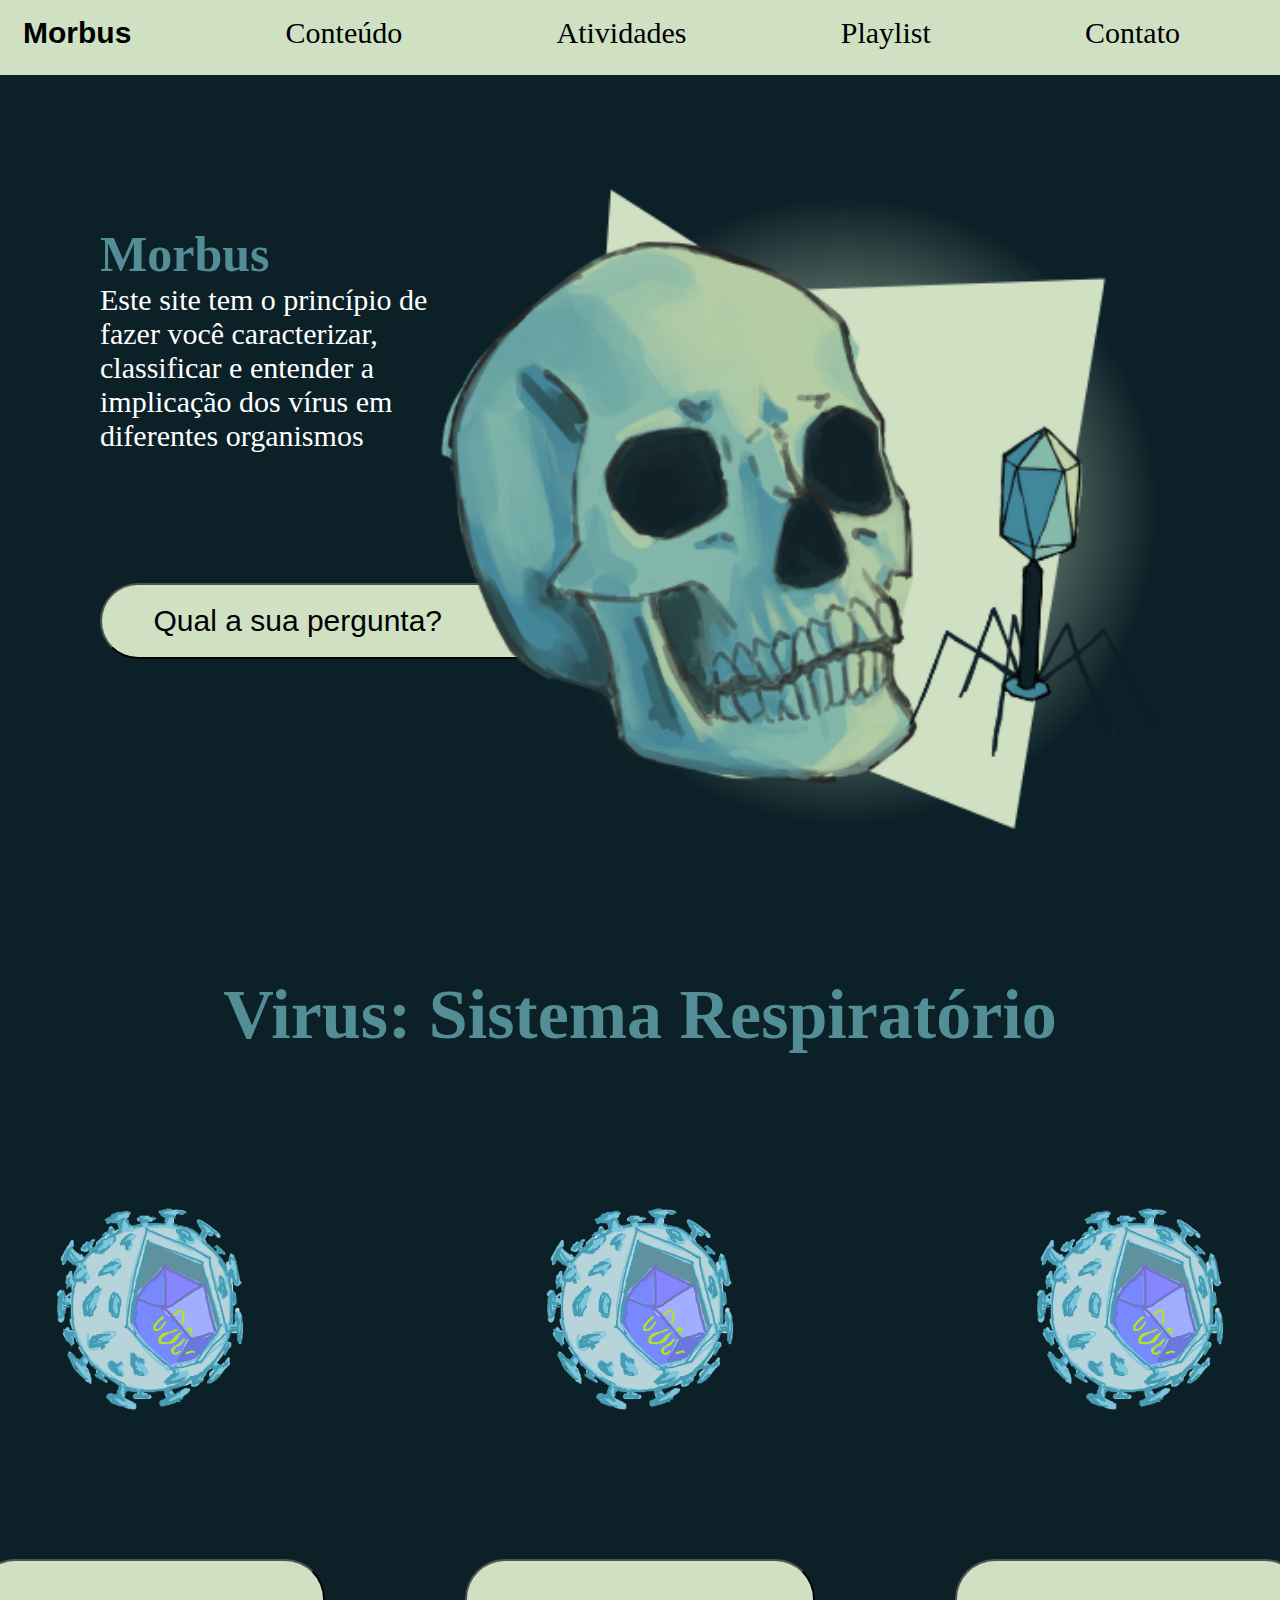
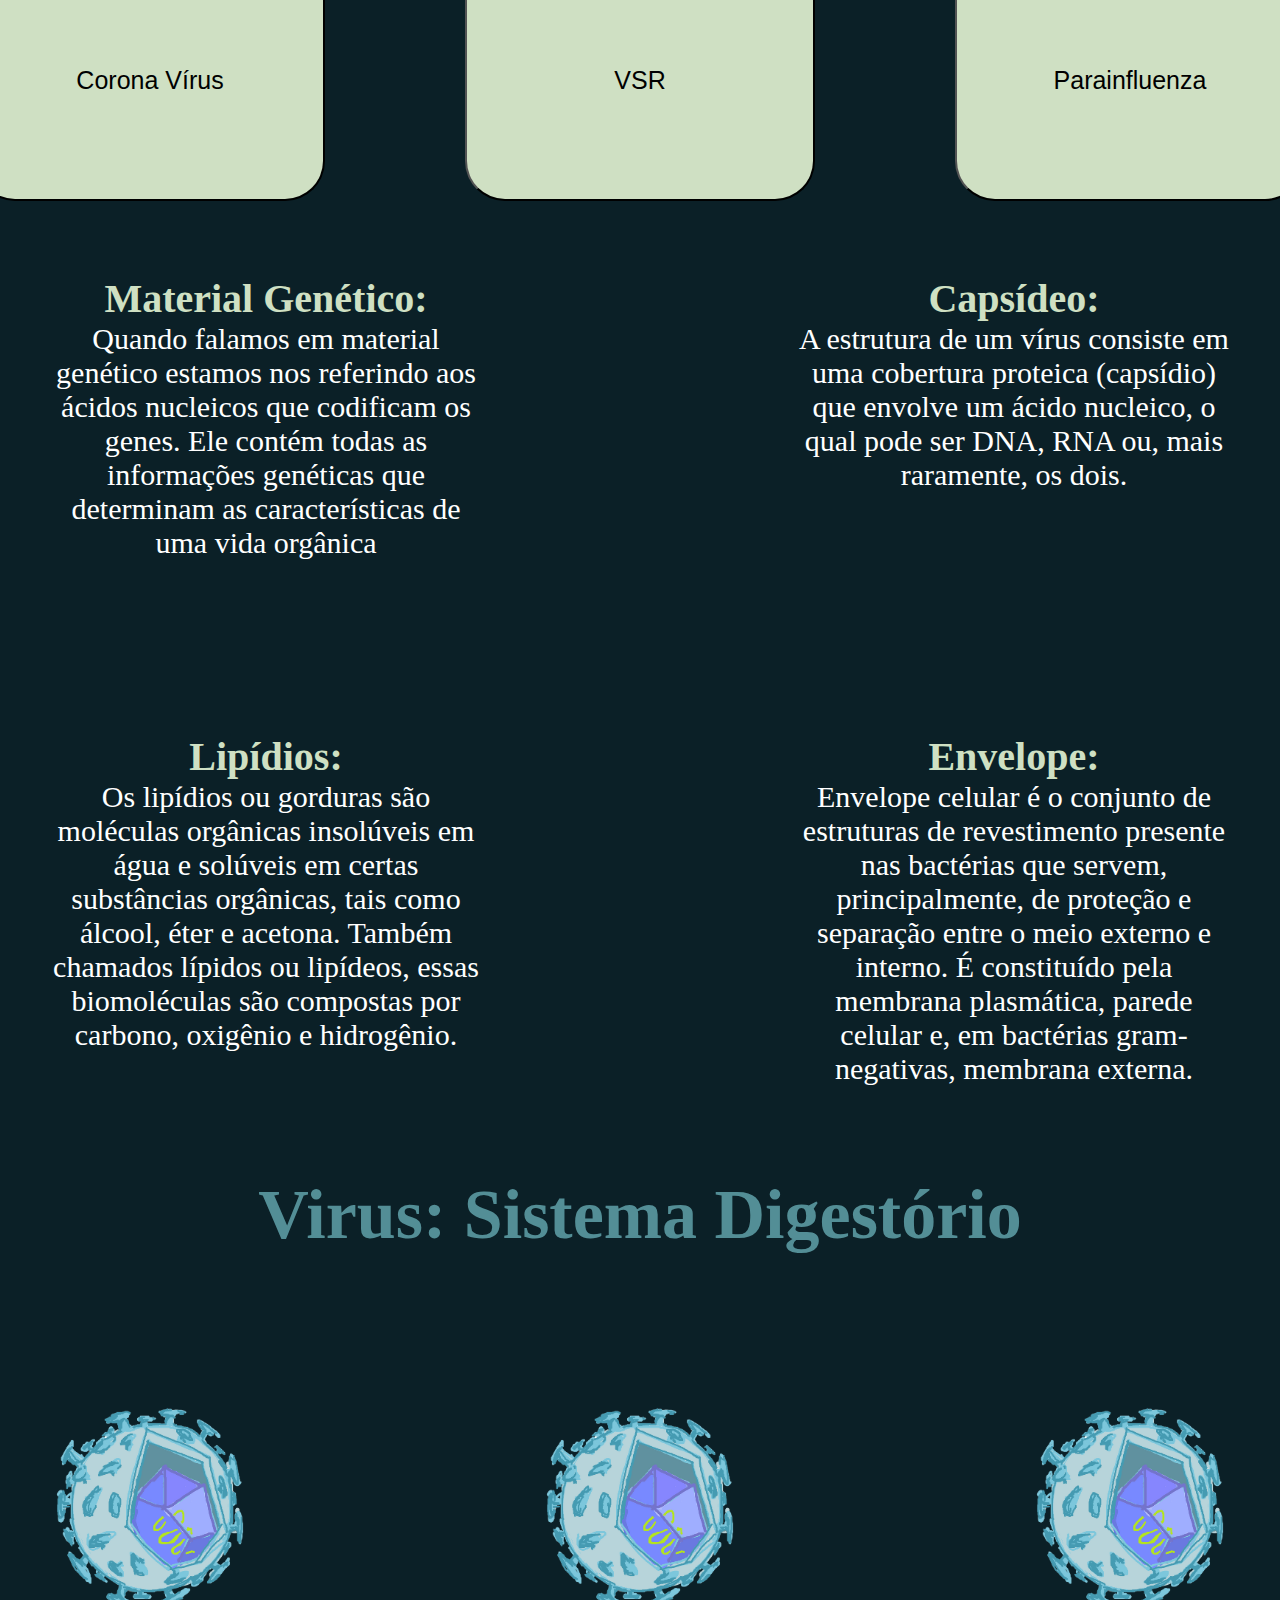
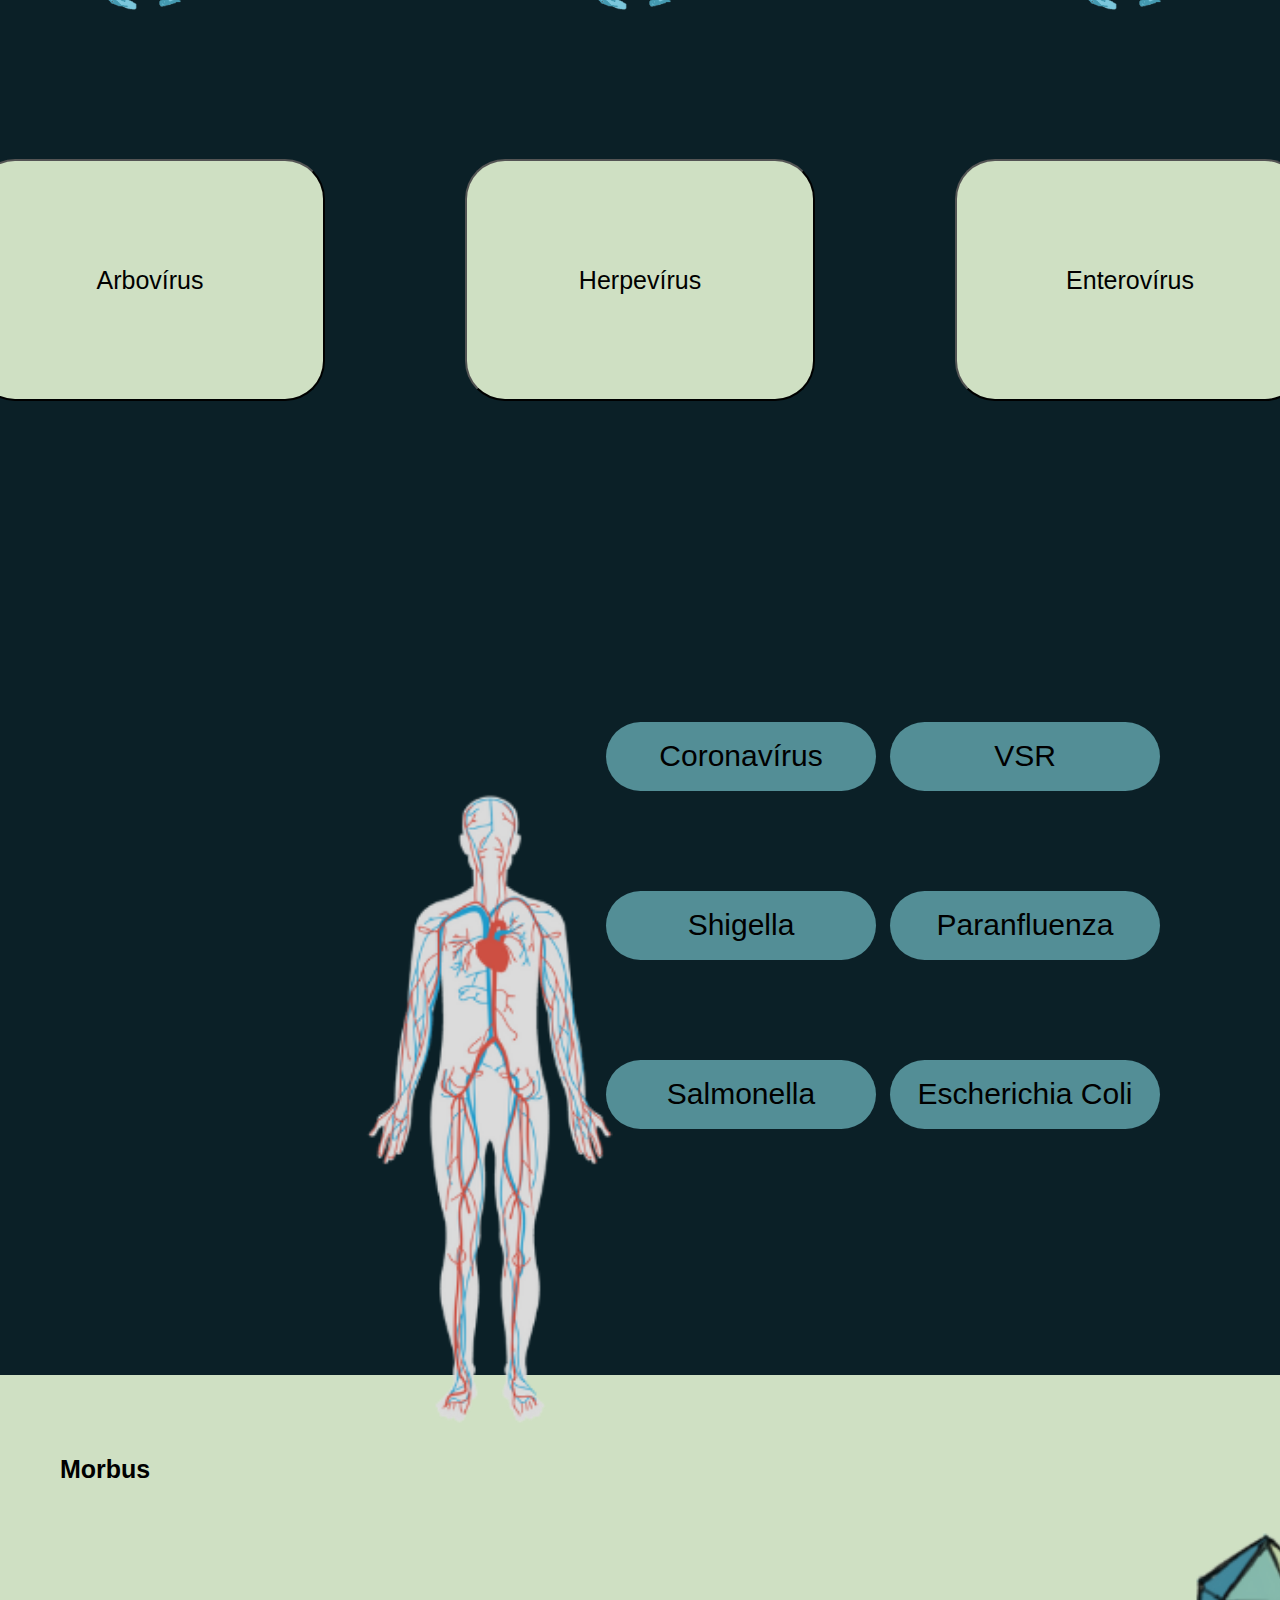
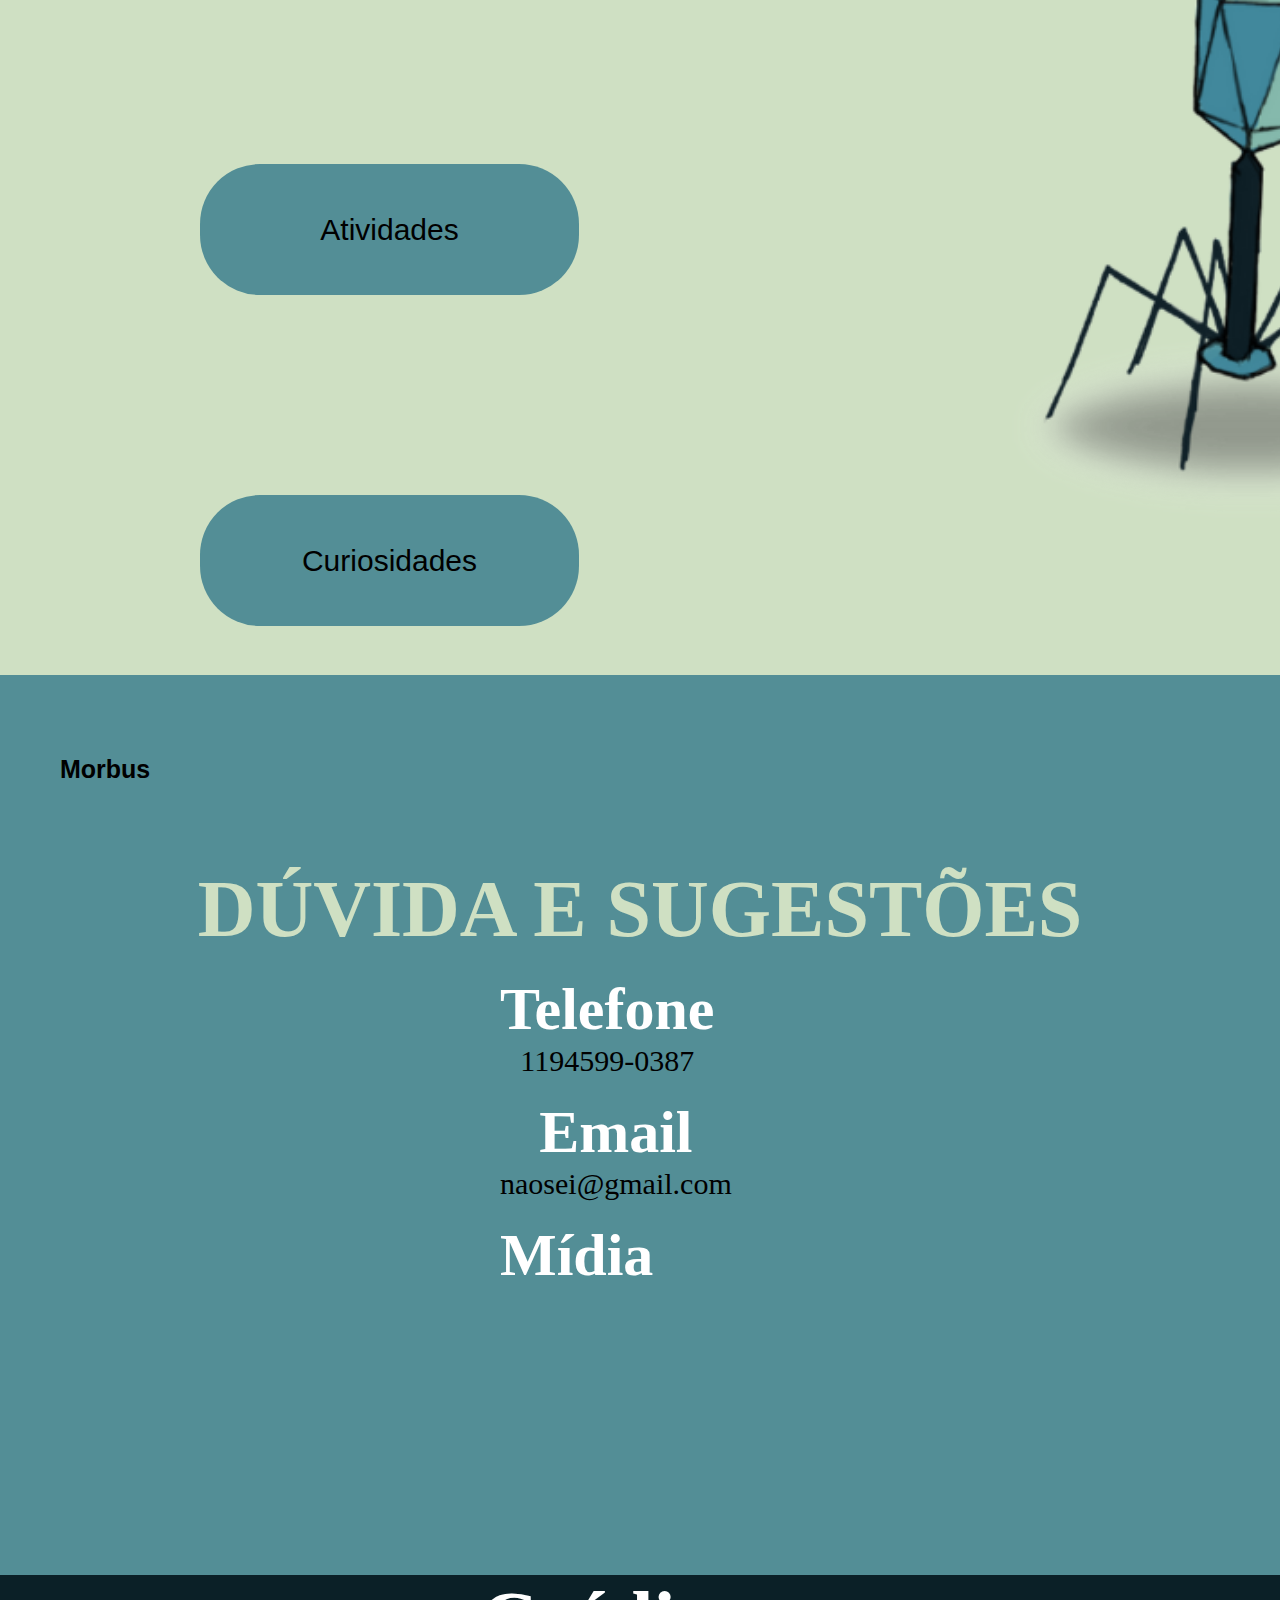
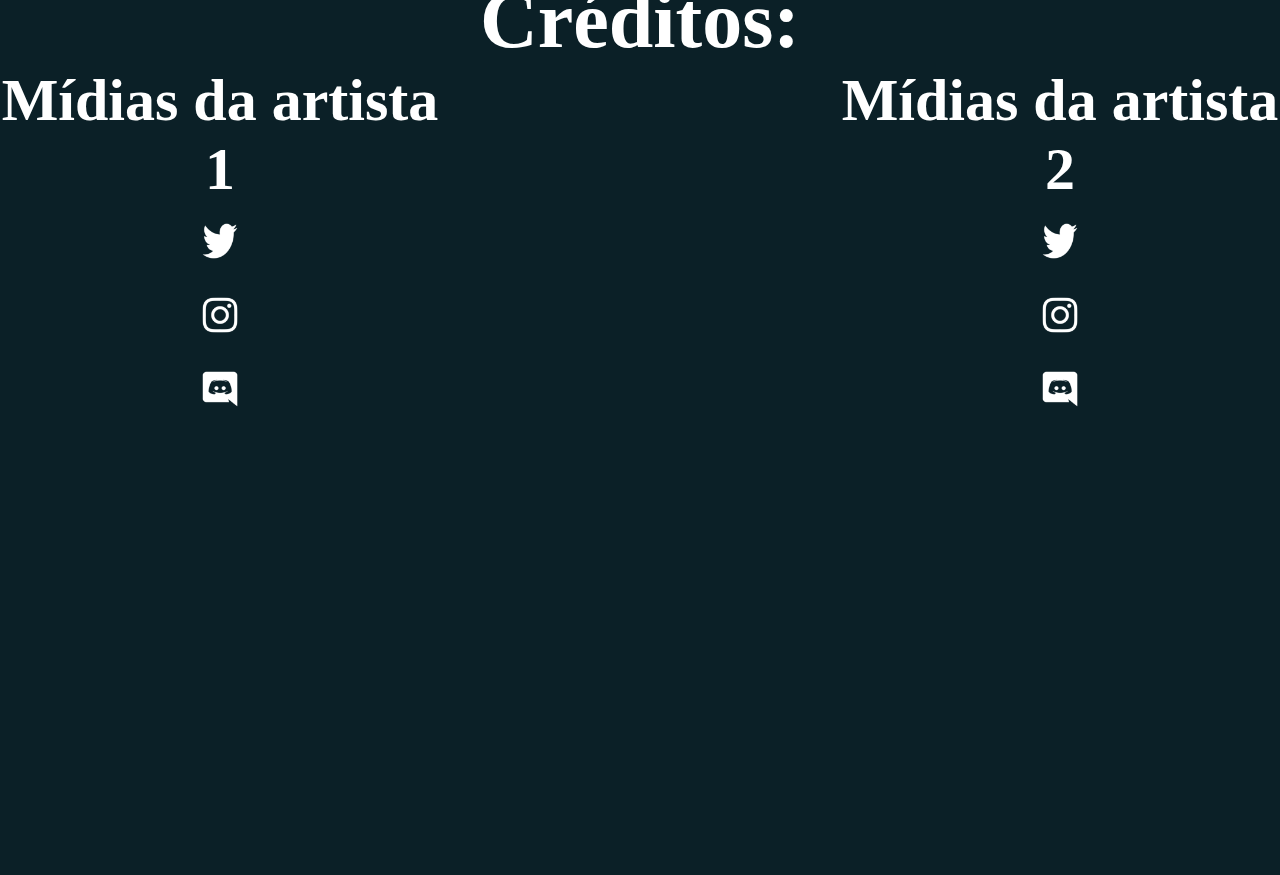
==== index.html @ 304def51 "ajustes" ====
<!DOCTYPE html>
<html lang="en">

<head>
  <meta charset="UTF-8" />
  <meta name="viewport" content="width=device-width, initial-scale=1.0" />
  <link rel="stylesheet" href="style.css" />
  <title>Morbus</title>
</head>

<body>
  <header>
    <nav class="nav-cabecalho">
      <div class="morbus"><a href="#">Morbus</a></div>
      <div class="conteudo"><a href="#">Conteúdo</a></div>
      <div class="atividades"><a href="#">Atividades</a></div>
      <div class="playlist"><a href="#">Playlist</a></div>
      <div class="contato"><a href="#">Contato</a></div>
    </nav>
  </header>
  <main>
    <section class="p1">
      <div class="geral">
        <div class="titulo-texto">
          <h1 class="titulo-morbus">Morbus</h1>
          <p>
            Este site tem o princípio de fazer você caracterizar, classificar
            e entender a implicação dos vírus em diferentes organismos
          </p>
        </div>
        <button class="botao-pergunta">
          <form action="pergunta usuario">
            <input type="text" placeholder="Qual a sua pergunta?" id="pergunta-usuario" />
          </form>
        </button>
        <img src="./imagens/caveirinha-certa.png" alt="caveira" />
      </div>

    </section>
    <section class="p2">
      <h1 class="respiratorio">Virus: Sistema Respiratório</h1>
      <div class="geral-2">
        <div class="corona">
          <img src="./imagens/virinho.png" alt="" />
          <button class="botao-corona">
            <a href="#">Corona Vírus</a>
          </button>
        </div>
        <div class="vsr">
          <img src="./imagens/virinho.png" alt="" />
          <button class="botao-vsr">
            <a href="#">VSR</a>
          </button>
        </div>
        <div class="influenza">
          <img src="./imagens/virinho.png" alt="" />
          <button class="botao-influenza">
            <a href="#">Parainfluenza</a>
          </button>
        </div>
      </div>
    </section>
    <section class="p3">
      <div class="geral-3">
        <div class="textos-cima">
          <div class="material">
            <h2>Material Genético:</h2>
            <p>
              Quando falamos em material genético estamos nos referindo aos
              ácidos nucleicos que codificam os genes. Ele contém todas as
              informações genéticas que determinam as características de uma
              vida orgânica
            </p>
          </div>
          <div class="capsideo">
            <h2>Capsídeo:</h2>
            <p>
              A estrutura de um vírus consiste em uma cobertura proteica
              (capsídio) que envolve um ácido nucleico, o qual pode ser DNA,
              RNA ou, mais raramente, os dois.
            </p>
          </div>
        </div>
        <img src="" alt="" />
        <div class="textos-baixo">
          <div class="lipidio">
            <h2>Lipídios:</h2>
            <p>
              Os lipídios ou gorduras são moléculas orgânicas insolúveis em
              água e solúveis em certas substâncias orgânicas, tais como
              álcool, éter e acetona. Também chamados lípidos ou lipídeos,
              essas biomoléculas são compostas por carbono, oxigênio e
              hidrogênio.
            </p>
          </div>
          <div class="envelope">
            <h2>Envelope:</h2>
            <p>
              Envelope celular é o conjunto de estruturas de revestimento
              presente nas bactérias que servem, principalmente, de proteção e
              separação entre o meio externo e interno. É constituído pela
              membrana plasmática, parede celular e, em bactérias
              gram-negativas, membrana externa.
            </p>
          </div>
        </div>
      </div>
    </section>
    <section class="p4">
      <h1 class="digestorio">Virus: Sistema Digestório</h1>
      <div class="geral-4">
        <div class="arbovirus">
          <img src="./imagens/virinho.png" alt="" />
          <button class="botao-arbovirus">
            <a href="#">Arbovírus</a>
          </button>
        </div>
        <div class="herpevirus">
          <img src="./imagens/virinho.png" alt="" />
          <button class="botao-herpevirus">
            <a href="#">Herpevírus</a>
          </button>
        </div>
        <div class="enterovirus">
          <img src="./imagens/virinho.png" alt="" />
          <button class="botao-enterovirus">
            <a href="#">Enterovírus</a>
          </button>
        </div>
      </div>
    </section>
    <section class="p5">
      <div class="geral-5">
        <img src="./imagens/corpo.png" alt="" />
        <div class="cv">
          <button>Coronavírus</button>
          <button>VSR</button>
        </div>
        <div class="sp">
          <button>Shigella</button>
          <button>Paranfluenza</button>
        </div>
        <div class="se">
          <button>Salmonella</button>
          <button>Escherichia Coli</button>
        </div>

      </div>
    </section>
    <section class="p6">
      <div class="geral-6">
        <div class="morbus-p6"><a href="#">Morbus</a></div>
        <div class="botao-atividade">
          <button>Atividades</button>
        </div>
        <div class="botao-curiosidade">
          <button>Curiosidades</button>
        </div>
      </div>
      <div class="perninha"><img src="./imagens/perninha.png" alt="" /></div>
    </section>
    <section class="p7">
      <div class="geral-7">
        <div class="morbus-p7"> <a href="#">Morbus</a> </div>
        <h2>Dúvida e sugestões</h2>
        <div class="centro">
          <div class="telefone">
            <h3>Telefone</h3>
            <p>1194599-0387</p>
          </div>
          <div>
          <h3 class="email"> Email</h3>
          <p>naosei@gmail.com</p>
        </div>
          <h3 class="midias">
            Mídia
          </h3>
          <img src="midia.png" alt="">
        </div>
      </div>
    </section>
    <section class="p8">
      <h1>Créditos:</h1>
      <div class="geral-8">
        <div class="artista-1">
          <h2>Mídias da artista 1</h2>
          <a href=""><img src="./imagens/tt.png" alt=""></a>
          <a href=""><img src="./imagens/insta.png" alt=""></a>
          <a href=""><img src="./imagens/disc.png" alt=""></a>
        </div>
        <div class="artista-2">
          <h2>Mídias da artista 2</h2>
          <a href=""><img src="./imagens/tt.png" alt=""></a>
          <a href=""><img src="./imagens/insta.png" alt=""></a>
          <a href=""><img src="imagens/disc.png" alt=""></a>
        </div>
      </div>
    </section>
  </main>
</body>

</html>
---- style.css ----
*{
    padding: 0;
    margin: 0;
    box-sizing: border-box;
}

header{
    background-color:#CFE0C3;    
    height: 75px;
}

main{
    background-color: #0B2027;
}

a{
    text-decoration: none;
    color: black;
    font-size: 25px;
}

.nav-cabecalho{
    display: flex;
    justify-content: space-between;
    width: 100%;
    gap: 30px 100px;
    padding: 16px 100px 16px 23px;
}

.nav-cabecalho a{
    font-size: 30px;
}

.morbus{
    font-family: 'Gill Sans', 'Gill Sans MT', Calibri, 'Trebuchet MS', sans-serif;
    font-weight: 800;
}

.titulo-texto{
    padding: 150px 0px 40px 100px;
}


.p1{
    display: flex;
    height: 100svh;
    
}

.geral img{
    display: flex;
    width: 900px;
    height: 900px;
    position: absolute;
    right: 90px;
    top: 150px;
}

.titulo-morbus{
    font-size: 50px;
    color: #538E96;
}

.p1 p{
    color: #fff;
    width: 360px;
    height: 210px;
    font-size: 30px;
}


.botao-pergunta{
    background-color: #CFE0C3;
    border-radius: 40px;
    width: 507px;
    height: 76px;
    margin-left: 100px;
    margin-top: 50px;
}

.botao-pergunta input{
    background-color: #CFE0C3;
    width: 400px;
    height:60px ;
    font-size:30px ;
    border: none;
}

#pergunta-usuario::placeholder{
    font-size: 30px;
    color: black;
}


.p2,
.p3,
.p4{
    height: 100svh;
}

.respiratorio,
.digestorio{
    color: #538E96;
    text-align: center;
    font-size: 70px;
}

.geral-2{
    display: flex;
    justify-content: center;
    align-items: center;
    text-align: center;
}

.geral-2 img,
.geral-4 img{
    margin-left: -10px;
}

.geral-2 button{
    background-color: #CFE0C3;
    width: 350px;
    height: 242px;
    border-radius: 40px;
}

.geral-3 h2{
    color: #CFE0C3;
    font-size: 40px;
    text-align: center;
}

.geral-3 p{
    color: #fff;
    font-size: 30px;
    text-align: center;
}

.textos-cima,
.textos-baixo{
    display: flex;
    justify-content: space-between;
    margin: 0px 50px;
}

.material,
.capsideo,
.lipidio,
.envelope{
    width: 432px;
    height: 440px;
}

.geral-4{
    display: flex;
    justify-content: center;
    align-items: center;
    text-align: center;
}

.geral-4 button{
    background-color: #CFE0C3;
    width: 350px;
    height: 242px;
    border-radius: 40px;
}


.p5 {
    display: flex;
    justify-content: flex-end;
    padding-right: 70px;
    align-items: center;
    height: 100svh;
}

.p5 img{
    display: flex;
    position: absolute;
    left: 10px;
    top: 3830px;
    height: 950px;

}

.p5 button{
    background-color: #538E96;
    color: black;
    border: none;
    border-radius: 60px;
    width: 270px;
    height: 69px;
    font-size: 30px;

}

.cv,
.sp,
.se{
    padding: 50px 40px;
}

.cv button,
.sp button,
.se button {
    margin-right: 10px;
}

.p6{
    background-color: #CFE0C3;
    height: 100svh;
    display: flex;
}

.p6 button{
    background-color: #538E96;
    color: black;
    border: none;
    border-radius: 60px;
    width: 379px;
    height: 131px;
    font-size: 30px;   
}

.botao-atividade,
.botao-curiosidade{
    flex-direction: column;
    margin: 200px;
    justify-content: center;
    align-items: center;
}

.perninha{
    display: flex;
}

.morbus-p6{
    padding:  80px 60px;
    font-family: 'Gill Sans', 'Gill Sans MT', Calibri, 'Trebuchet MS', sans-serif;
    font-weight: 800;
}

.p7{
    background-color: #538E96;
    height: 100svh;
}

.morbus-p7{
    padding:  80px 60px;
    font-family: 'Gill Sans', 'Gill Sans MT', Calibri, 'Trebuchet MS', sans-serif;
    font-weight: 800;
}

.geral-7 h2{
    color: #CFE0C3;
    font-size: 80px;
    display: flex;
    justify-content: center;
}

.geral-7 h3{
    display: flex;
    justify-content: center;
    color: #fff;
    font-size: 70px;
}

.geral-7 p{
    display: flex;
    justify-content: center;
    text-align: right;
    font-size: 50px;
}

.geral-7 img{
    display: flex;
    justify-content: center;
}

.p8{
    color: #fff;
    height: 100svh;
}

.p8 h1{
    display: flex;
    justify-content: center;
    font-size: 80px;
}

.geral-8{
    display: flex;
    justify-content: center;
    text-align: center;
    font-size: 40px;
    gap: 400px;
}

.artista-1 a,
.artista-2 a{
    display: flex;
    justify-content: center;
    align-items: center;
}

.geral-8 img{
    height: 74px;
    width: 74px;
}

.telefone {
    margin-top: 20px;
}


.geral-7 h2 {
    text-transform: uppercase;
}

.geral-7 .centro {
    margin-left: 500px;
}

.centro {
    display: flex;
    flex-direction: column;
    justify-content:left;
    align-items:flex-start;
    width: fit-content;
    gap: 20px;
}

.centro h3 {
    font-size: 60px;
}

.centro p{
    font-size: 30px;
}
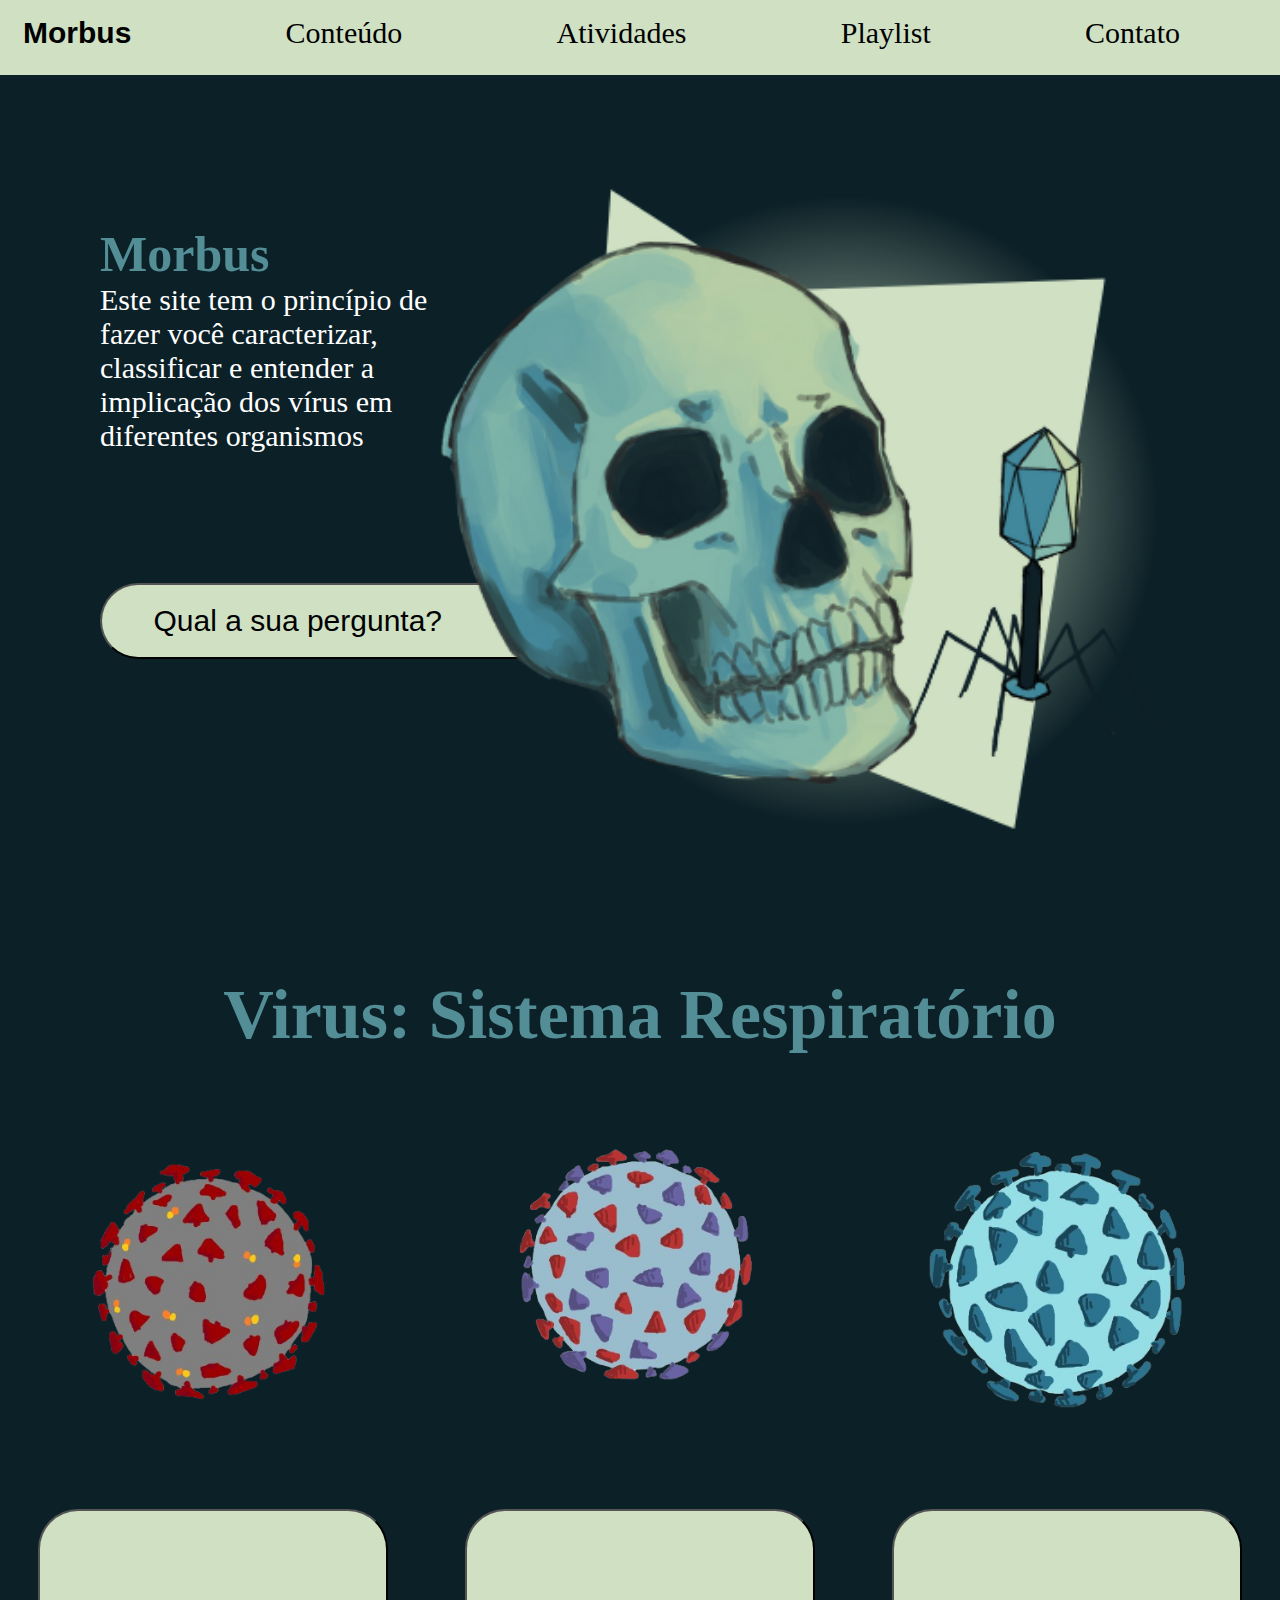
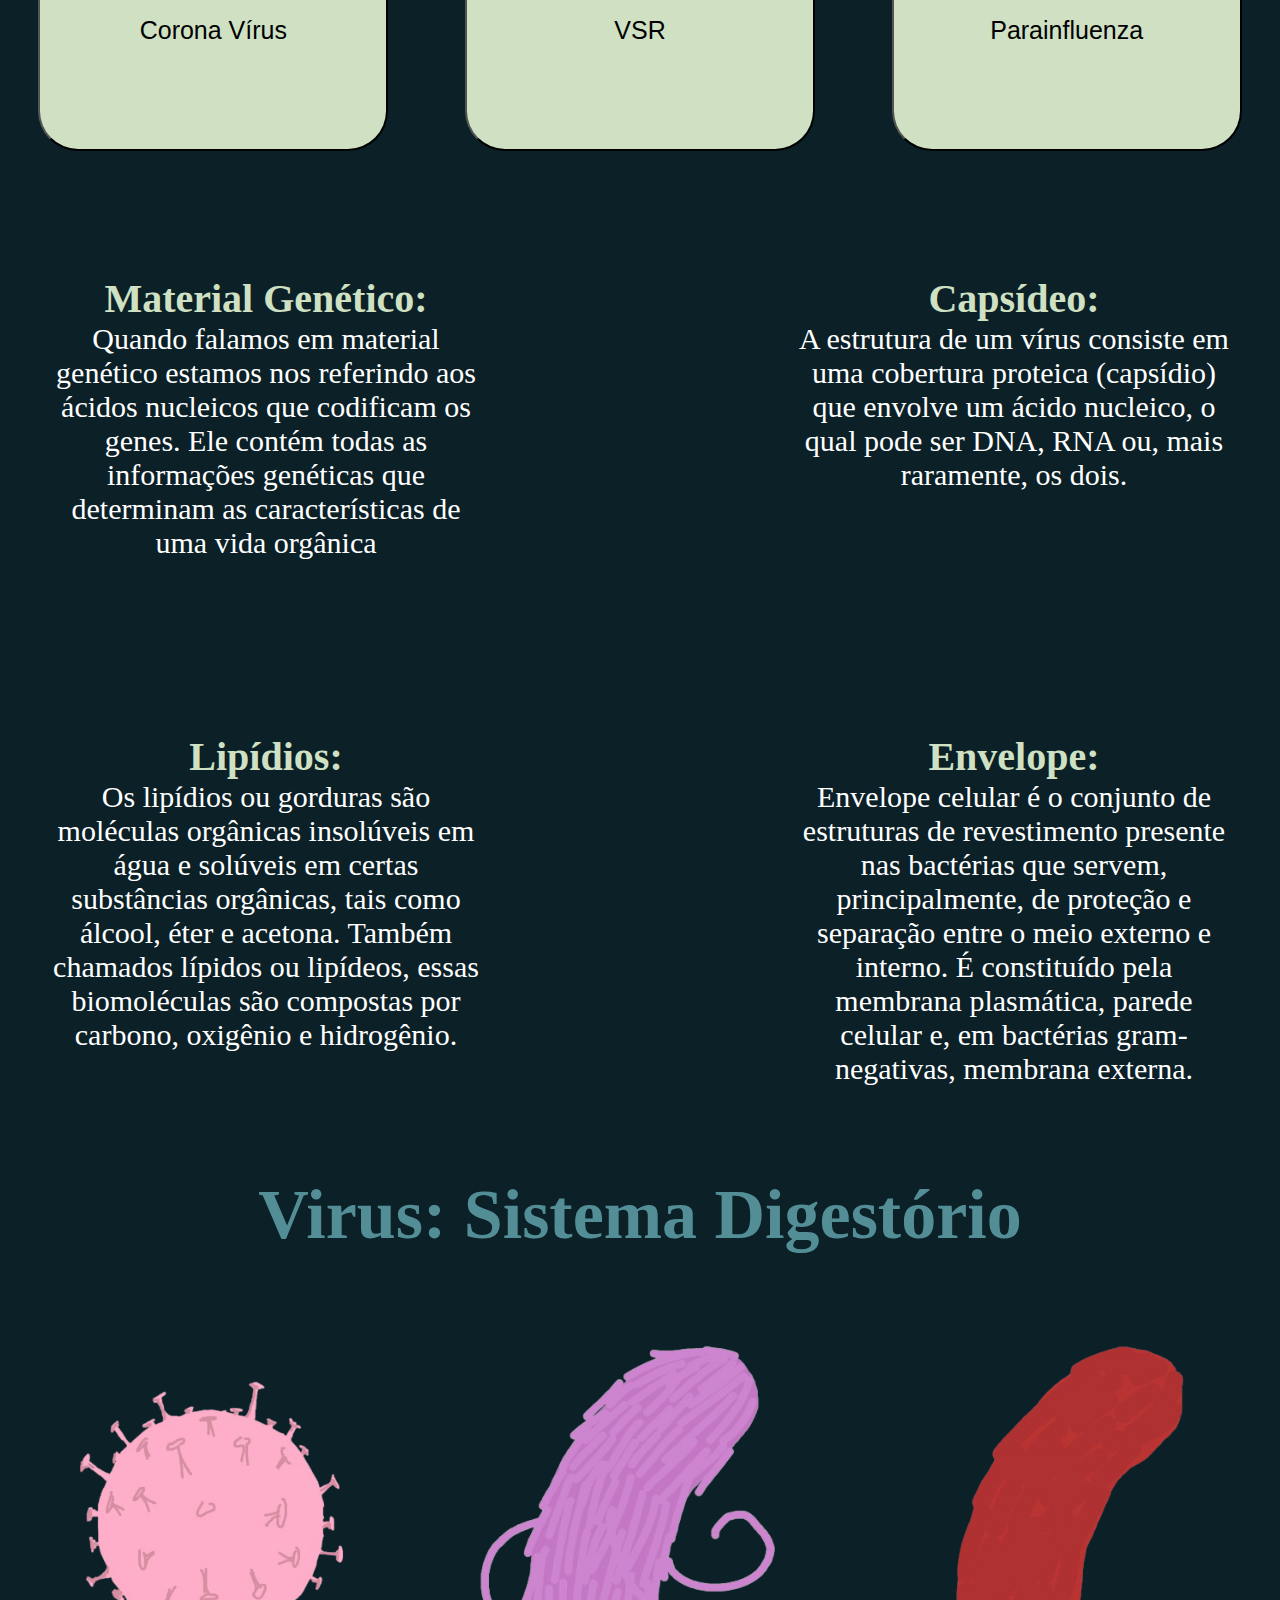
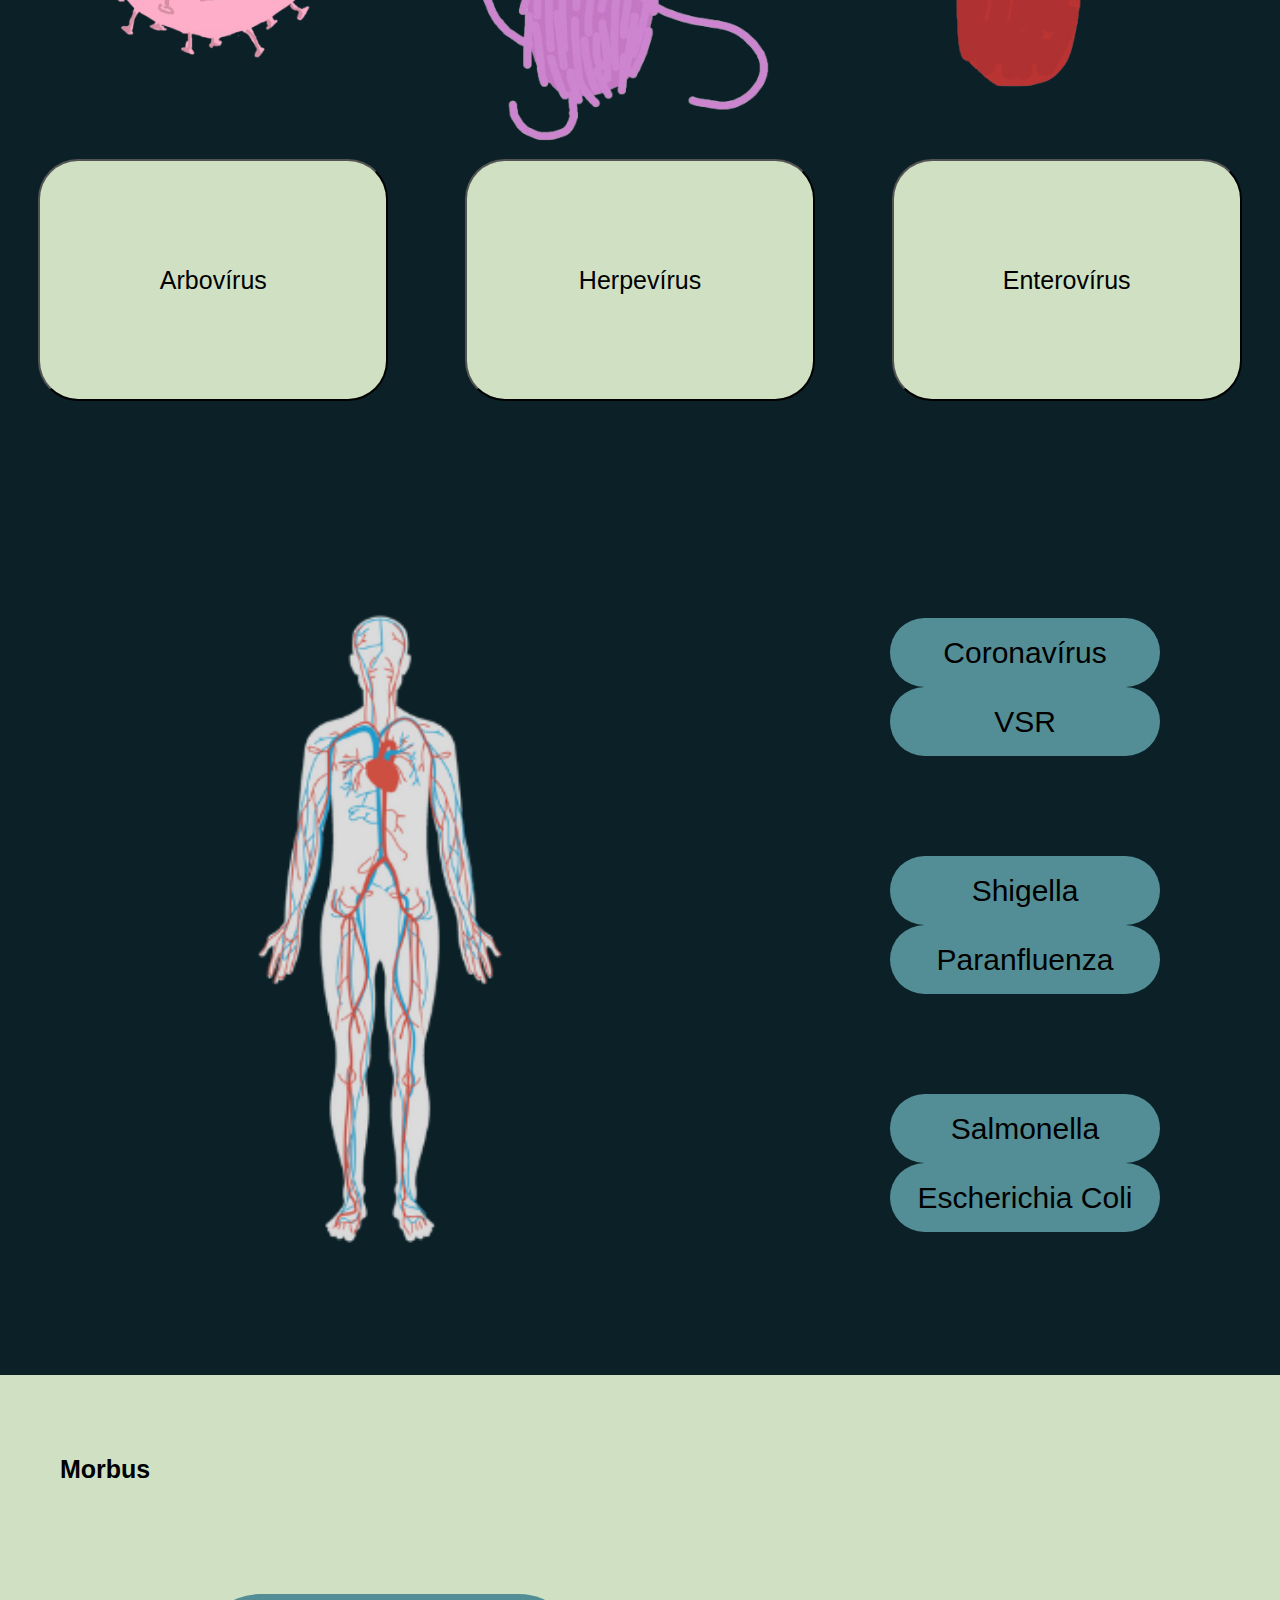
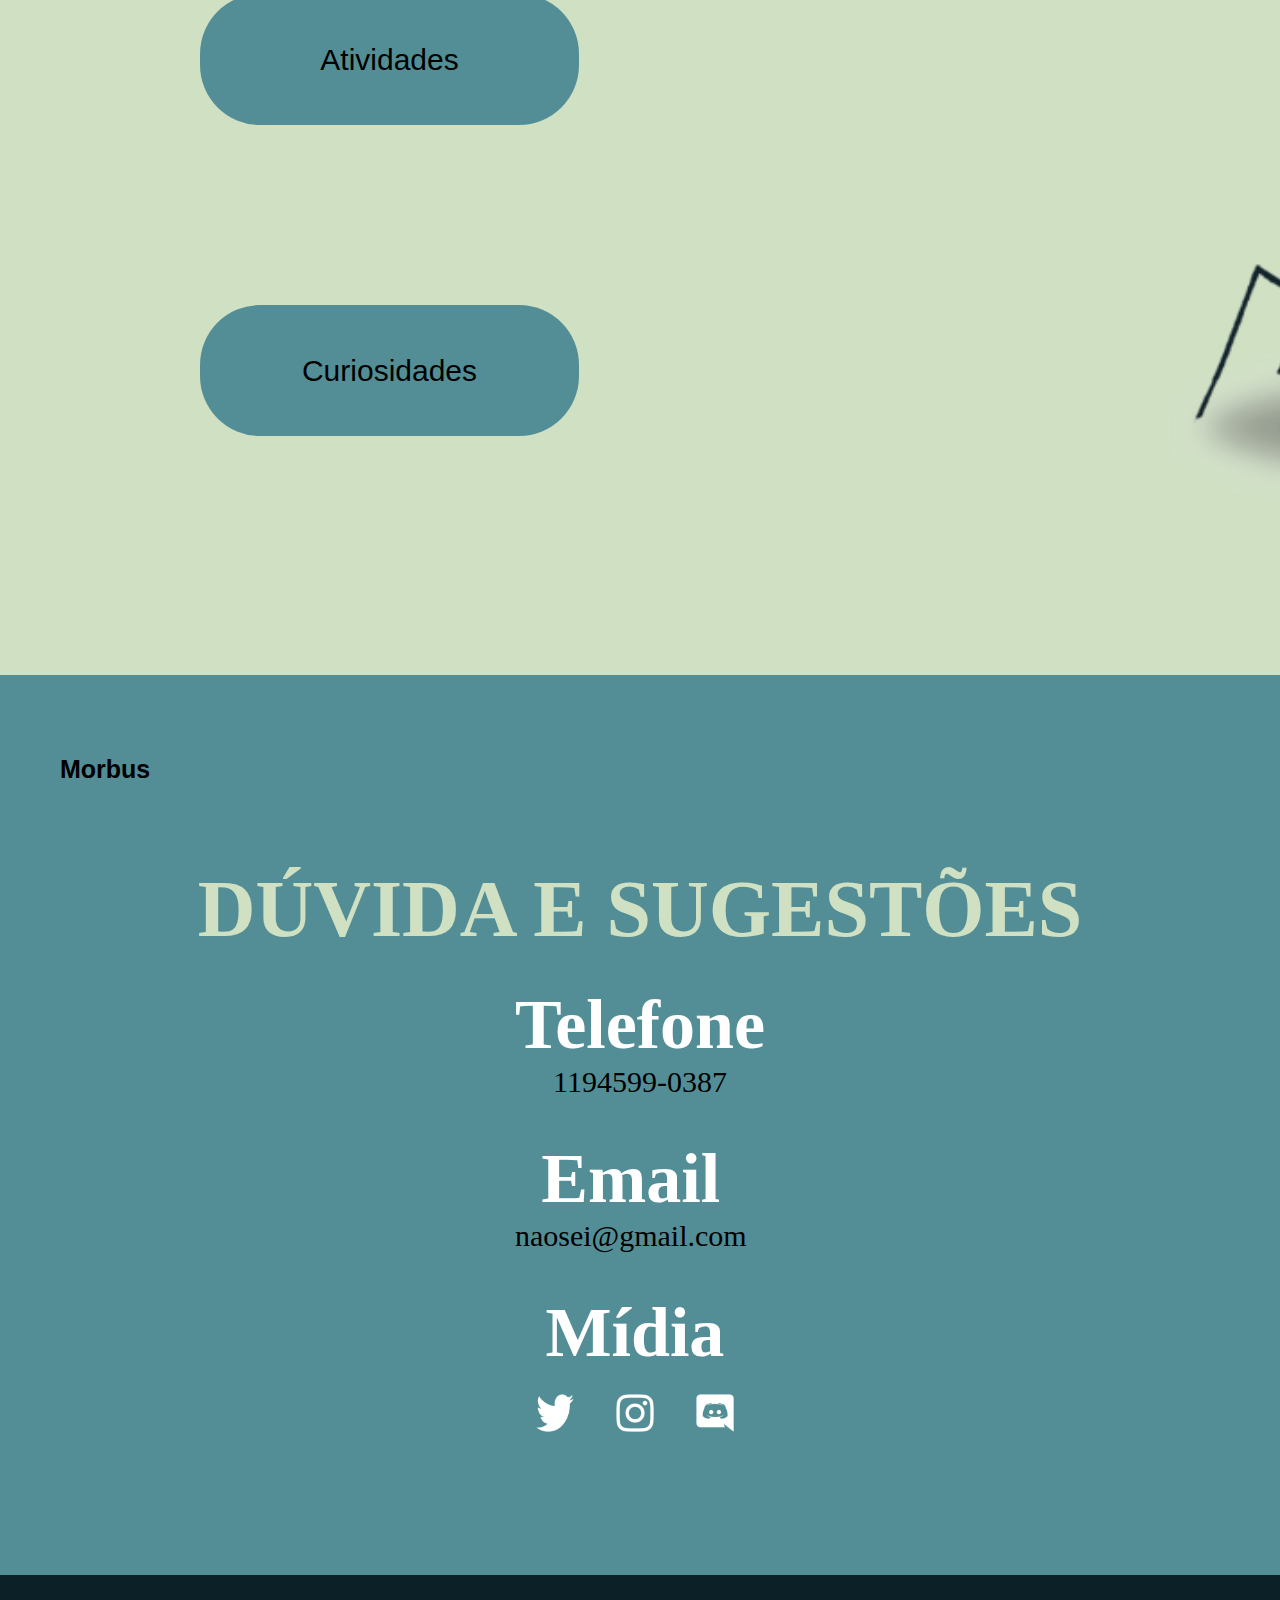
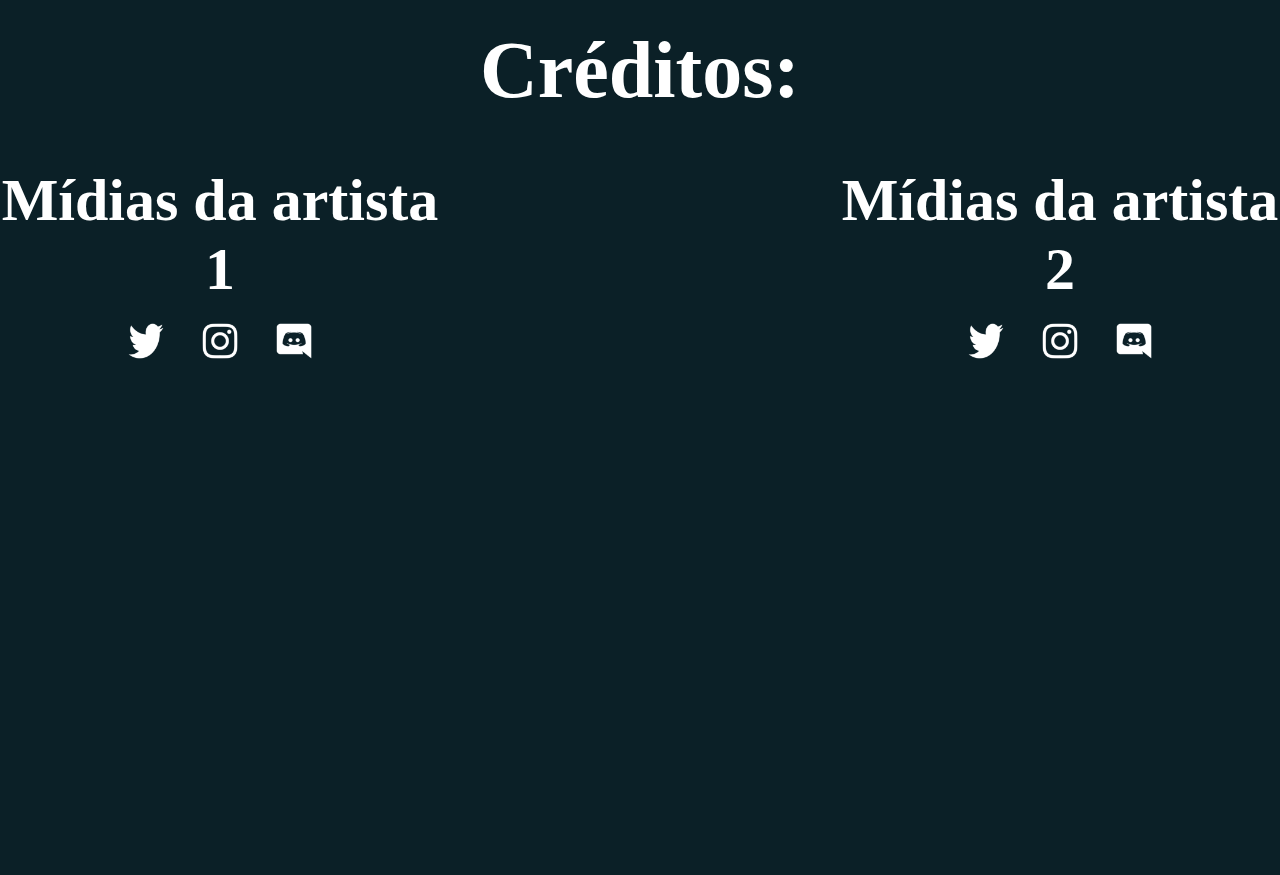
==== commit 5ea14f56: "so falta a imagem do corpo" ====
--- a/index.html
+++ b/index.html
@@ -41,19 +41,19 @@
       <h1 class="respiratorio">Virus: Sistema Respiratório</h1>
       <div class="geral-2">
         <div class="corona">
-          <img src="./imagens/virinho.png" alt="" />
+          <img src="./imagens/covid.png" alt="" />
           <button class="botao-corona">
             <a href="#">Corona Vírus</a>
           </button>
         </div>
         <div class="vsr">
-          <img src="./imagens/virinho.png" alt="" />
+          <img src="./imagens/vsr.png" alt="" />
           <button class="botao-vsr">
             <a href="#">VSR</a>
           </button>
         </div>
         <div class="influenza">
-          <img src="./imagens/virinho.png" alt="" />
+          <img src="./imagens/parainfluenza.png" alt="" />
           <button class="botao-influenza">
             <a href="#">Parainfluenza</a>
           </button>
@@ -110,19 +110,19 @@
       <h1 class="digestorio">Virus: Sistema Digestório</h1>
       <div class="geral-4">
         <div class="arbovirus">
-          <img src="./imagens/virinho.png" alt="" />
+          <img src="./imagens/herpe.png" alt="" />
           <button class="botao-arbovirus">
             <a href="#">Arbovírus</a>
           </button>
         </div>
         <div class="herpevirus">
-          <img src="./imagens/virinho.png" alt="" />
+          <img src="./imagens/arbo.png" alt="" />
           <button class="botao-herpevirus">
             <a href="#">Herpevírus</a>
           </button>
         </div>
         <div class="enterovirus">
-          <img src="./imagens/virinho.png" alt="" />
+          <img src="./imagens/entero.png" alt="" />
           <button class="botao-enterovirus">
             <a href="#">Enterovírus</a>
           </button>
@@ -130,8 +130,9 @@
       </div>
     </section>
     <section class="p5">
+      <img src="./imagens/corpo.png" alt="" />
       <div class="geral-5">
-        <img src="./imagens/corpo.png" alt="" />
+        
         <div class="cv">
           <button>Coronavírus</button>
           <button>VSR</button>
@@ -169,13 +170,19 @@
             <p>1194599-0387</p>
           </div>
           <div>
-          <h3 class="email"> Email</h3>
-          <p>naosei@gmail.com</p>
-        </div>
-          <h3 class="midias">
-            Mídia
-          </h3>
-          <img src="midia.png" alt="">
+            <h3 class="email"> Email</h3>
+            <p>naosei@gmail.com</p>
+          </div>
+          <div class="midias">
+            <h3 class="">
+              Mídia
+            </h3>
+            <div class="imgs">
+              <a href=""><img src="./imagens/tt.png" alt=""></a>
+              <a href=""><img src="./imagens/insta.png" alt=""></a>
+              <a href=""><img src="./imagens/disc.png" alt=""></a>
+            </div>
+          </div>
         </div>
       </div>
     </section>
@@ -184,15 +191,19 @@
       <div class="geral-8">
         <div class="artista-1">
           <h2>Mídias da artista 1</h2>
-          <a href=""><img src="./imagens/tt.png" alt=""></a>
-          <a href=""><img src="./imagens/insta.png" alt=""></a>
-          <a href=""><img src="./imagens/disc.png" alt=""></a>
+          <div class="midiascredito">
+            <a href=""><img src="./imagens/tt.png" alt=""></a>
+            <a href=""><img src="./imagens/insta.png" alt=""></a>
+            <a href=""><img src="./imagens/disc.png" alt=""></a>
+          </div>
         </div>
         <div class="artista-2">
           <h2>Mídias da artista 2</h2>
-          <a href=""><img src="./imagens/tt.png" alt=""></a>
-          <a href=""><img src="./imagens/insta.png" alt=""></a>
-          <a href=""><img src="imagens/disc.png" alt=""></a>
+          <div class="midiascredito">
+            <a href=""><img src="./imagens/tt.png" alt=""></a>
+            <a href=""><img src="./imagens/insta.png" alt=""></a>
+            <a href=""><img src="imagens/disc.png" alt=""></a>
+          </div>
         </div>
       </div>
     </section>
--- a/style.css
+++ b/style.css
@@ -115,7 +115,10 @@
 .geral-2 img,
 .geral-4 img{
     margin-left: -10px;
-}
+    height: 450px;
+    width: 400px;
+}
+
 
 .geral-2 button{
     background-color: #CFE0C3;
@@ -165,6 +168,10 @@
     border-radius: 40px;
 }
 
+.p4 > h1 {
+    margin-bottom: 50px;
+}
+
 
 .p5 {
     display: flex;
@@ -176,10 +183,9 @@
 
 .p5 img{
     display: flex;
-    position: absolute;
-    left: 10px;
-    top: 3830px;
+    justify-content: flex-start;
     height: 950px;
+    width: fit-content;
 
 }
 
@@ -219,16 +225,17 @@
     border-radius: 60px;
     width: 379px;
     height: 131px;
-    font-size: 30px;   
+    font-size: 30px;  
 }
 
 .botao-atividade,
 .botao-curiosidade{
     flex-direction: column;
-    margin: 200px;
-    justify-content: center;
-    align-items: center;
-}
+    margin: 30px 350px 180px 200px;
+    justify-content: center;
+    align-items: center;
+}
+
 
 .perninha{
     display: flex;
@@ -286,6 +293,7 @@
     display: flex;
     justify-content: center;
     font-size: 80px;
+    padding-top: 50px;
 }
 
 .geral-8{
@@ -294,6 +302,7 @@
     text-align: center;
     font-size: 40px;
     gap: 400px;
+    margin-top: 50px;
 }
 
 .artista-1 a,
@@ -318,7 +327,8 @@
 }
 
 .geral-7 .centro {
-    margin-left: 500px;
+    padding-top: 10px;
+    margin-inline: auto;
 }
 
 .centro {
@@ -327,13 +337,33 @@
     justify-content:left;
     align-items:flex-start;
     width: fit-content;
-    gap: 20px;
+    gap: 40px;
 }
 
 .centro h3 {
-    font-size: 60px;
+    font-size: 70px;
 }
 
 .centro p{
     font-size: 30px;
-}+}
+
+.midias {
+    display: flex;
+    flex-direction: column;
+}
+.midias a img {
+    width: 80px;
+    height: 80px;
+}
+
+.imgs {
+    cursor: pointer;
+    display: flex;
+}
+
+.midiascredito {
+    display: flex;
+    width: fit-content;
+    margin-inline: auto;
+}
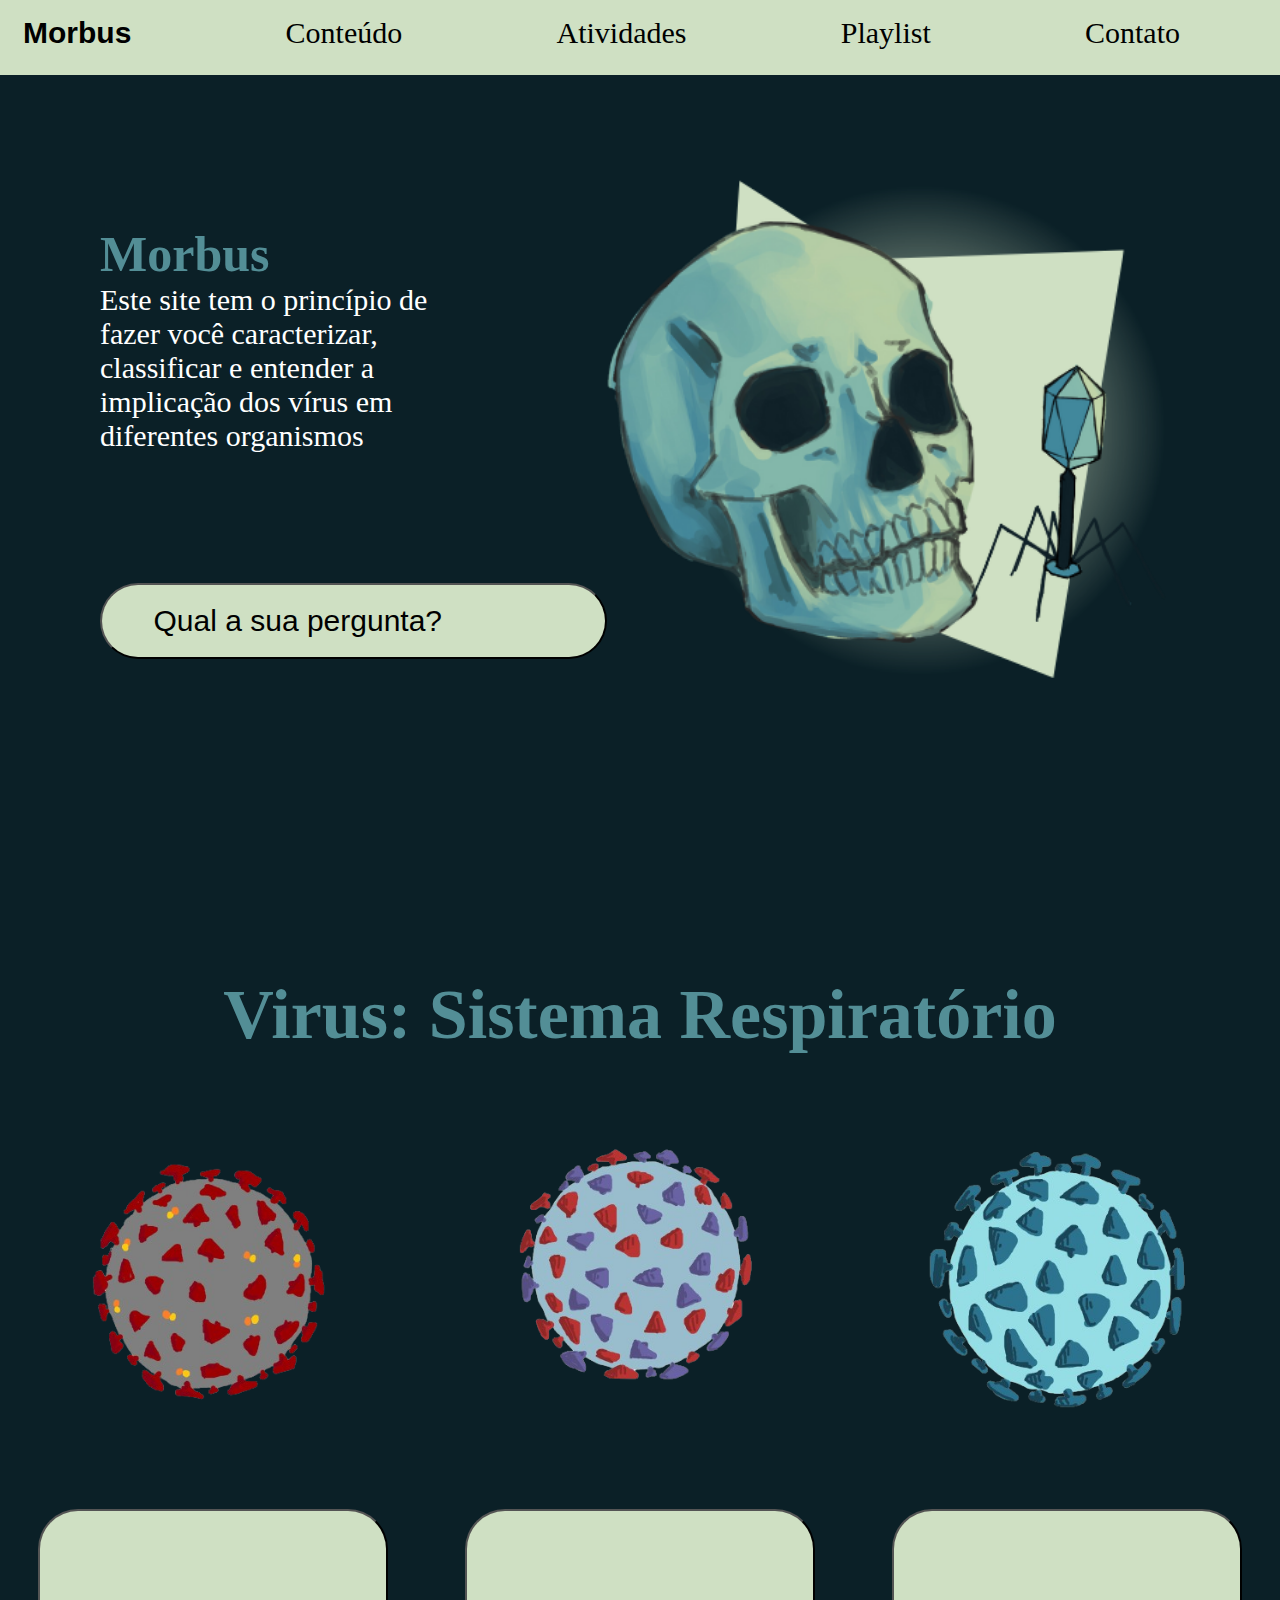
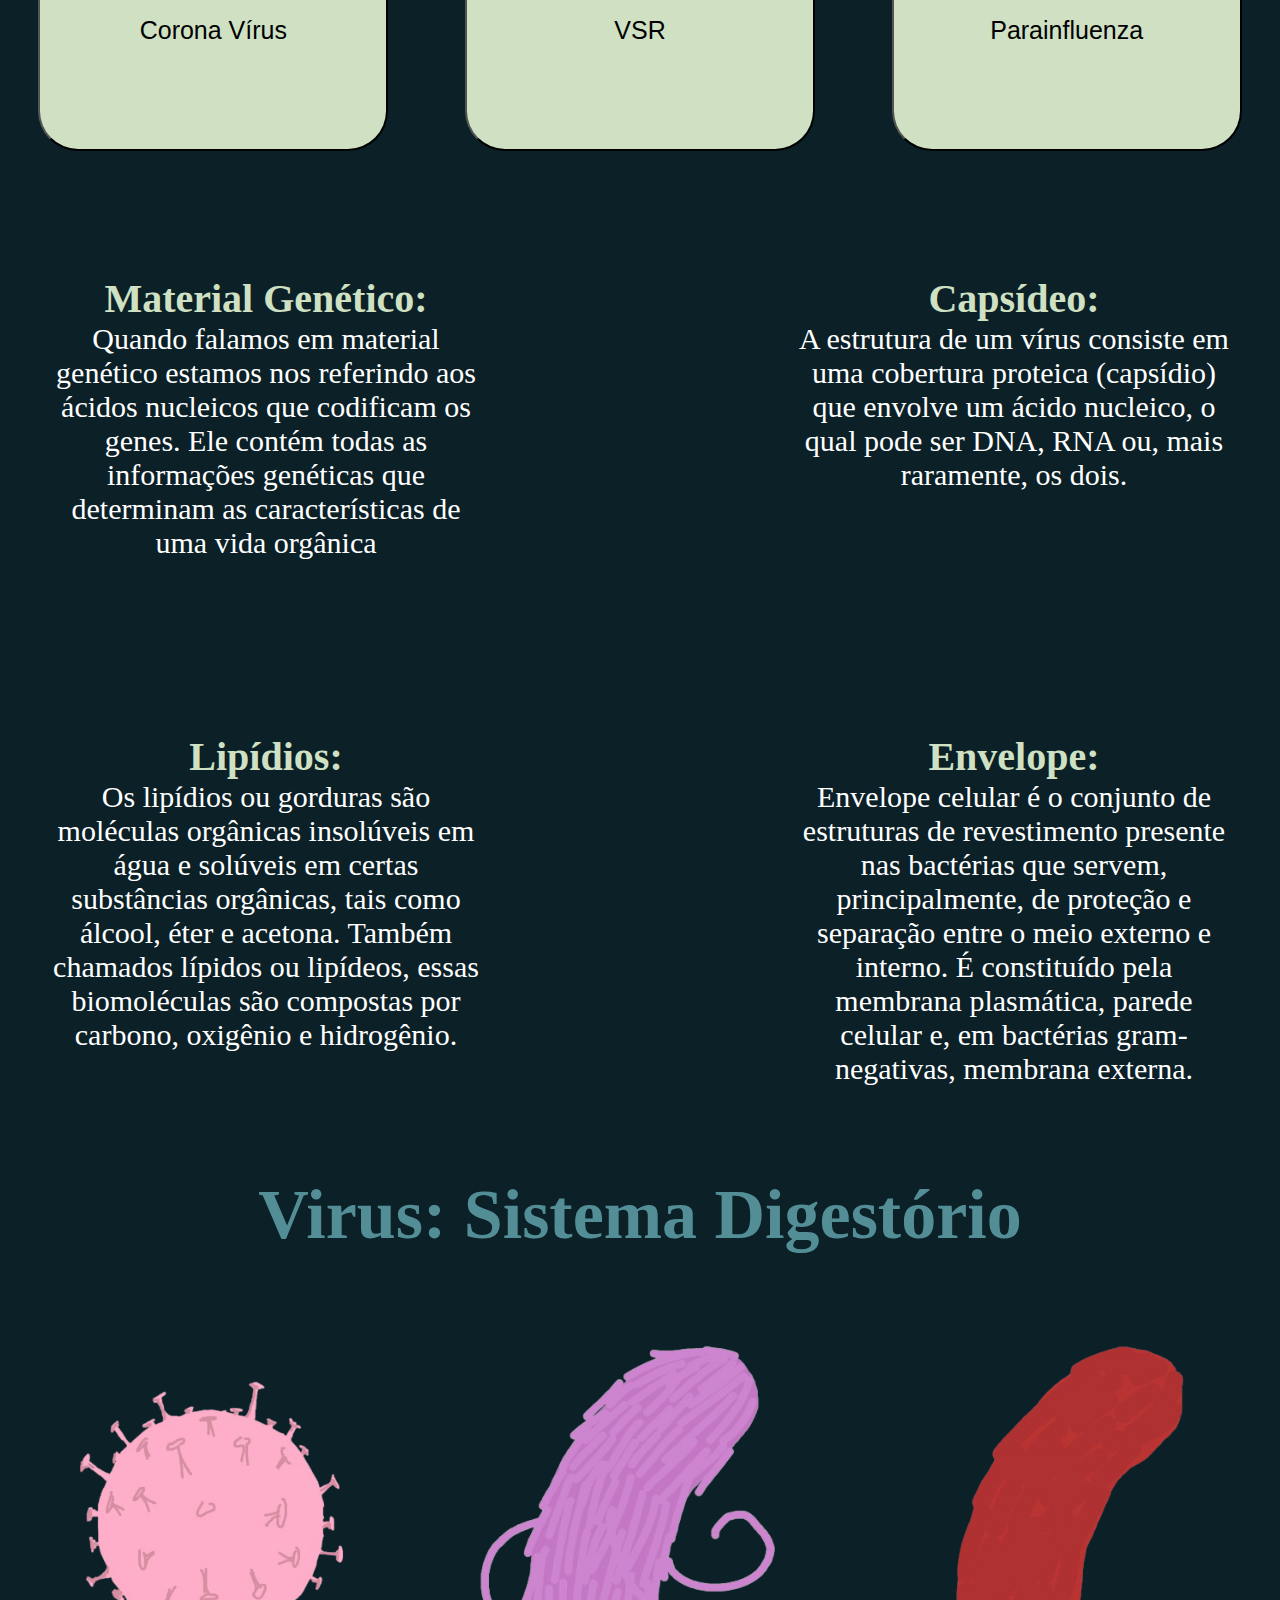
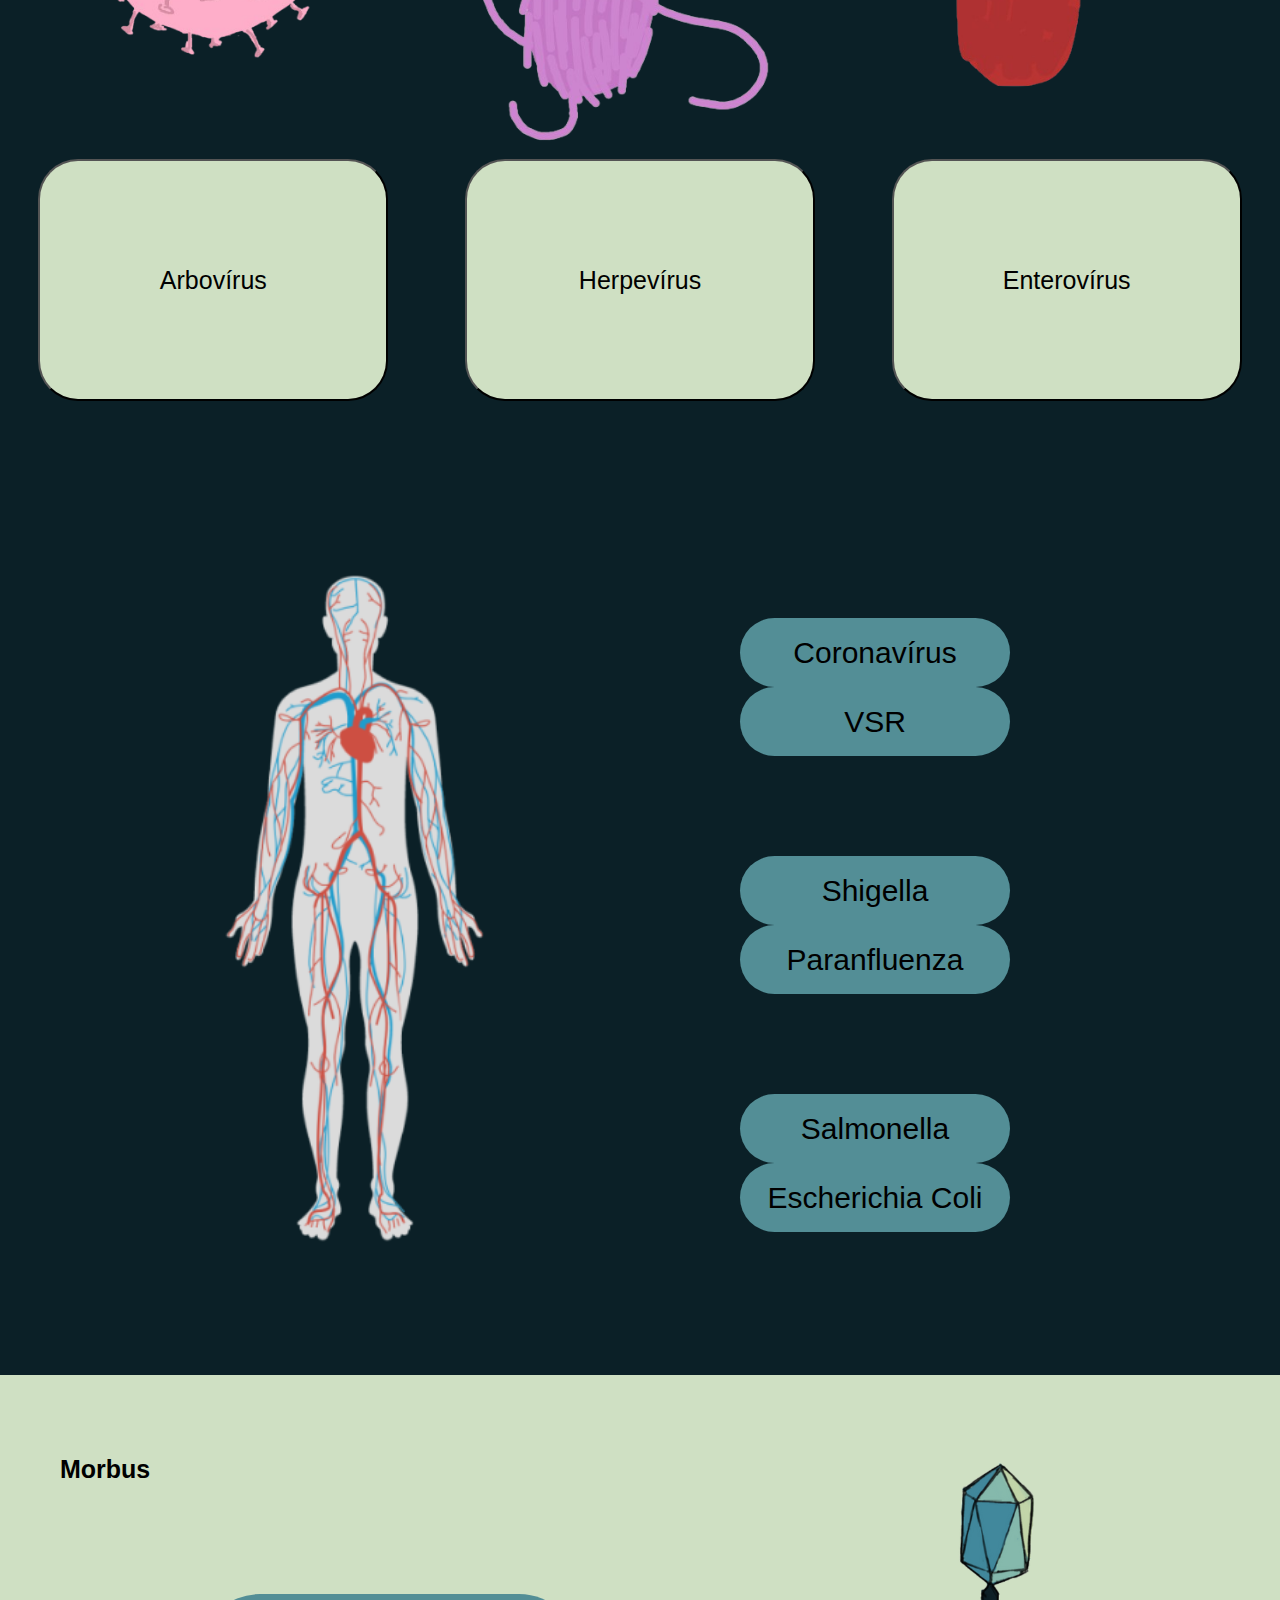
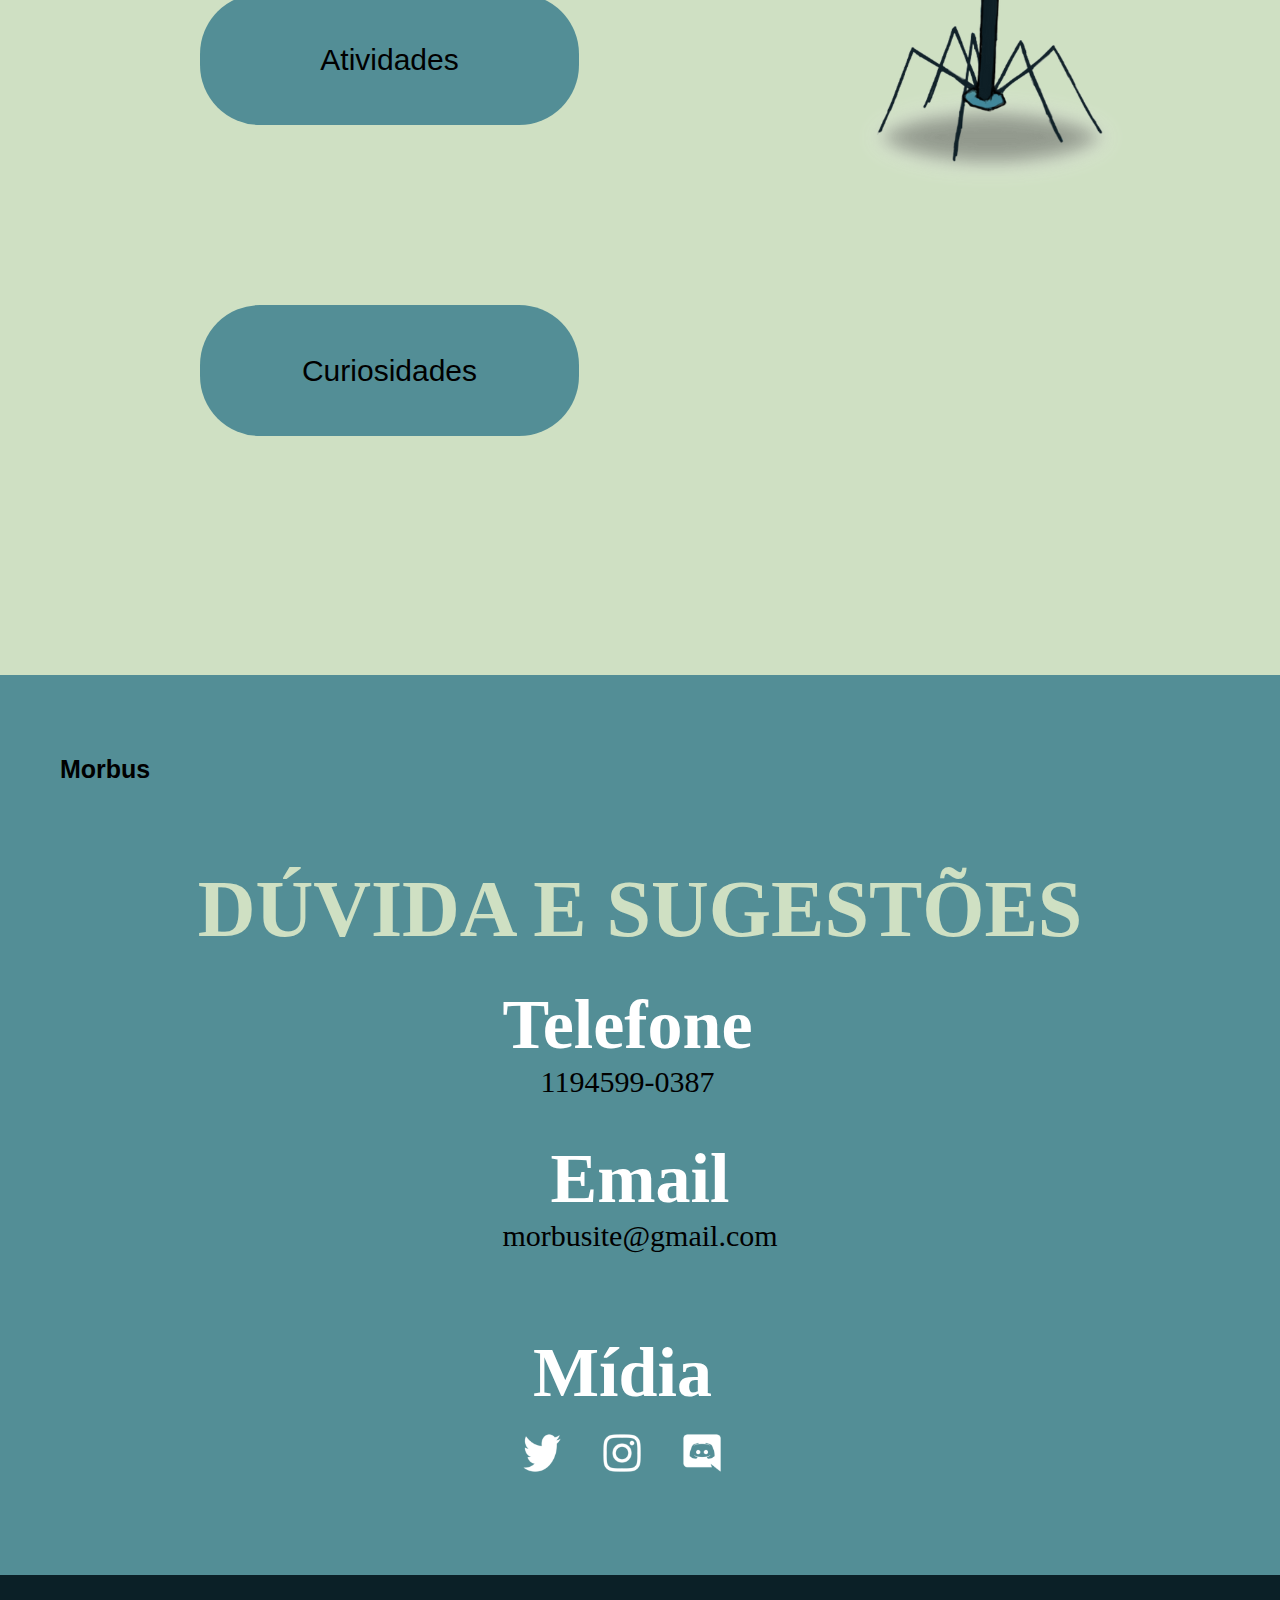
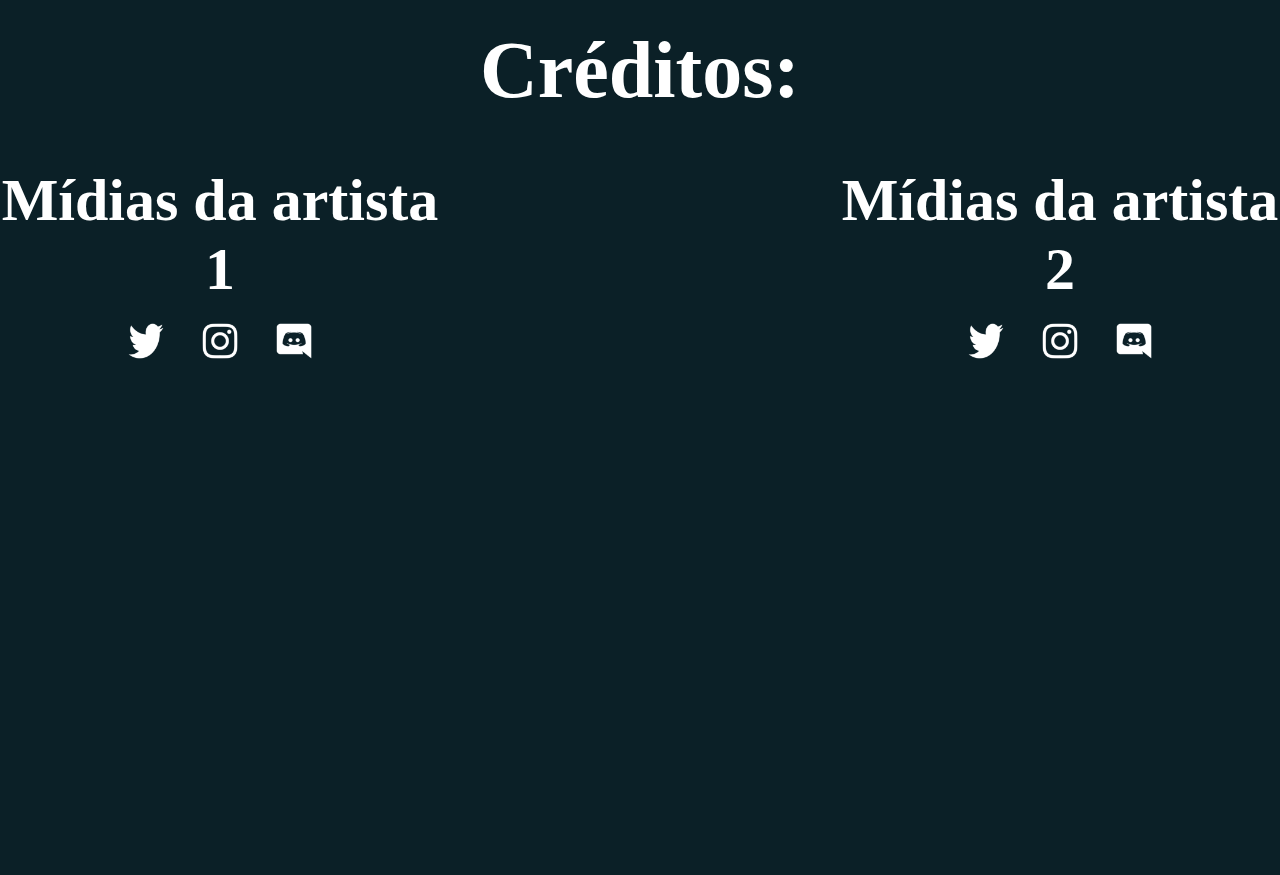
==== commit ce9a84c0: "arrumando pasta vercel" ====
--- a/index.html
+++ b/index.html
@@ -4,7 +4,7 @@
 <head>
   <meta charset="UTF-8" />
   <meta name="viewport" content="width=device-width, initial-scale=1.0" />
-  <link rel="stylesheet" href="style.css" />
+  <link rel="stylesheet" href="style.css"/>
   <title>Morbus</title>
 </head>
 
@@ -13,7 +13,7 @@
     <nav class="nav-cabecalho">
       <div class="morbus"><a href="#">Morbus</a></div>
       <div class="conteudo"><a href="#">Conteúdo</a></div>
-      <div class="atividades"><a href="#">Atividades</a></div>
+      <div class="atividades"><a href="./quiz/quiz.html">Atividades</a></div>
       <div class="playlist"><a href="#">Playlist</a></div>
       <div class="contato"><a href="#">Contato</a></div>
     </nav>
@@ -130,7 +130,7 @@
       </div>
     </section>
     <section class="p5">
-      <img src="./imagens/corpo.png" alt="" />
+      <img src="./imagens/corpinho.png" alt="" />
       <div class="geral-5">
         
         <div class="cv">
@@ -152,10 +152,10 @@
       <div class="geral-6">
         <div class="morbus-p6"><a href="#">Morbus</a></div>
         <div class="botao-atividade">
-          <button>Atividades</button>
+          <a href="./quiz/quiz.html"><button>Atividades</button></a>
         </div>
         <div class="botao-curiosidade">
-          <button>Curiosidades</button>
+          <a href=""><button>Curiosidades</button></a>
         </div>
       </div>
       <div class="perninha"><img src="./imagens/perninha.png" alt="" /></div>
@@ -171,7 +171,7 @@
           </div>
           <div>
             <h3 class="email"> Email</h3>
-            <p>naosei@gmail.com</p>
+            <a href="https://mail.google.com/mail/u/0/?ogbl" target="_blank"><p>morbusite@gmail.com</p>
           </div>
           <div class="midias">
             <h3 class="">
--- a/style.css
+++ b/style.css
@@ -49,8 +49,8 @@
 
 .geral img{
     display: flex;
-    width: 900px;
-    height: 900px;
+    width: 700px;
+    height: 700px;
     position: absolute;
     right: 90px;
     top: 150px;
@@ -175,8 +175,7 @@
 
 .p5 {
     display: flex;
-    justify-content: flex-end;
-    padding-right: 70px;
+    justify-content: space-around;
     align-items: center;
     height: 100svh;
 }
@@ -184,9 +183,15 @@
 .p5 img{
     display: flex;
     justify-content: flex-start;
-    height: 950px;
-    width: fit-content;
-
+    height: 700px;
+}
+
+.p5 .geral-5 {
+    display: flex;
+    justify-content: center;
+    flex-direction: column;
+    align-items: center;
+    height: 100svh;
 }
 
 .p5 button{
@@ -239,6 +244,8 @@
 
 .perninha{
     display: flex;
+    position: absolute;
+    right: 50px;
 }
 
 .morbus-p6{
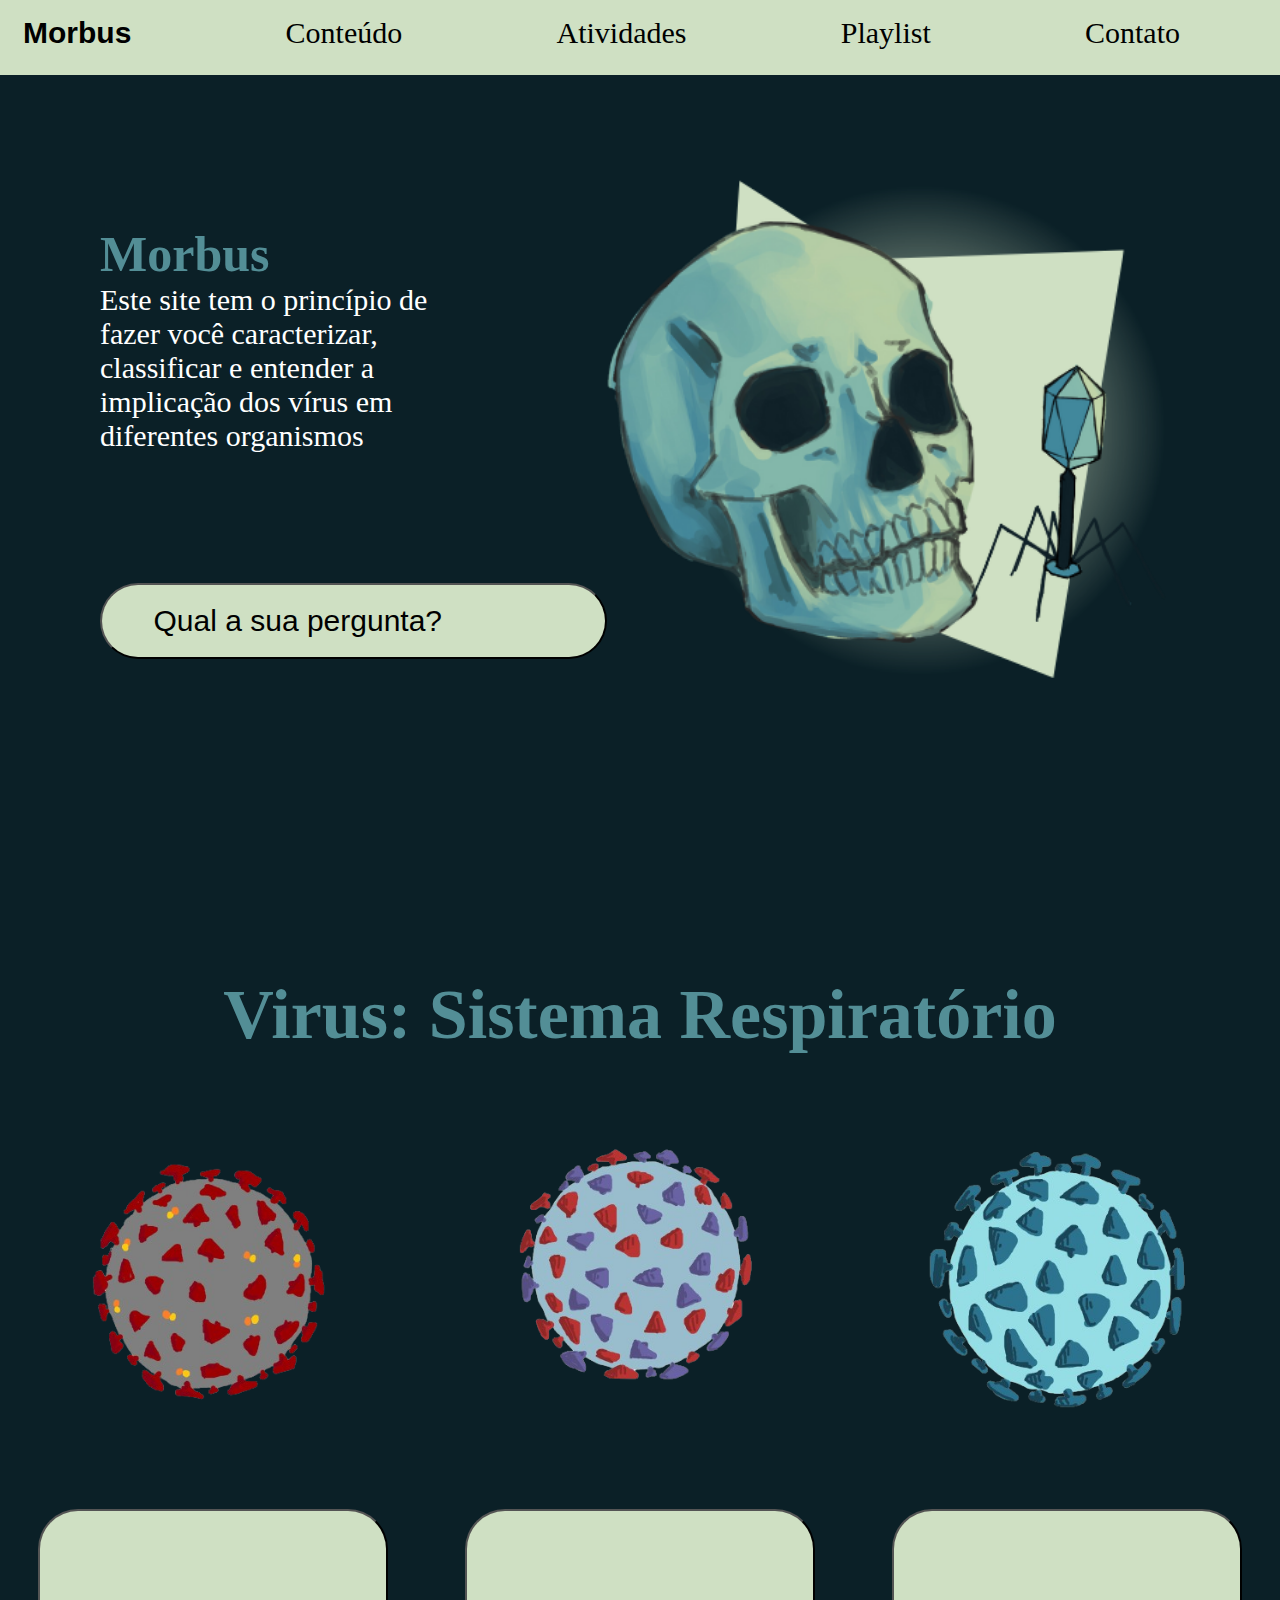
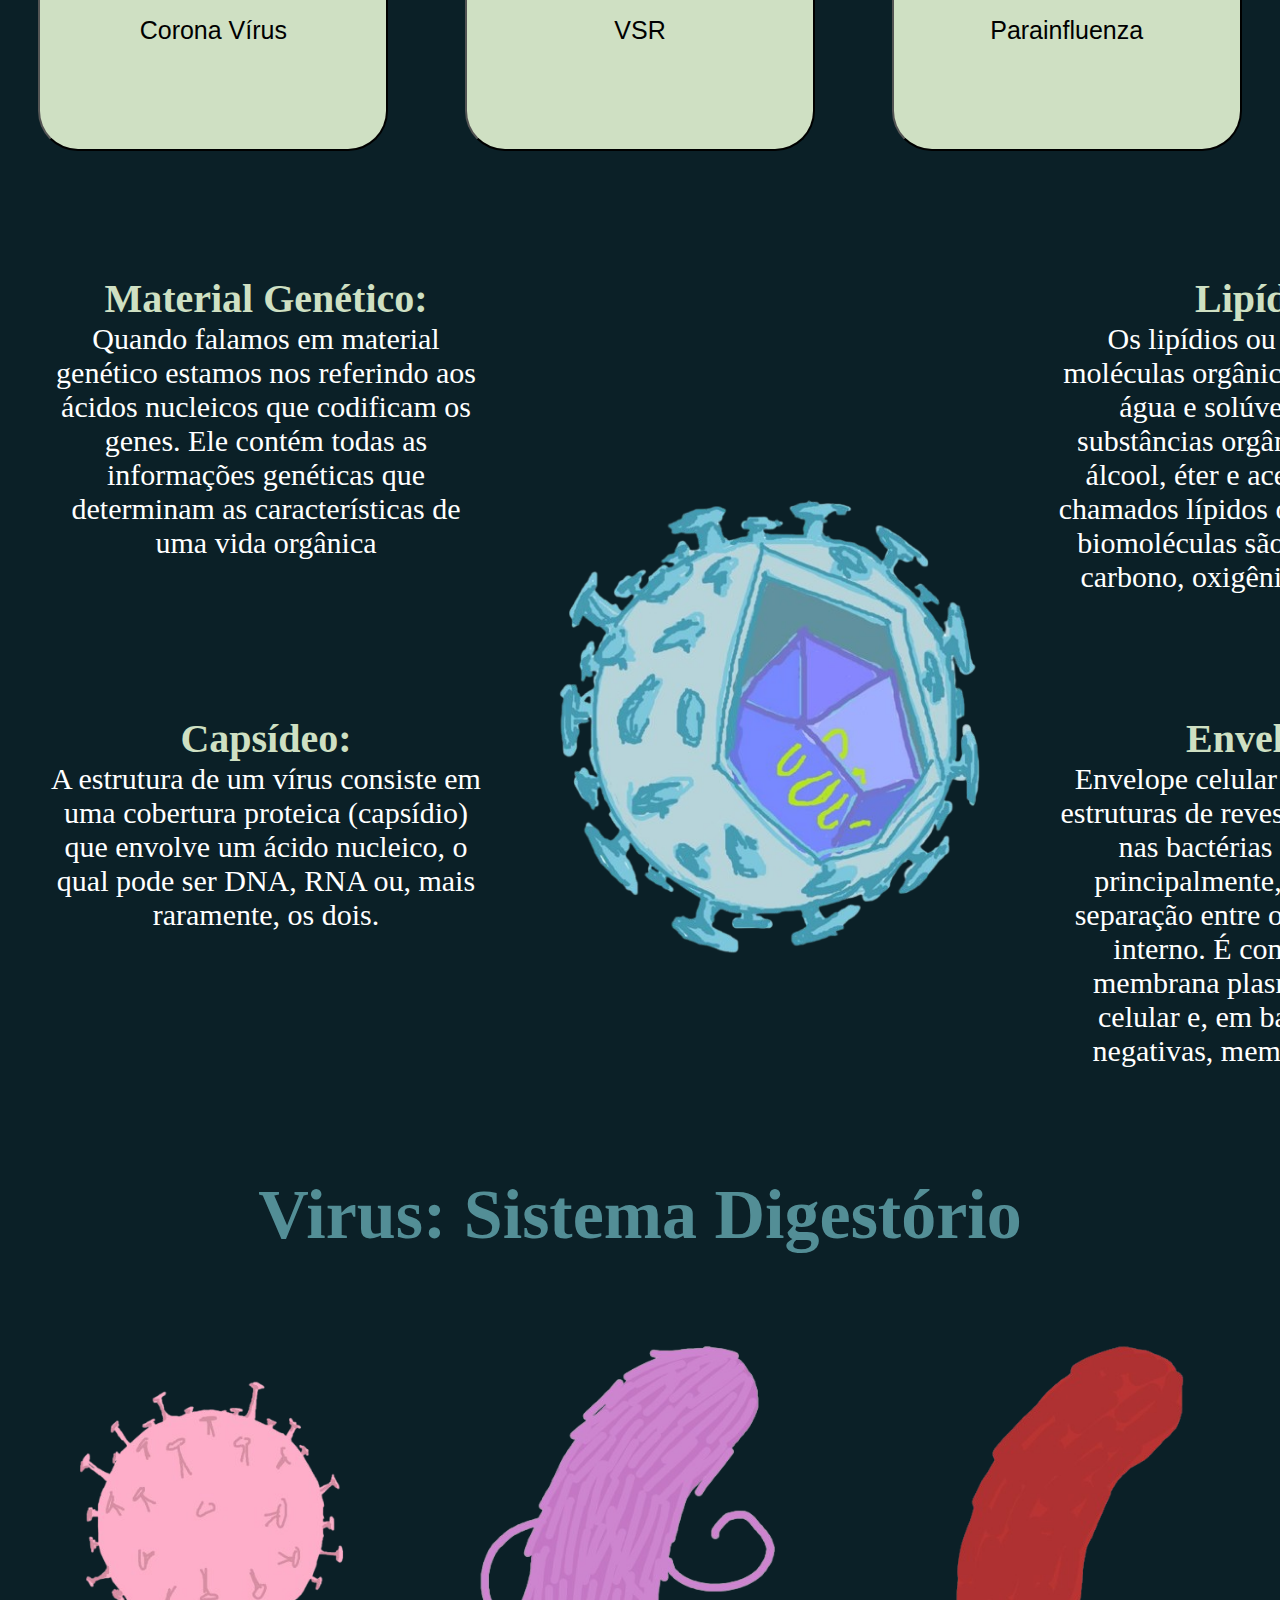
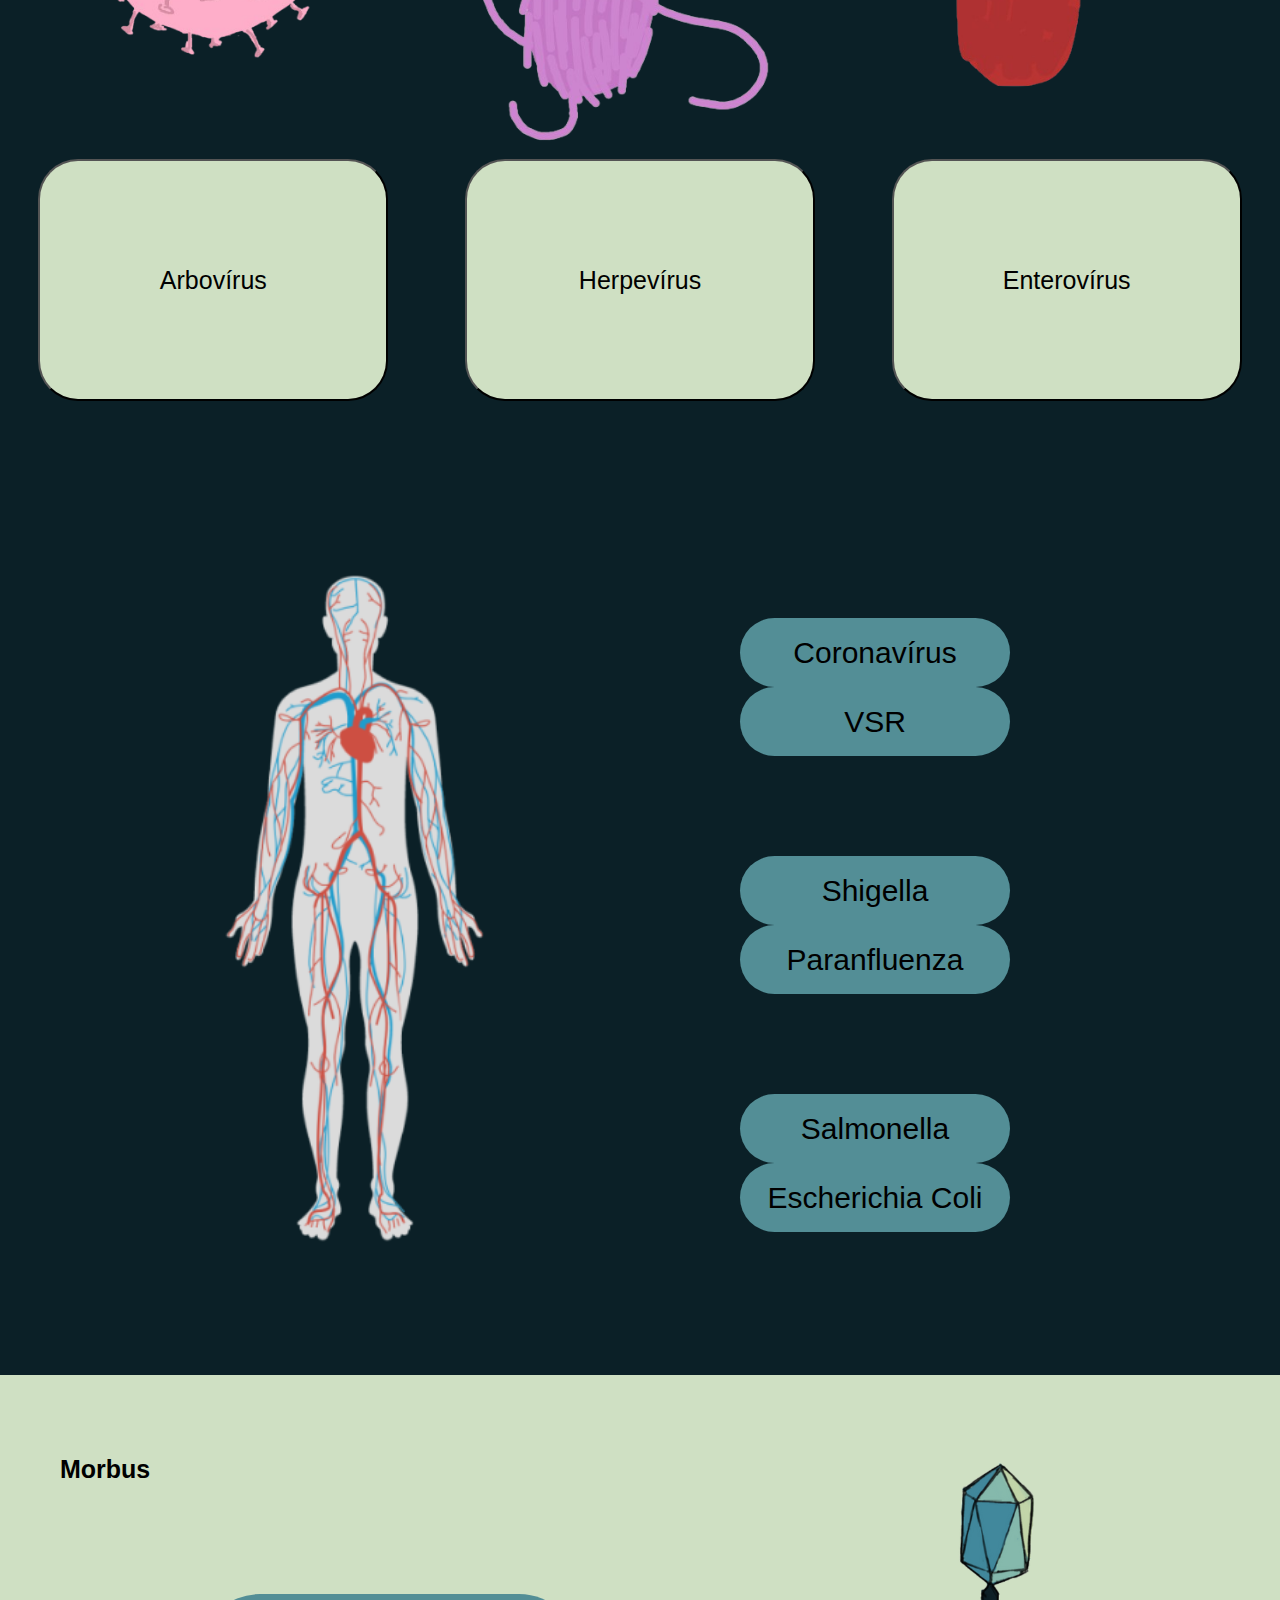
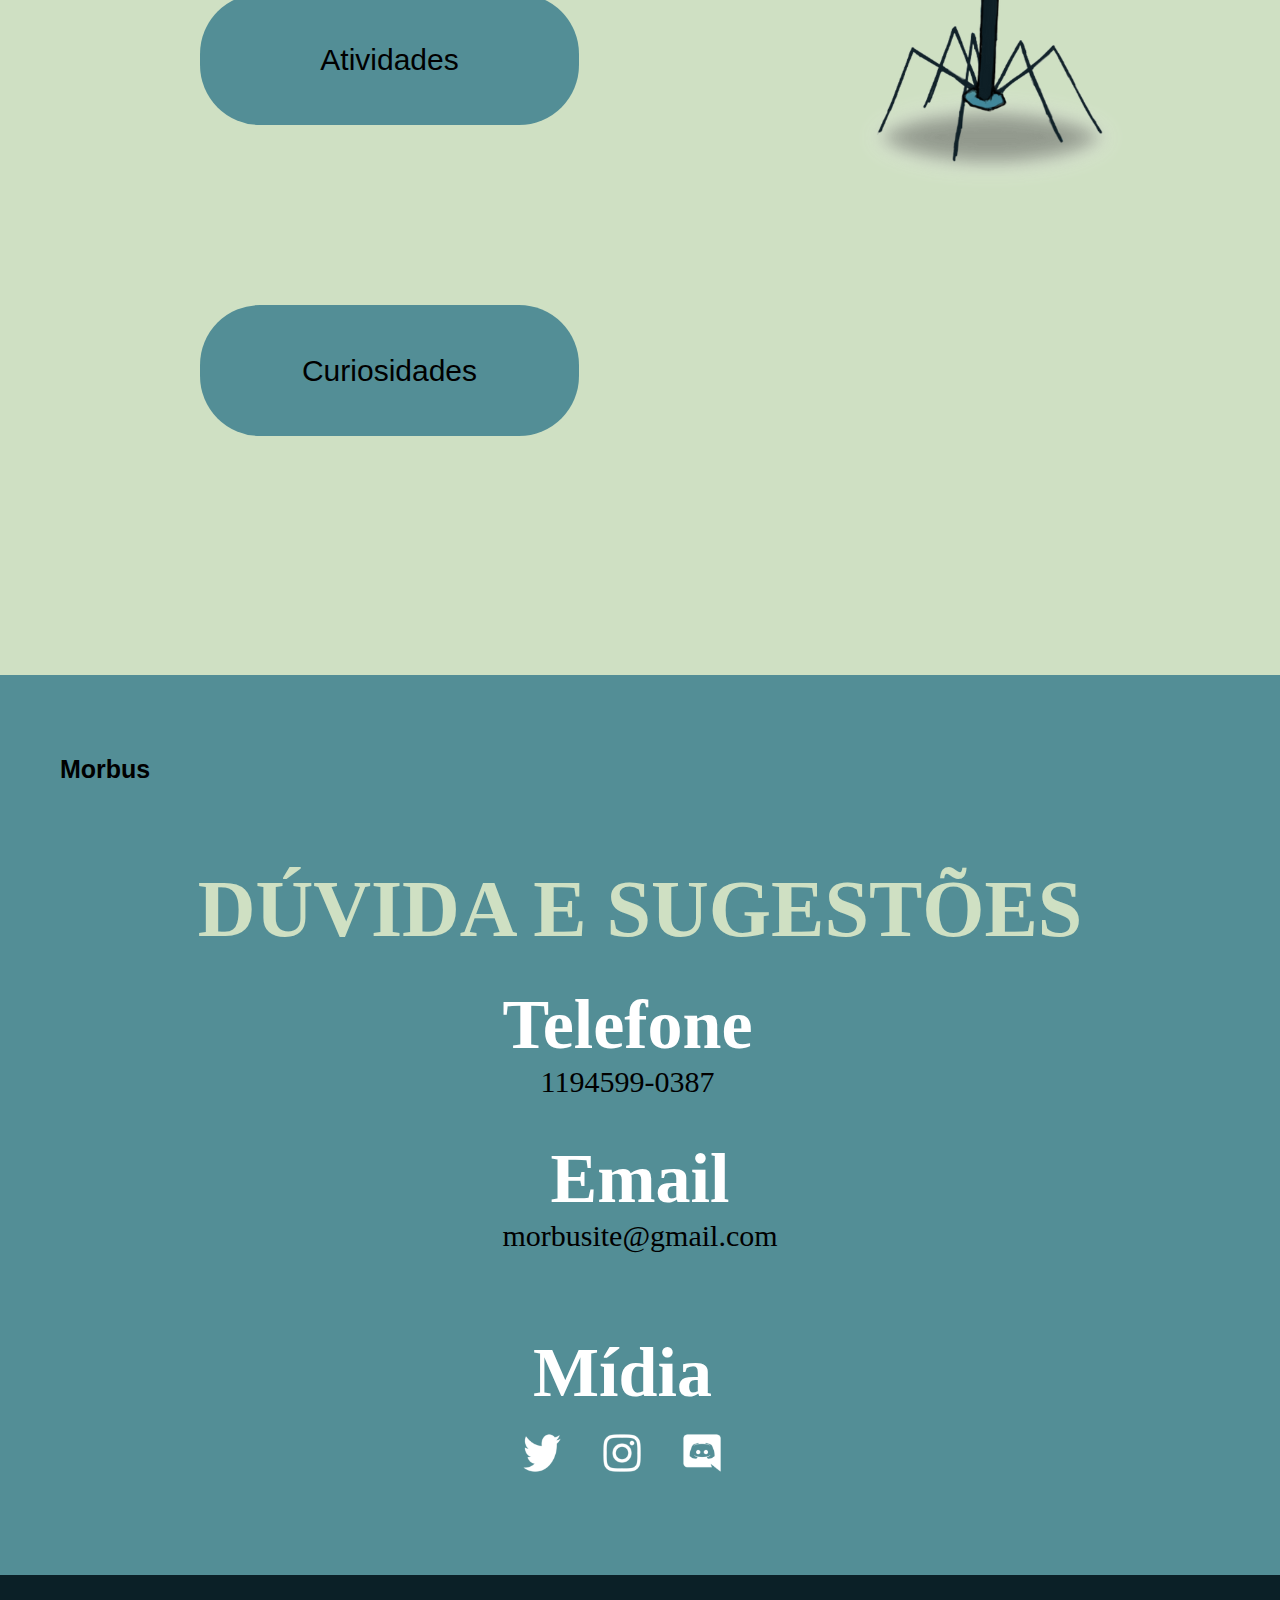
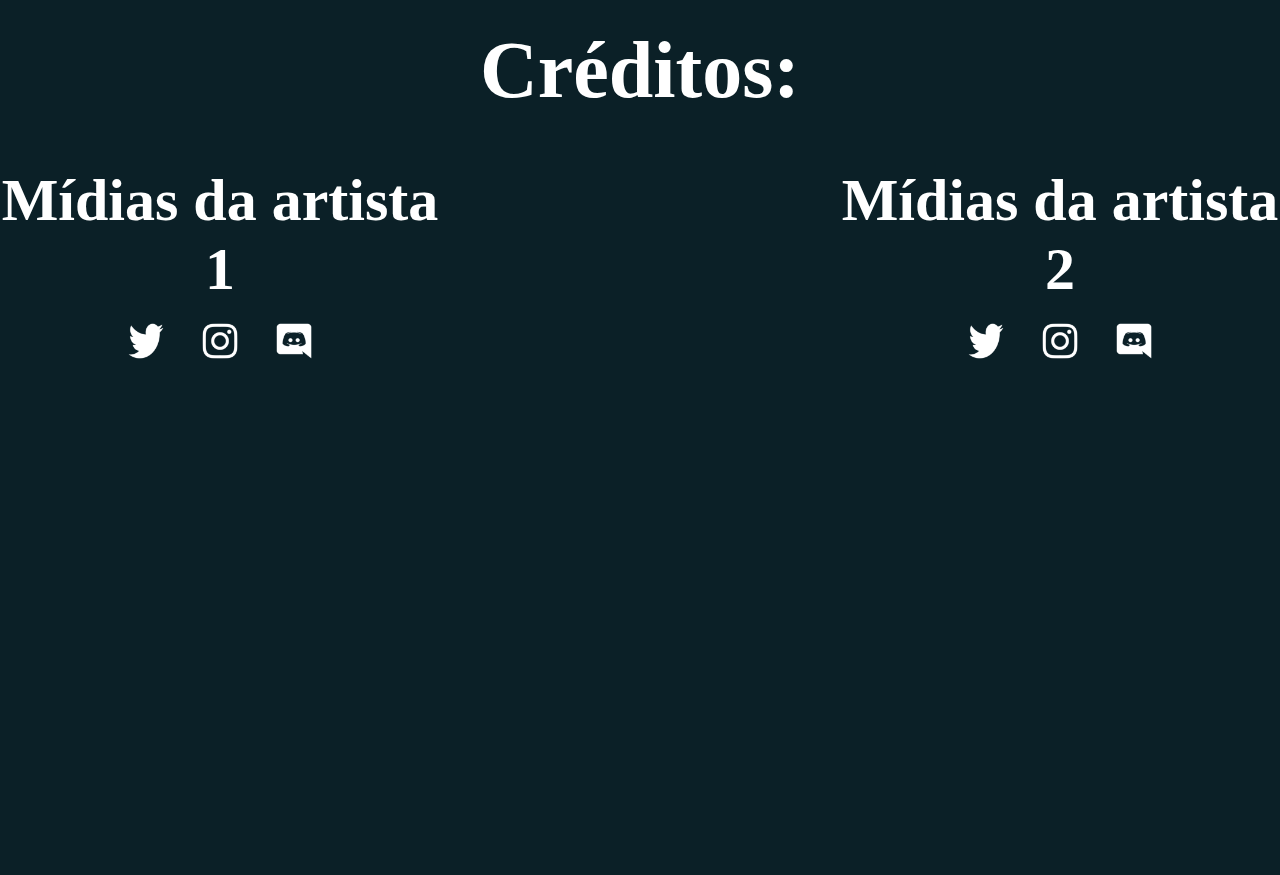
==== commit ff9ba223: "add imagem centro" ====
--- a/index.html
+++ b/index.html
@@ -81,7 +81,7 @@
             </p>
           </div>
         </div>
-        <img src="" alt="" />
+        <img id="centrovirus" src="./imagens/virinhocentro.png" alt="imagem estrutura do virus" />
         <div class="textos-baixo">
           <div class="lipidio">
             <h2>Lipídios:</h2>
--- a/style.css
+++ b/style.css
@@ -127,6 +127,17 @@
     border-radius: 40px;
 }
 
+.geral-3 {
+    display: flex;
+    justify-content: space-between;
+}
+
+.geral-3 #centrovirus {
+    height: 500px;
+    width: 500px;
+    margin-block: auto;
+}
+
 .geral-3 h2{
     color: #CFE0C3;
     font-size: 40px;
@@ -143,6 +154,7 @@
 .textos-baixo{
     display: flex;
     justify-content: space-between;
+    flex-direction: column;
     margin: 0px 50px;
 }
 
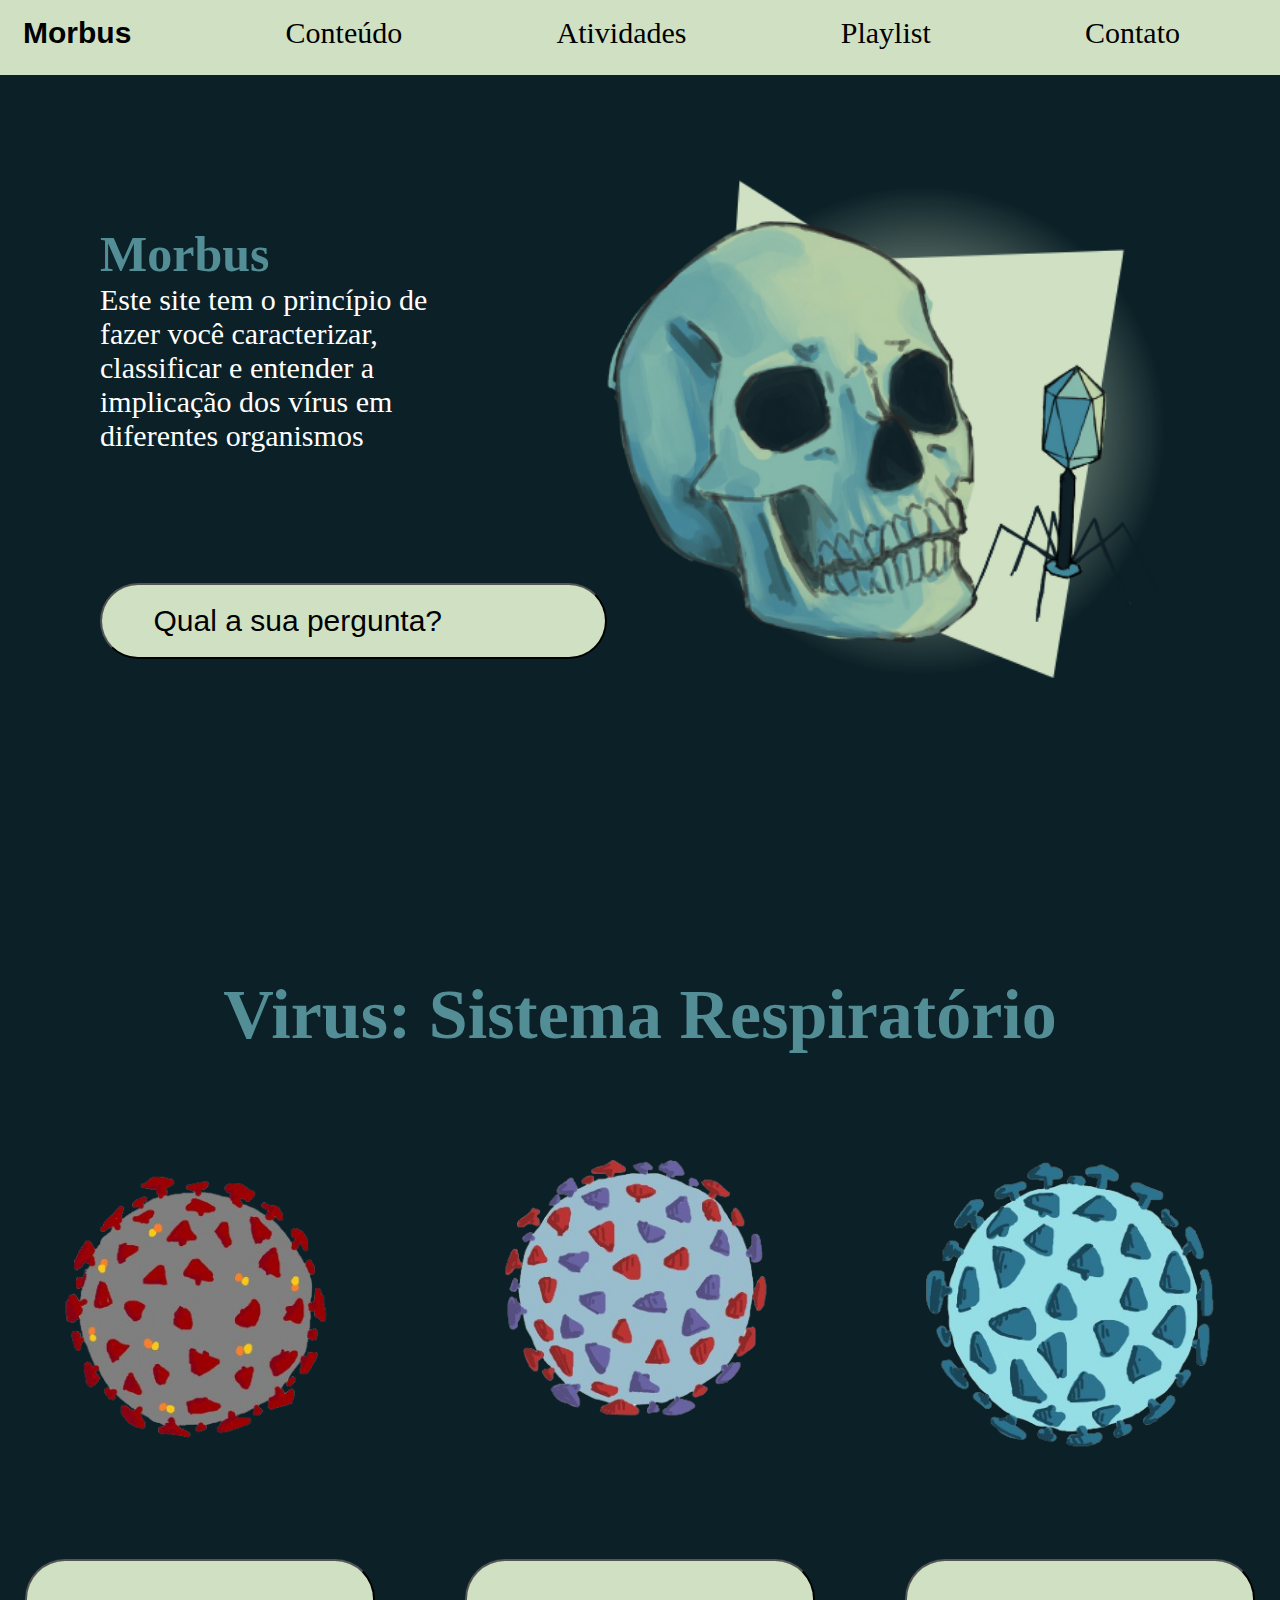
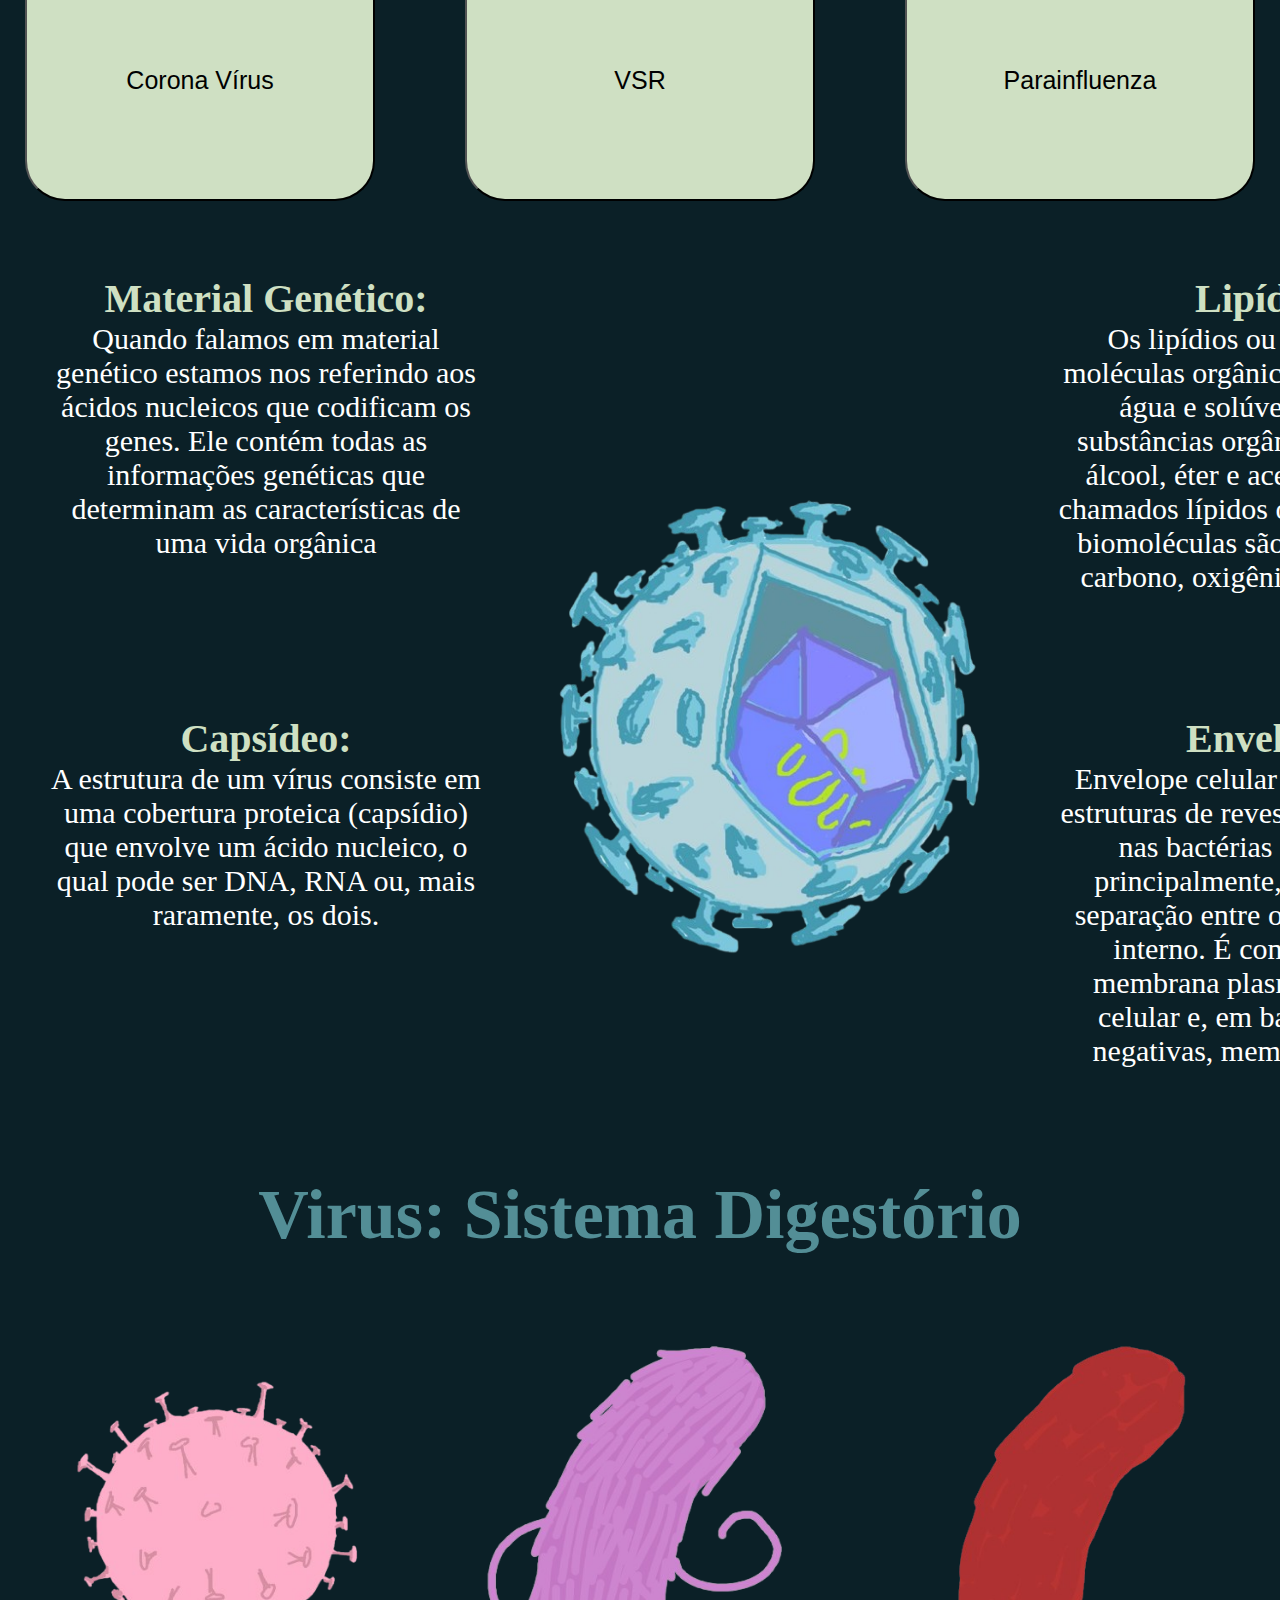
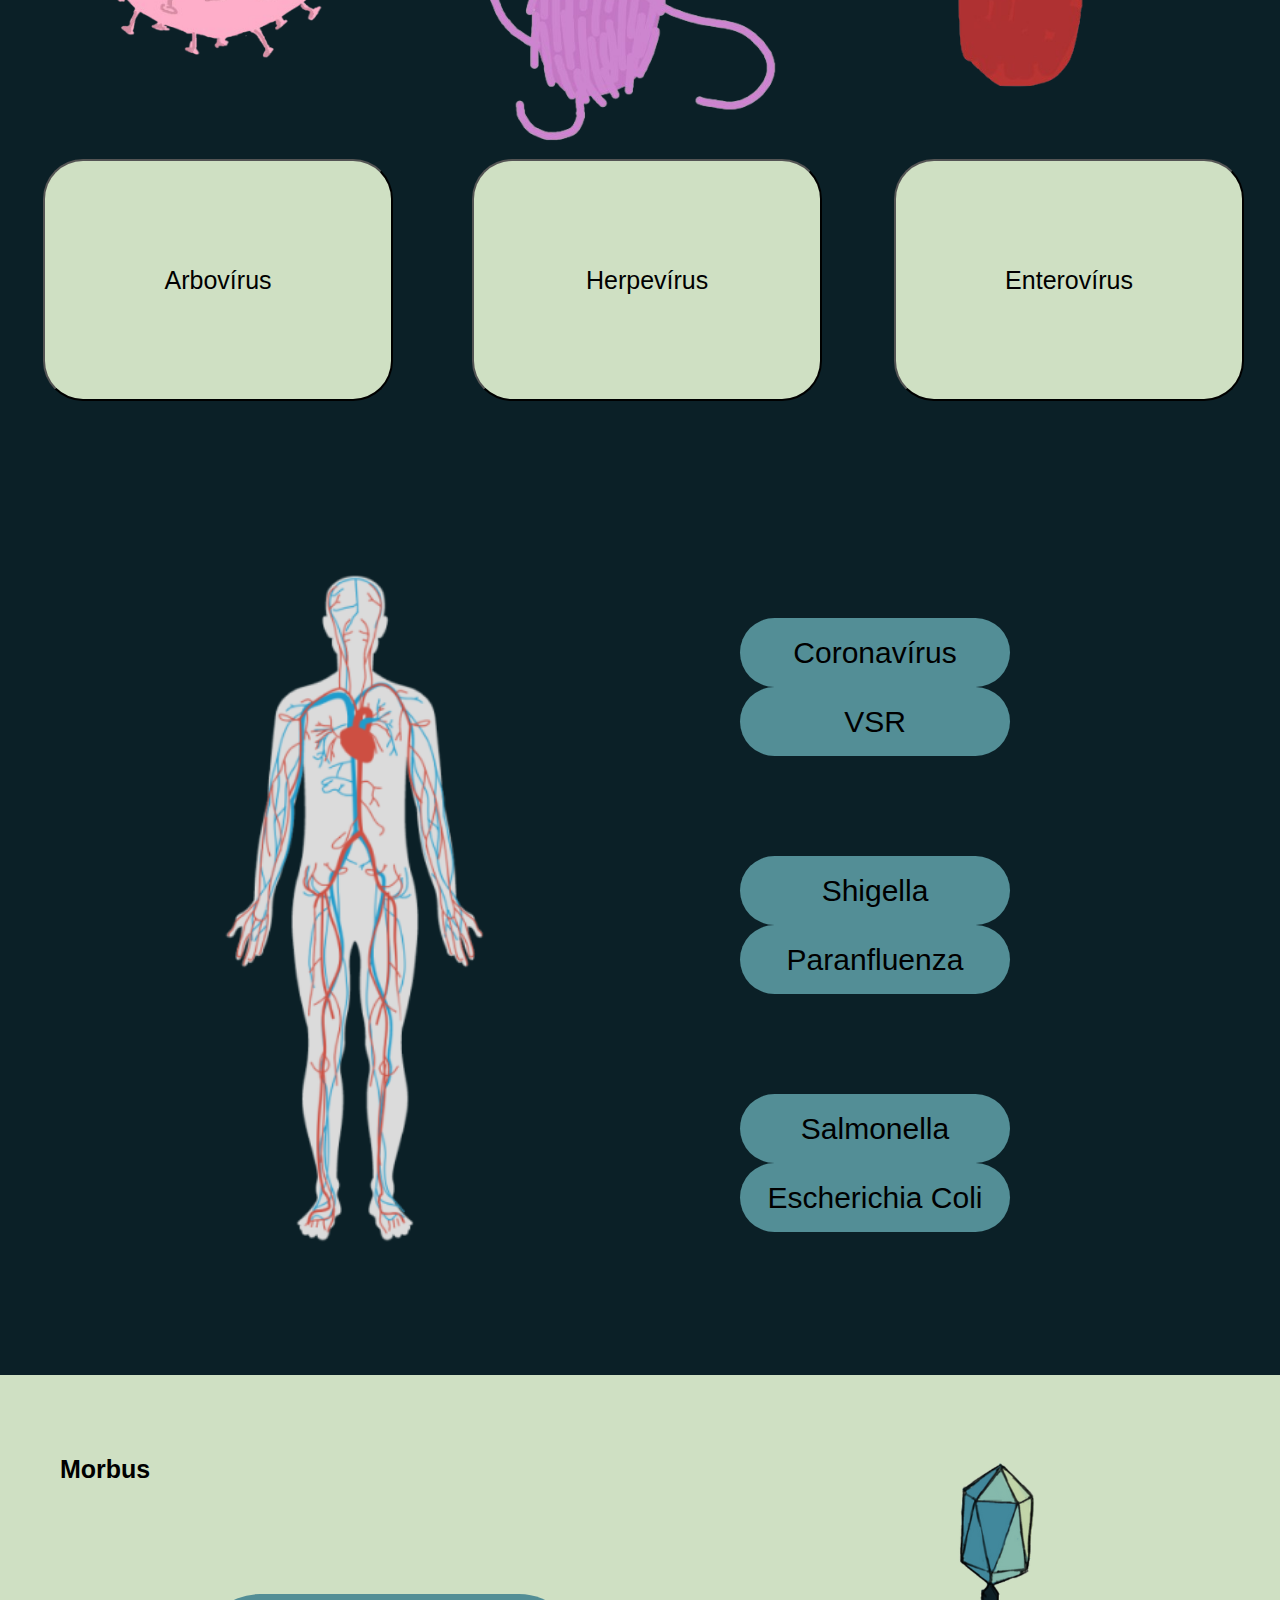
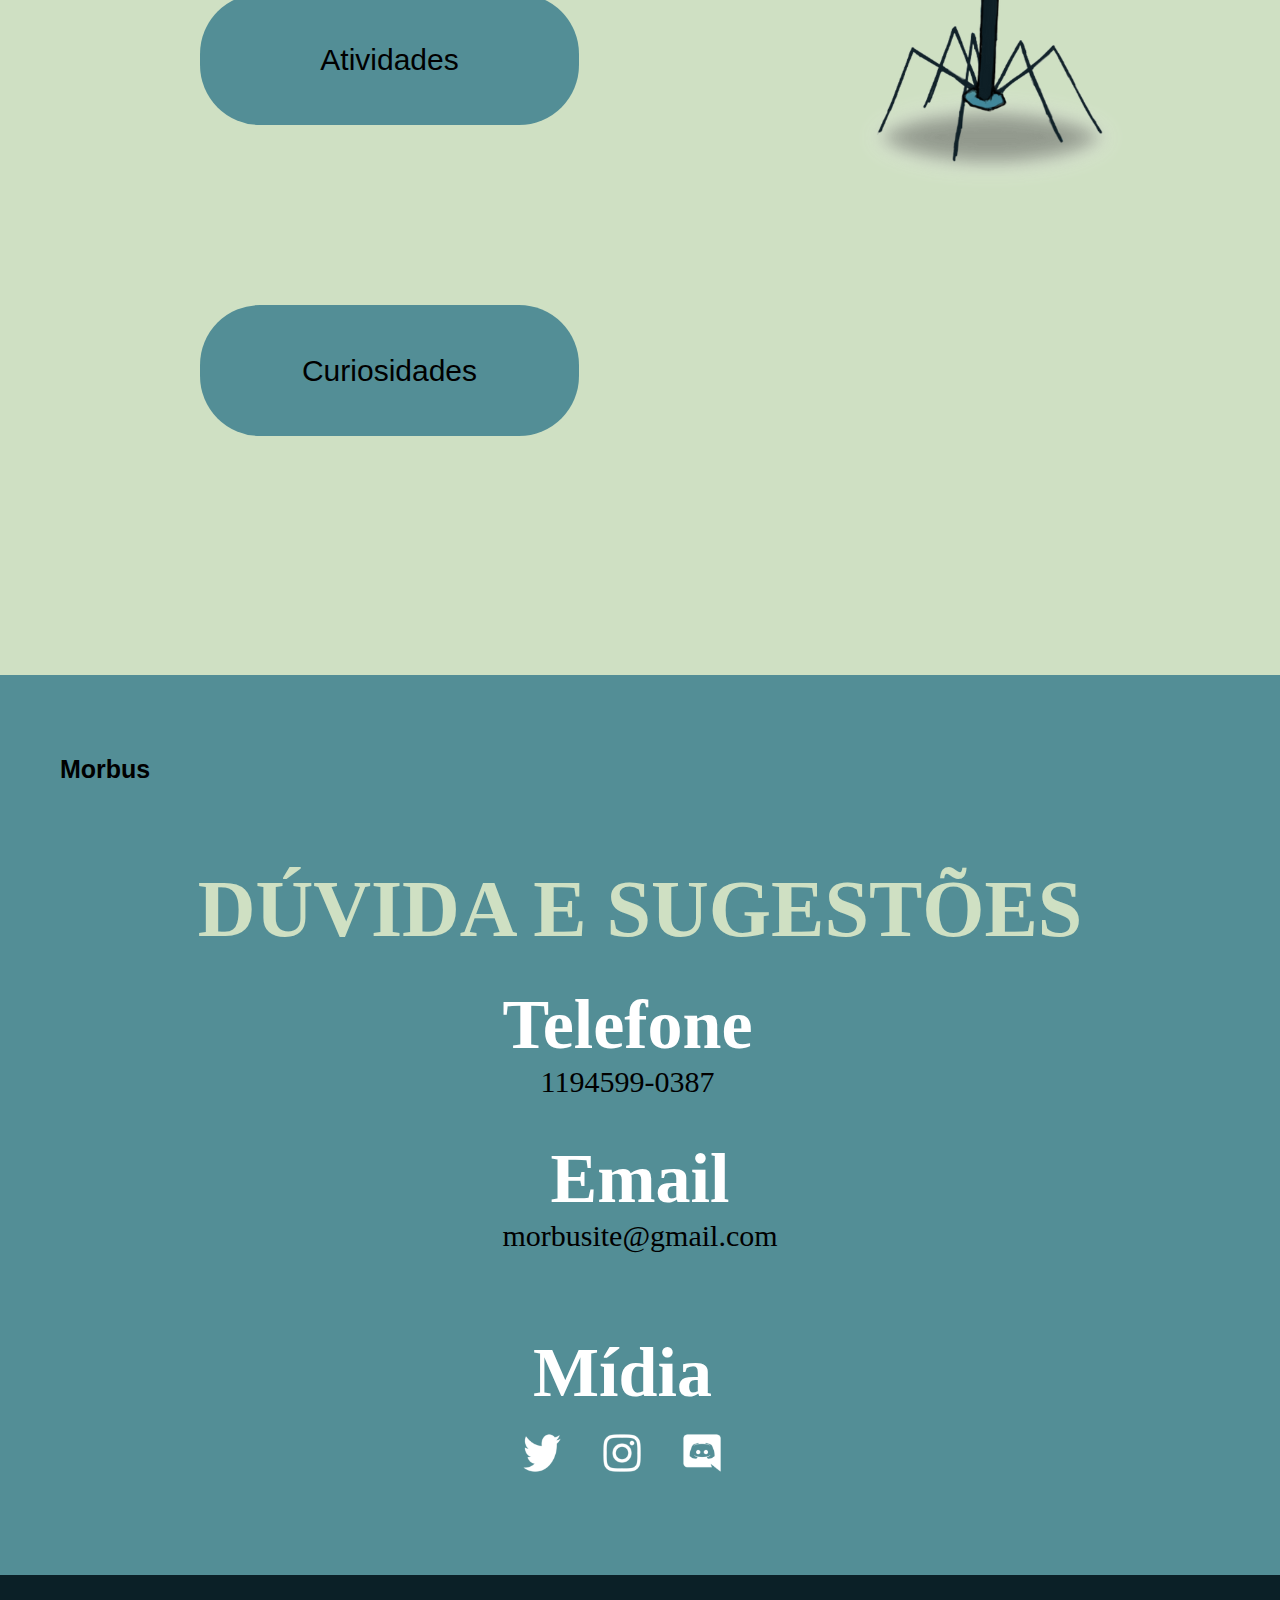
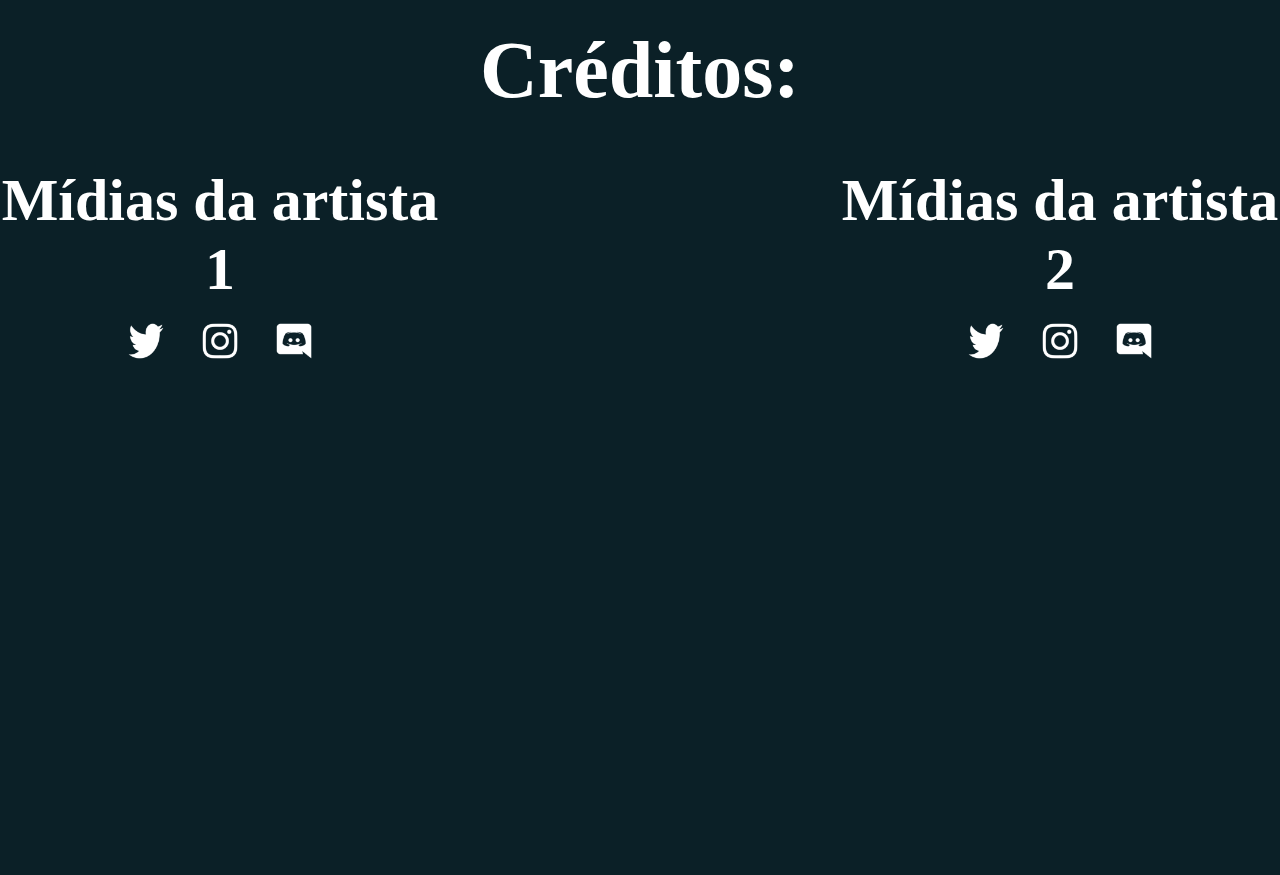
==== commit d2a71e63: "ajustando tamanho das imagens" ====
--- a/index.html
+++ b/index.html
@@ -110,7 +110,7 @@
       <h1 class="digestorio">Virus: Sistema Digestório</h1>
       <div class="geral-4">
         <div class="arbovirus">
-          <img src="./imagens/herpe.png" alt="" />
+          <img id="herpebolinha" src="./imagens/herpe.png" alt="" />
           <button class="botao-arbovirus">
             <a href="#">Arbovírus</a>
           </button>
--- a/style.css
+++ b/style.css
@@ -112,19 +112,29 @@
     text-align: center;
 }
 
-.geral-2 img,
+.geral-2 img{
+    margin-left: -10px;
+    height: 500px;
+    width: 450px;
+}
+
+.geral-4 #herpebolinha {
+    height: 450px;
+    width: 425px;
+}
+
+
+.geral-2 button{
+    background-color: #CFE0C3;
+    width: 350px;
+    height: 242px;
+    border-radius: 40px;
+}
+
 .geral-4 img{
     margin-left: -10px;
     height: 450px;
     width: 400px;
-}
-
-
-.geral-2 button{
-    background-color: #CFE0C3;
-    width: 350px;
-    height: 242px;
-    border-radius: 40px;
 }
 
 .geral-3 {
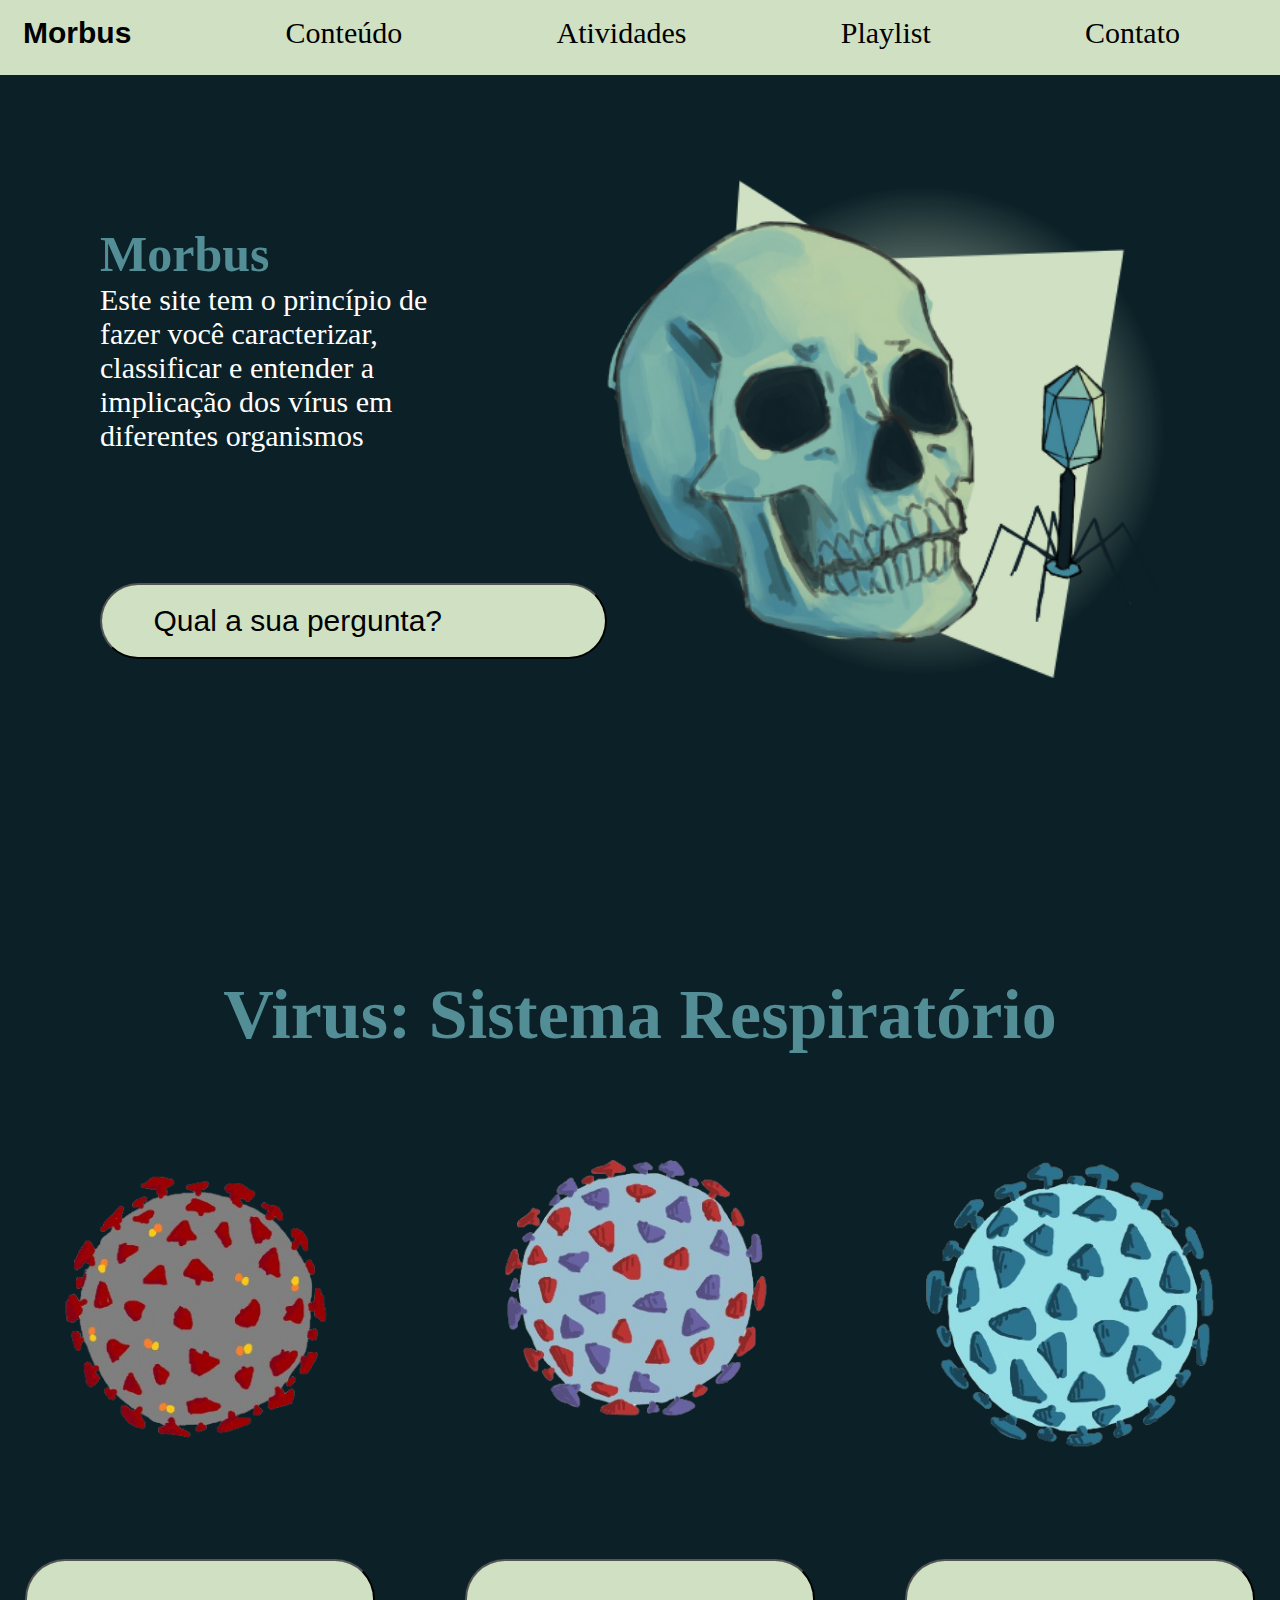
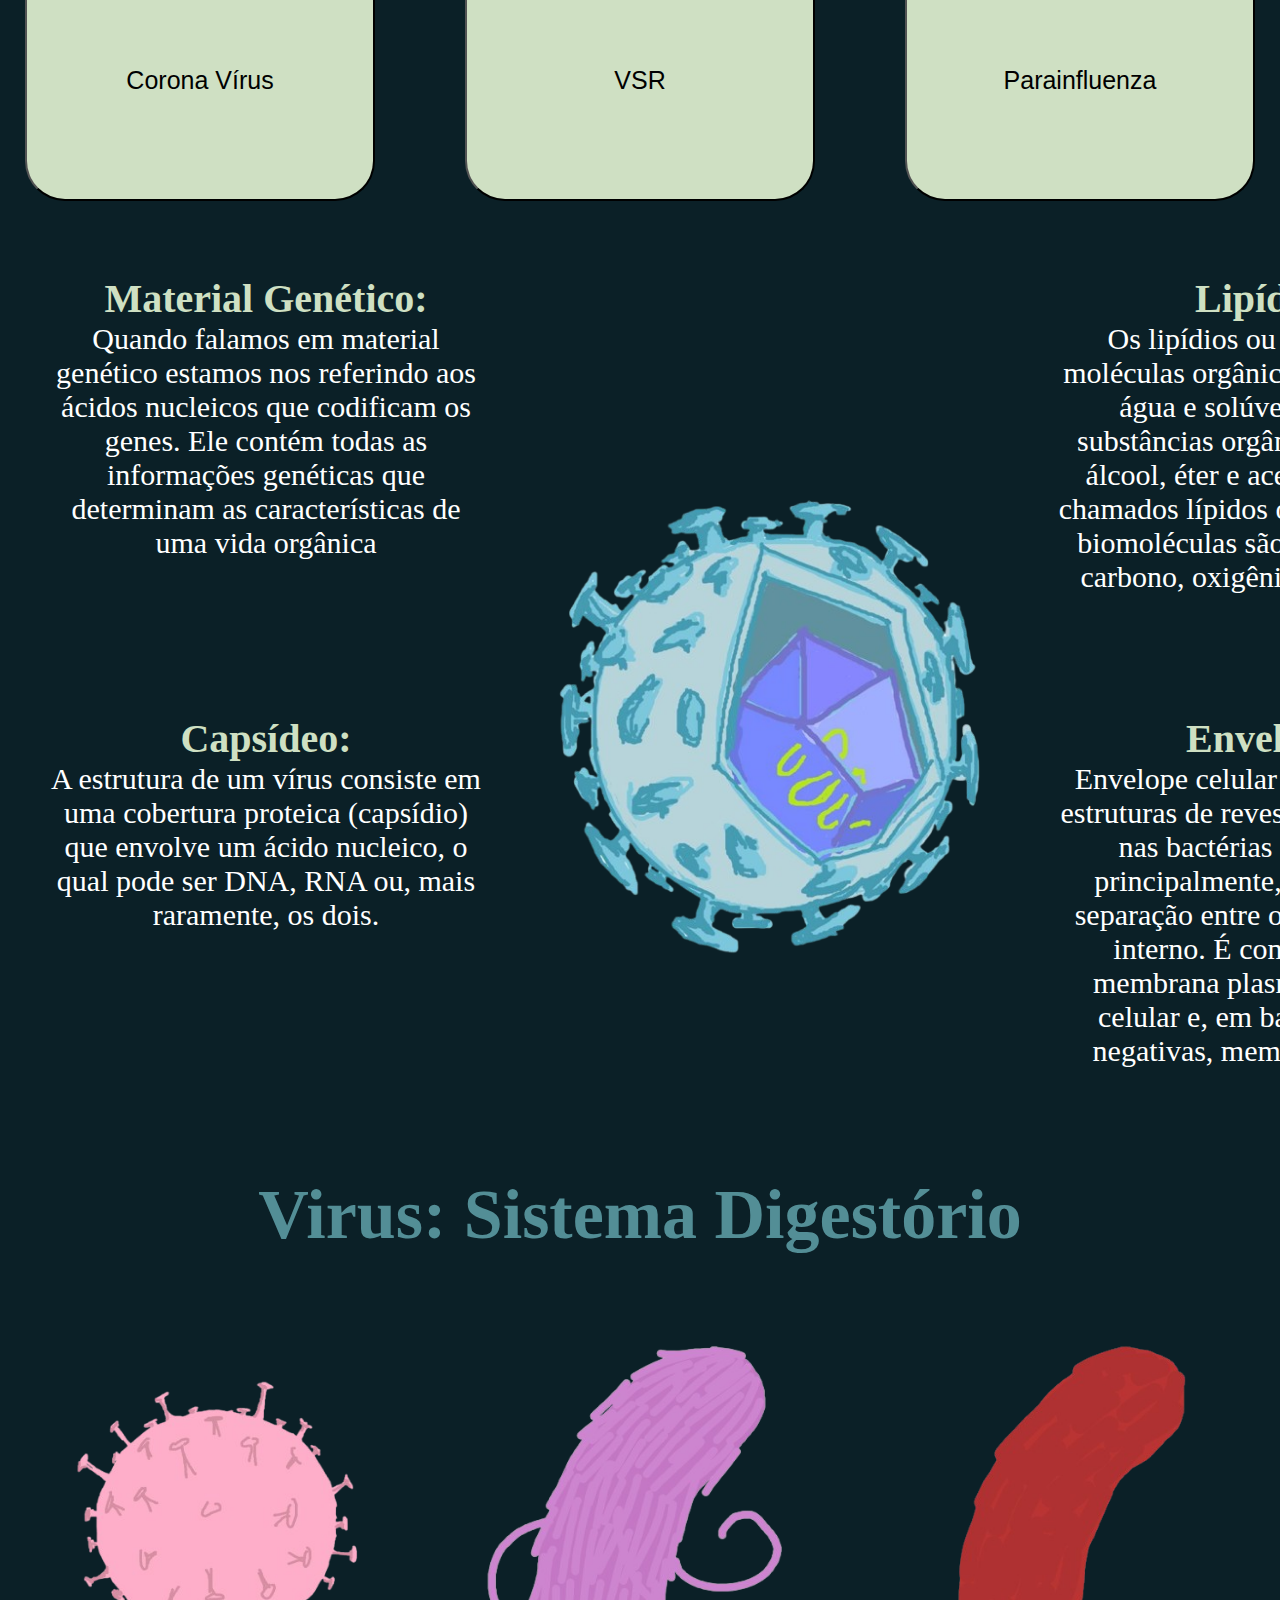
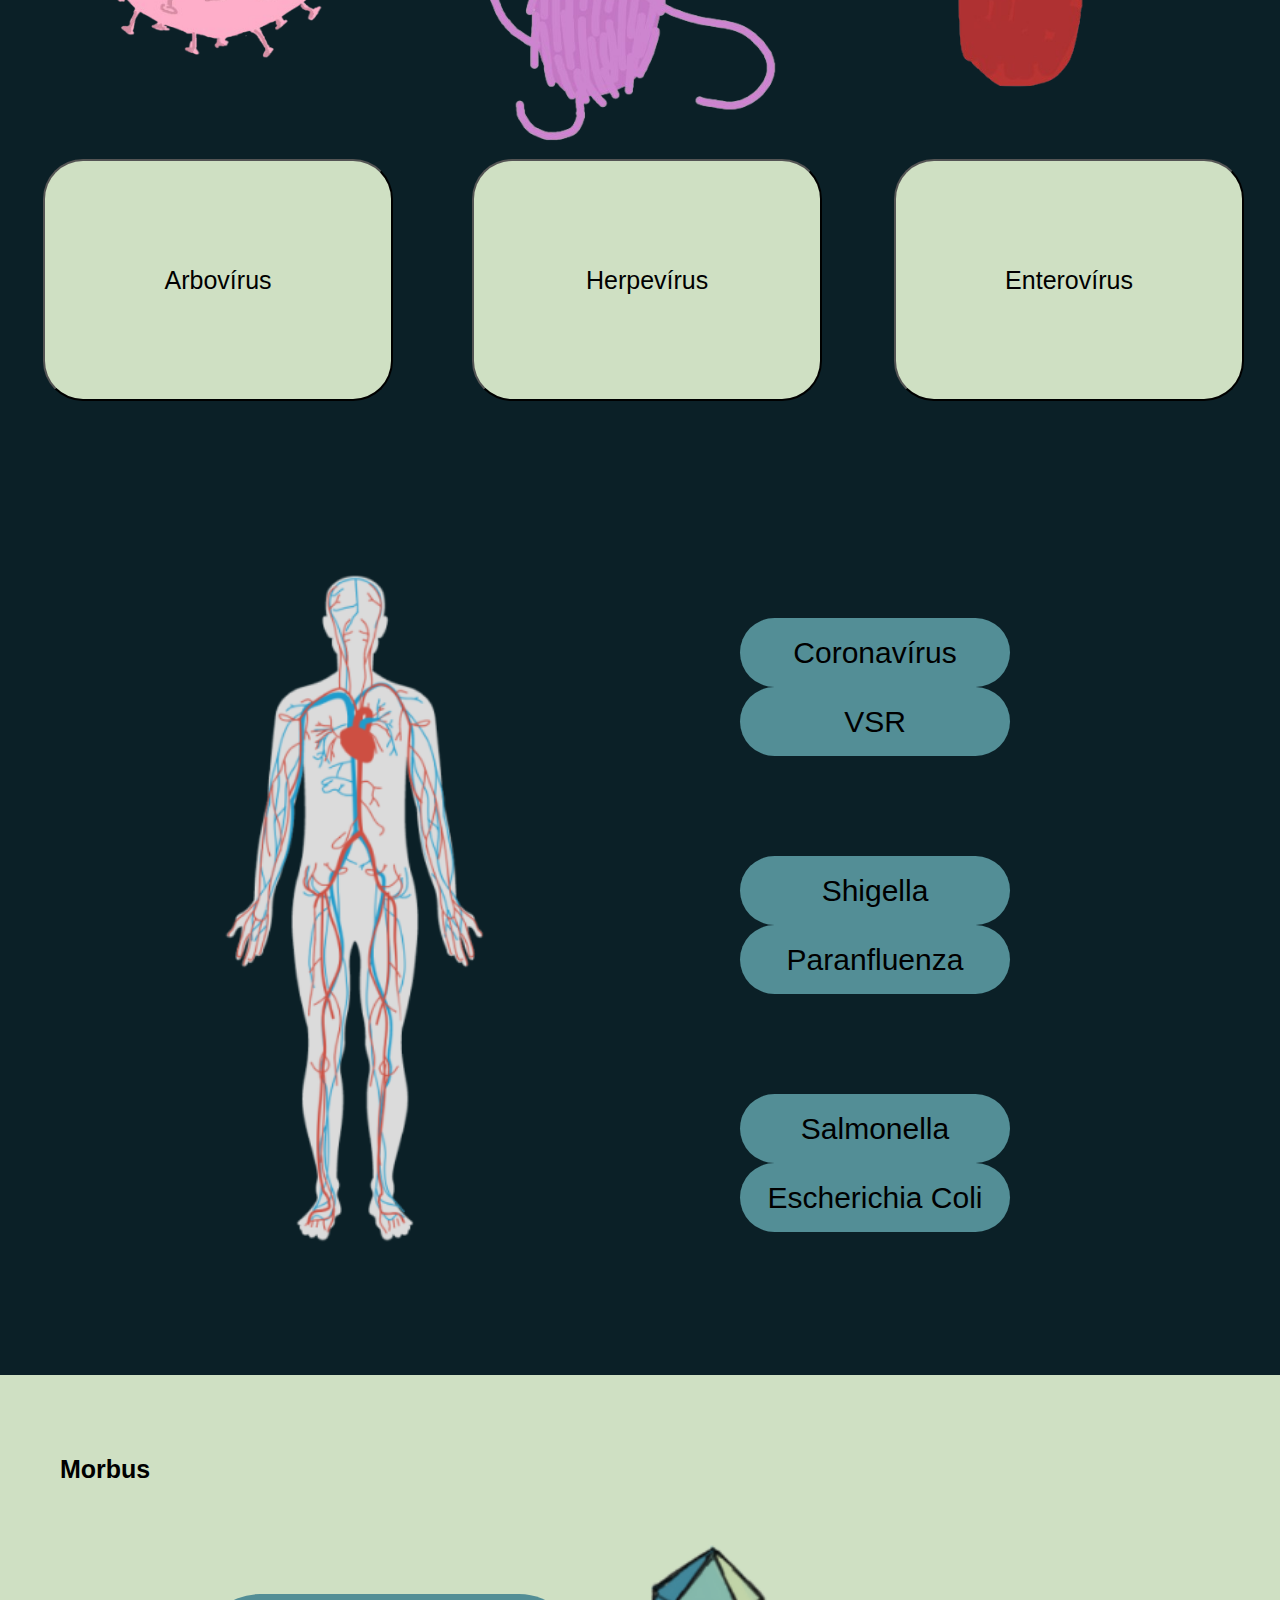
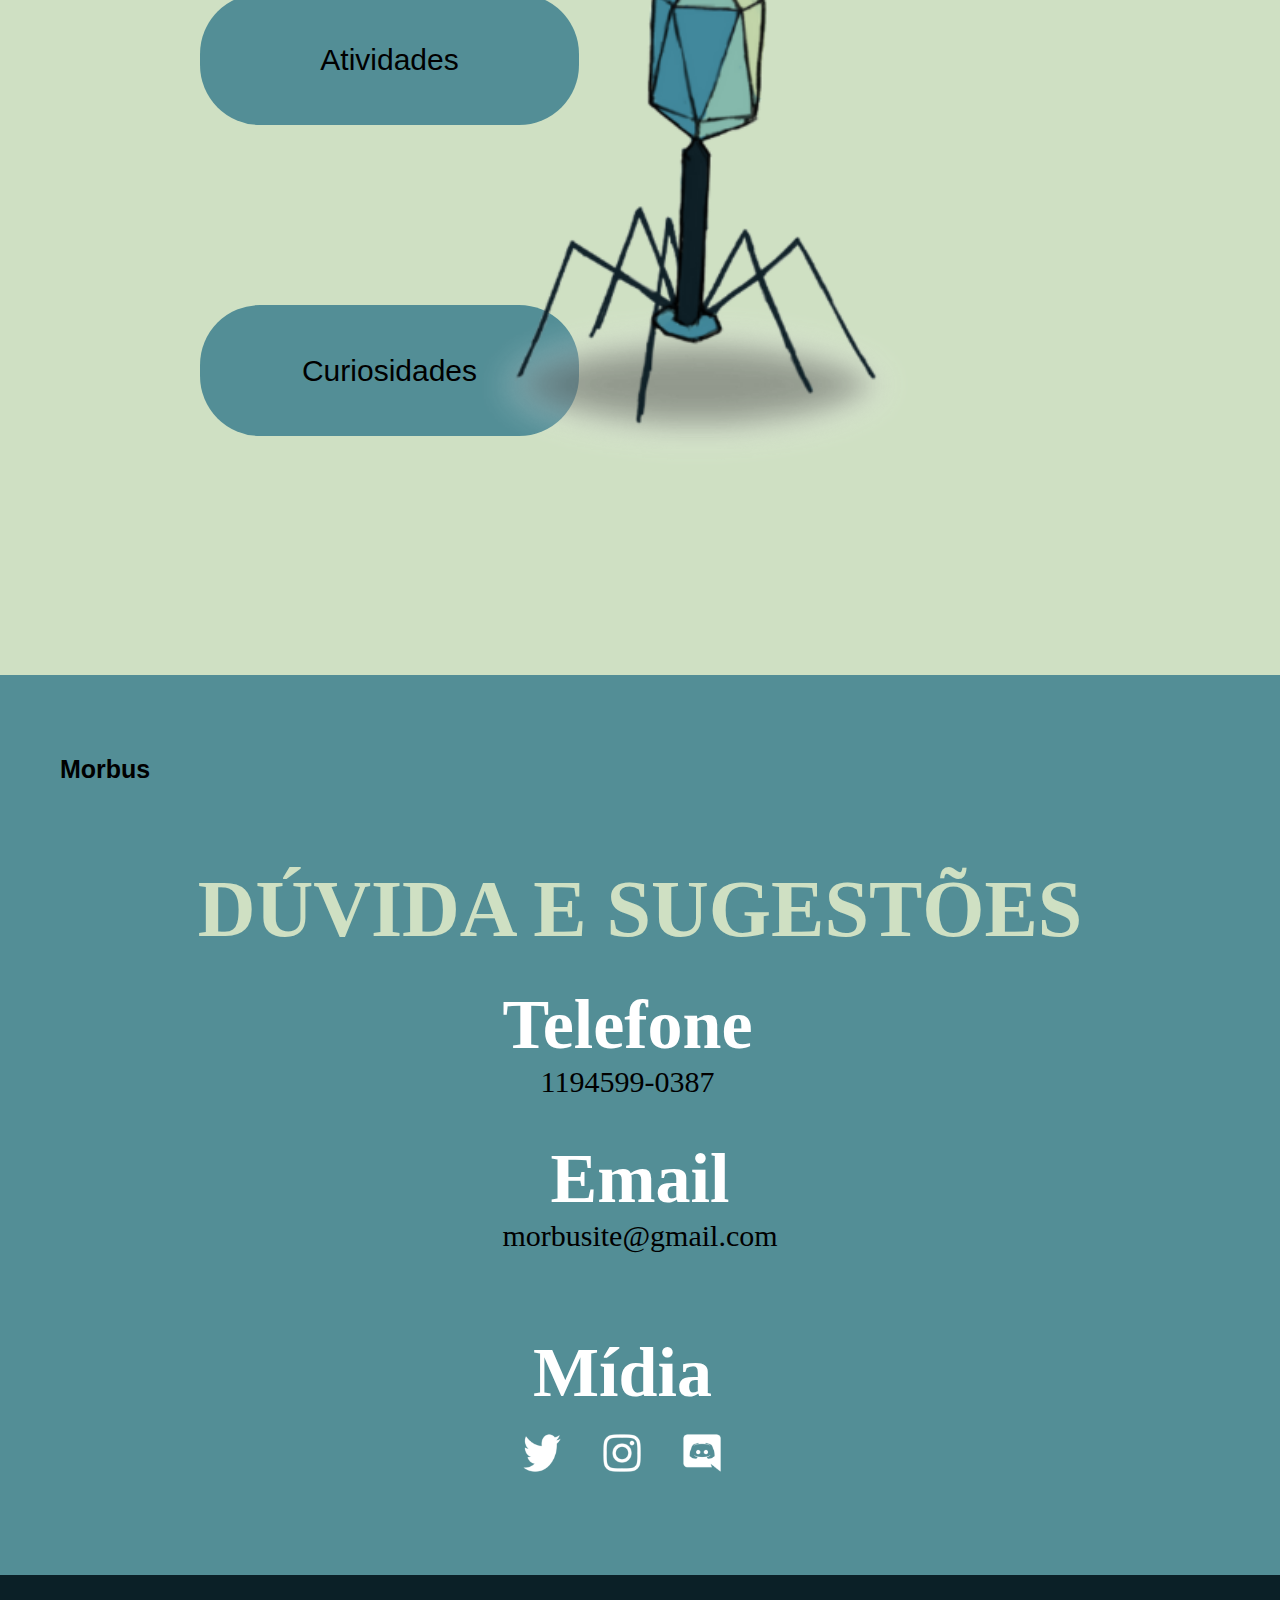
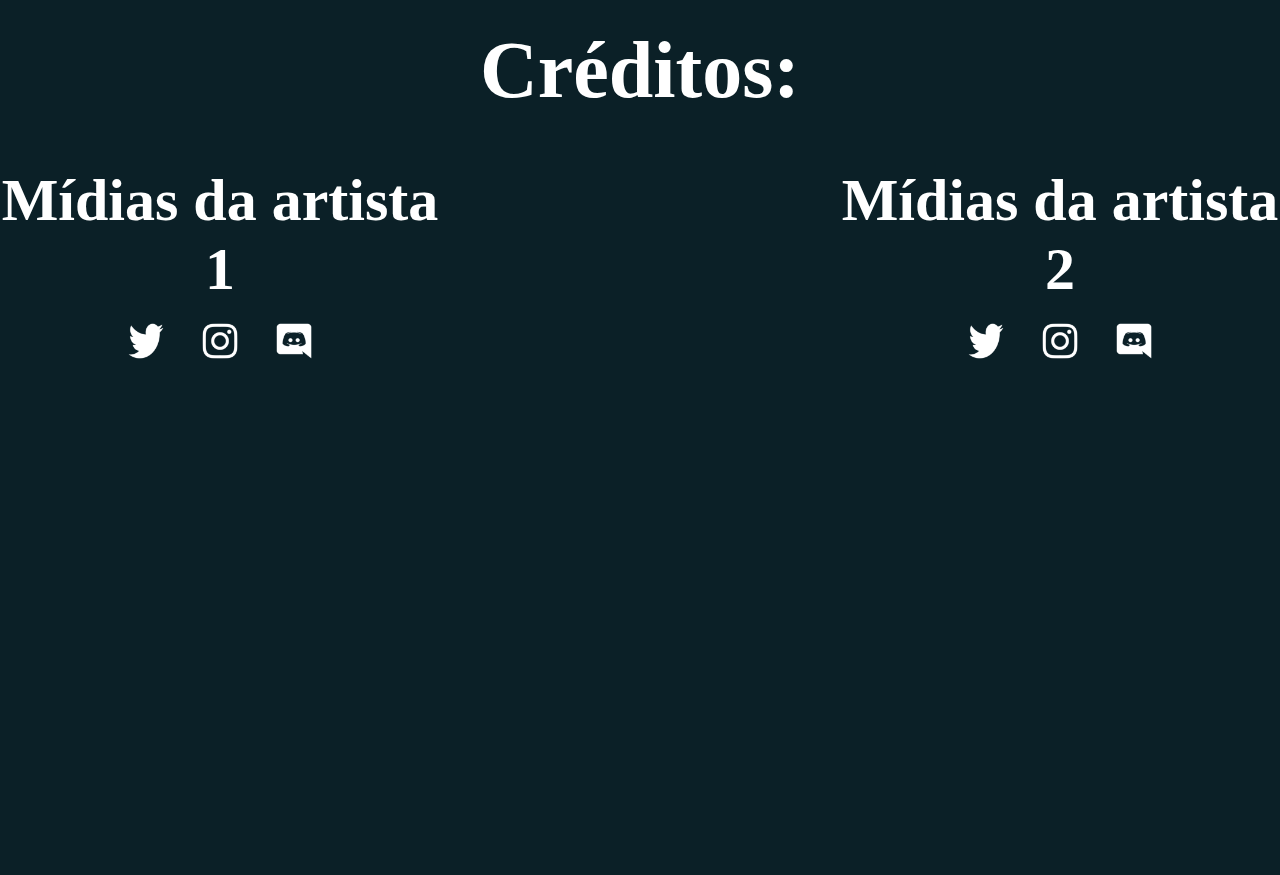
==== commit 0a63743f: "adicionando pagina de curiosidades" ====
--- a/index.html
+++ b/index.html
@@ -155,7 +155,7 @@
           <a href="./quiz/quiz.html"><button>Atividades</button></a>
         </div>
         <div class="botao-curiosidade">
-          <a href=""><button>Curiosidades</button></a>
+          <a href="./curiosidades/index.html"><button>Curiosidades</button></a>
         </div>
       </div>
       <div class="perninha"><img src="./imagens/perninha.png" alt="" /></div>
--- a/style.css
+++ b/style.css
@@ -264,10 +264,13 @@
 }
 
 
-.perninha{
+.perninha img{
     display: flex;
     position: absolute;
-    right: 50px;
+    right: 200px;
+    width: 800px;
+    height: 800px;
+    margin-top: 30px;
 }
 
 .morbus-p6{
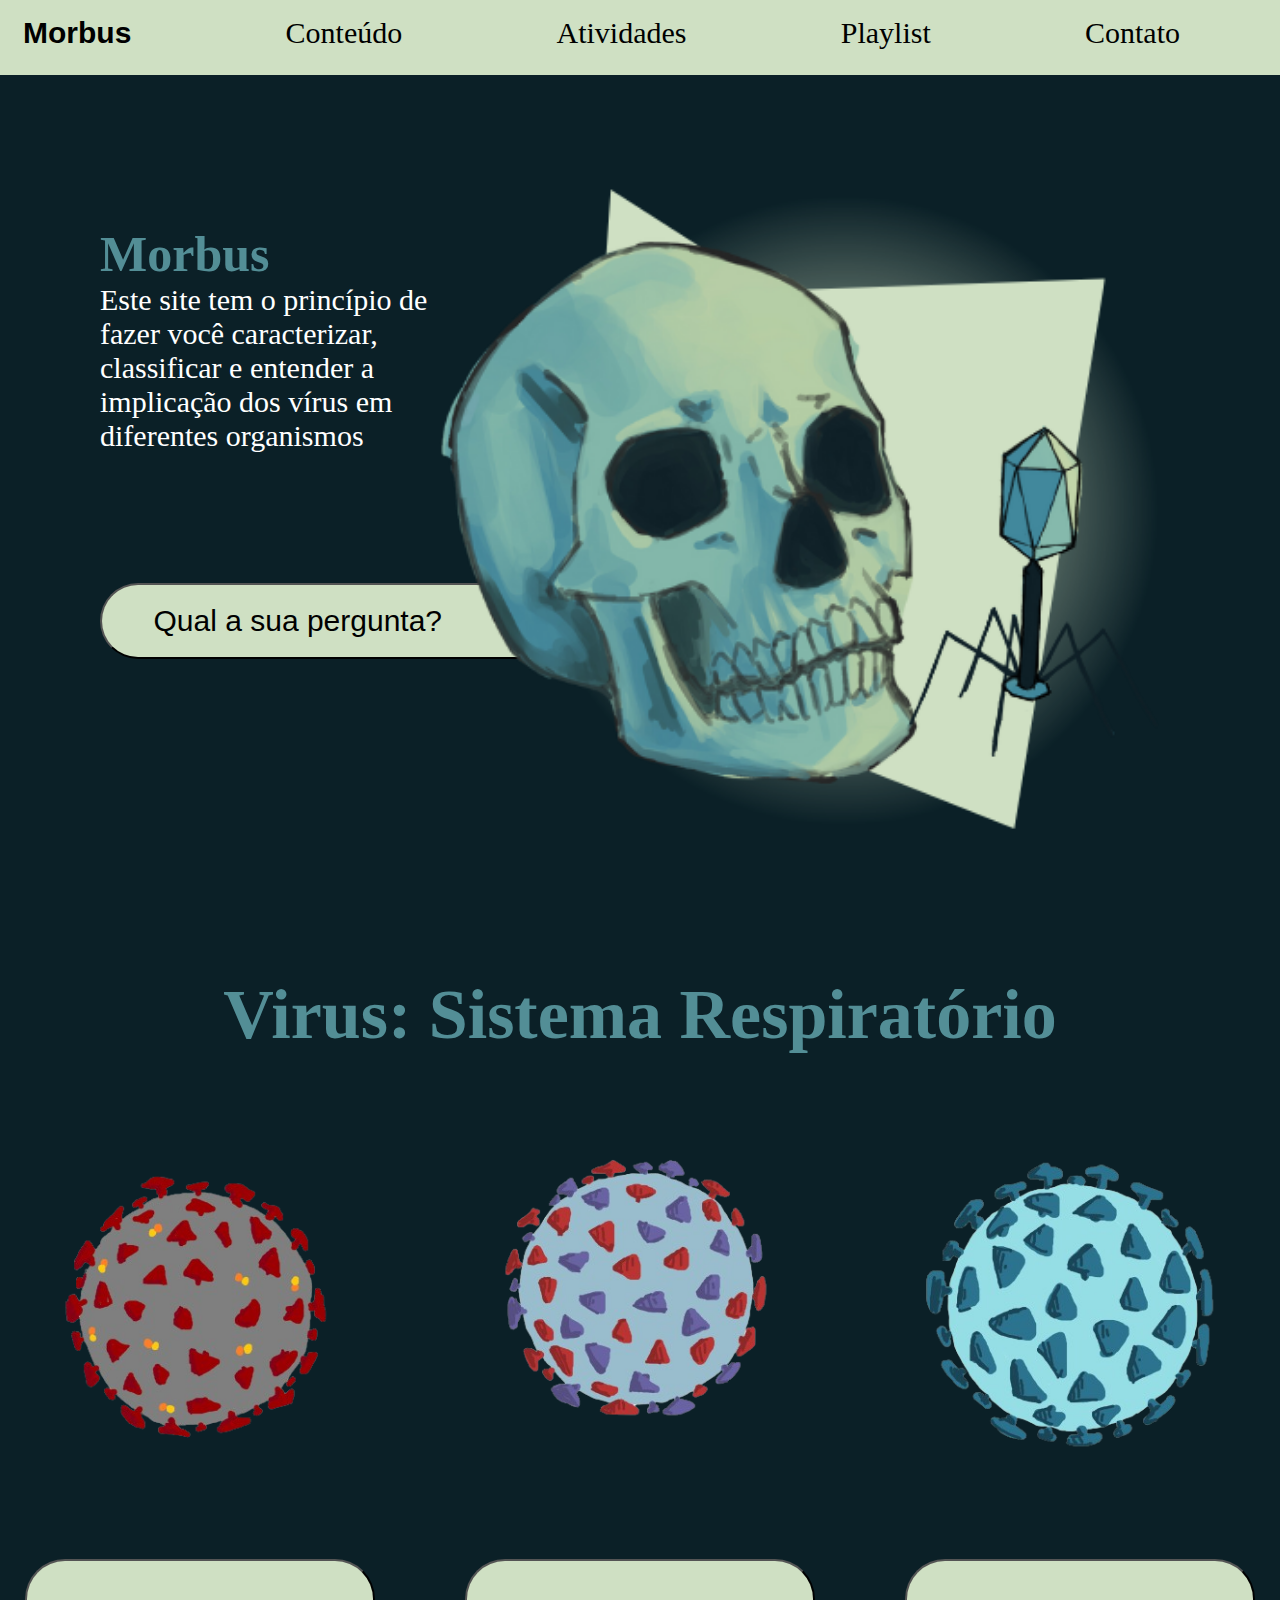
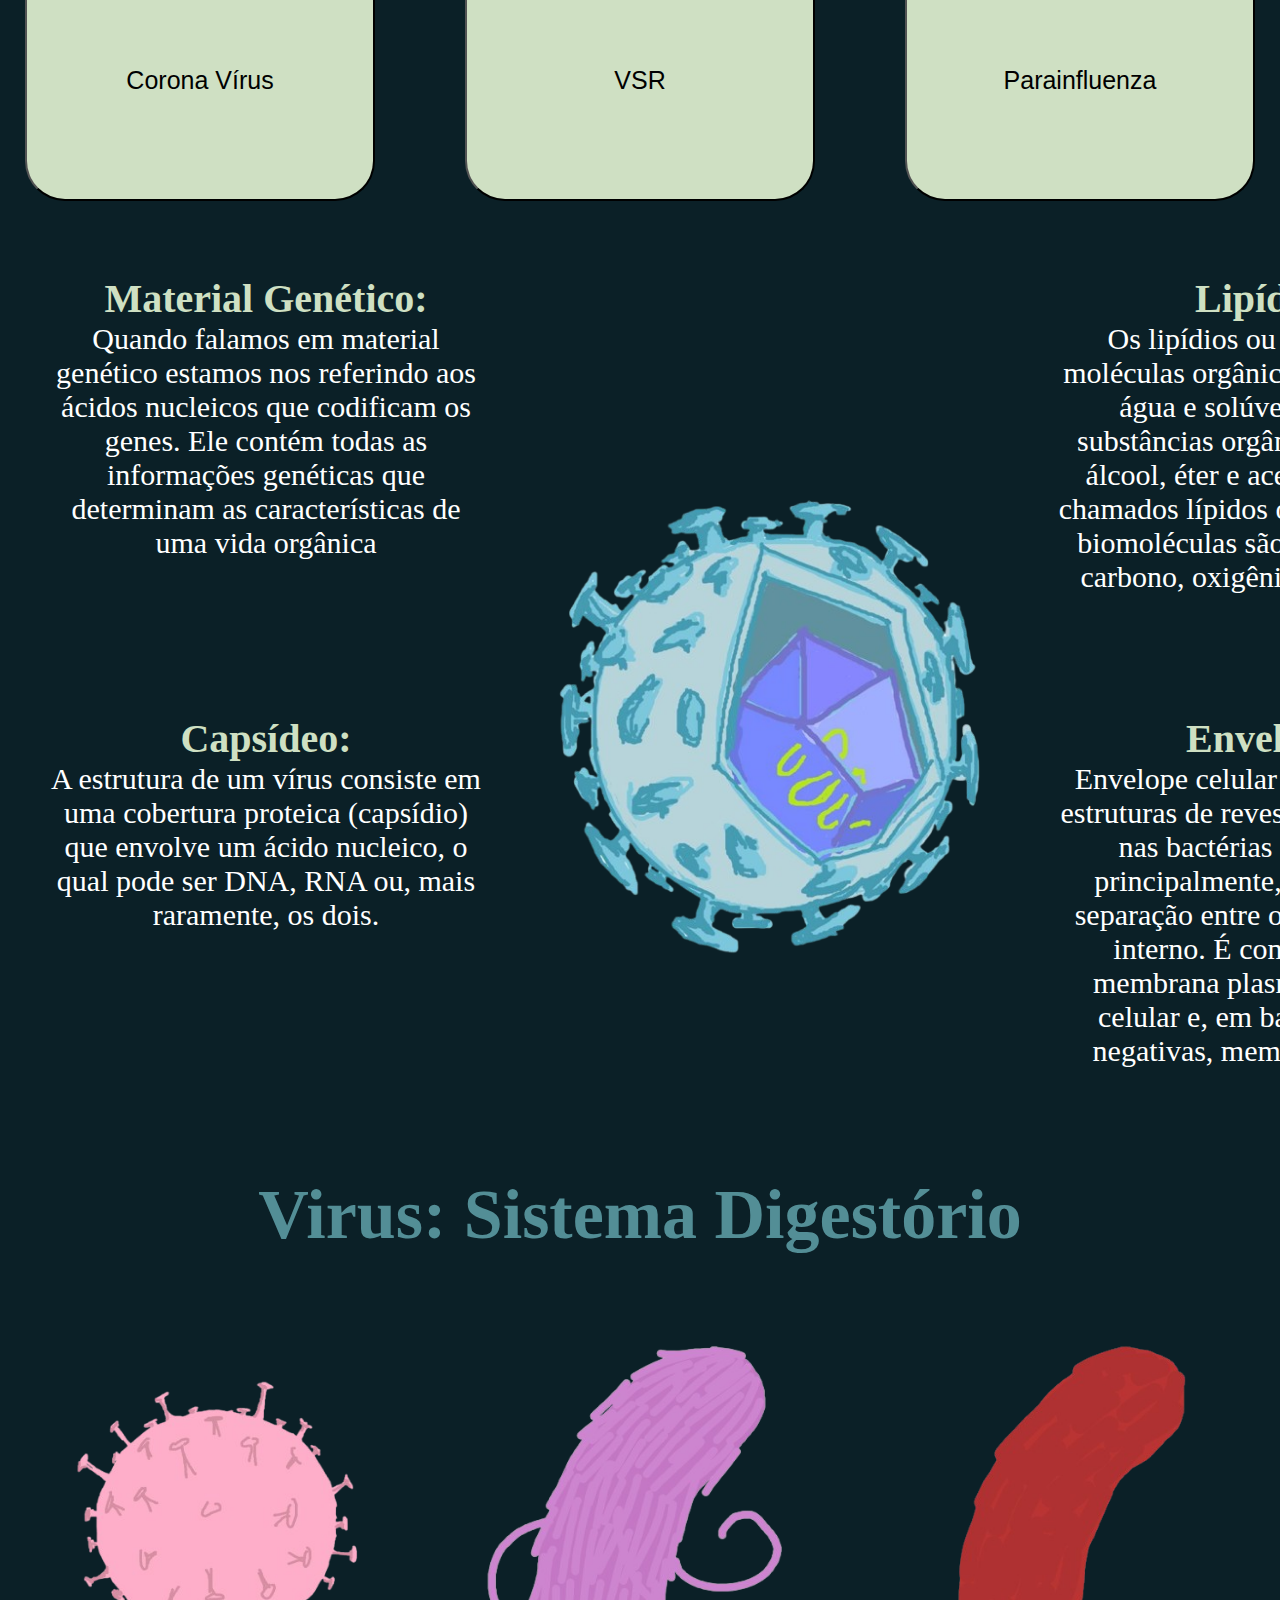
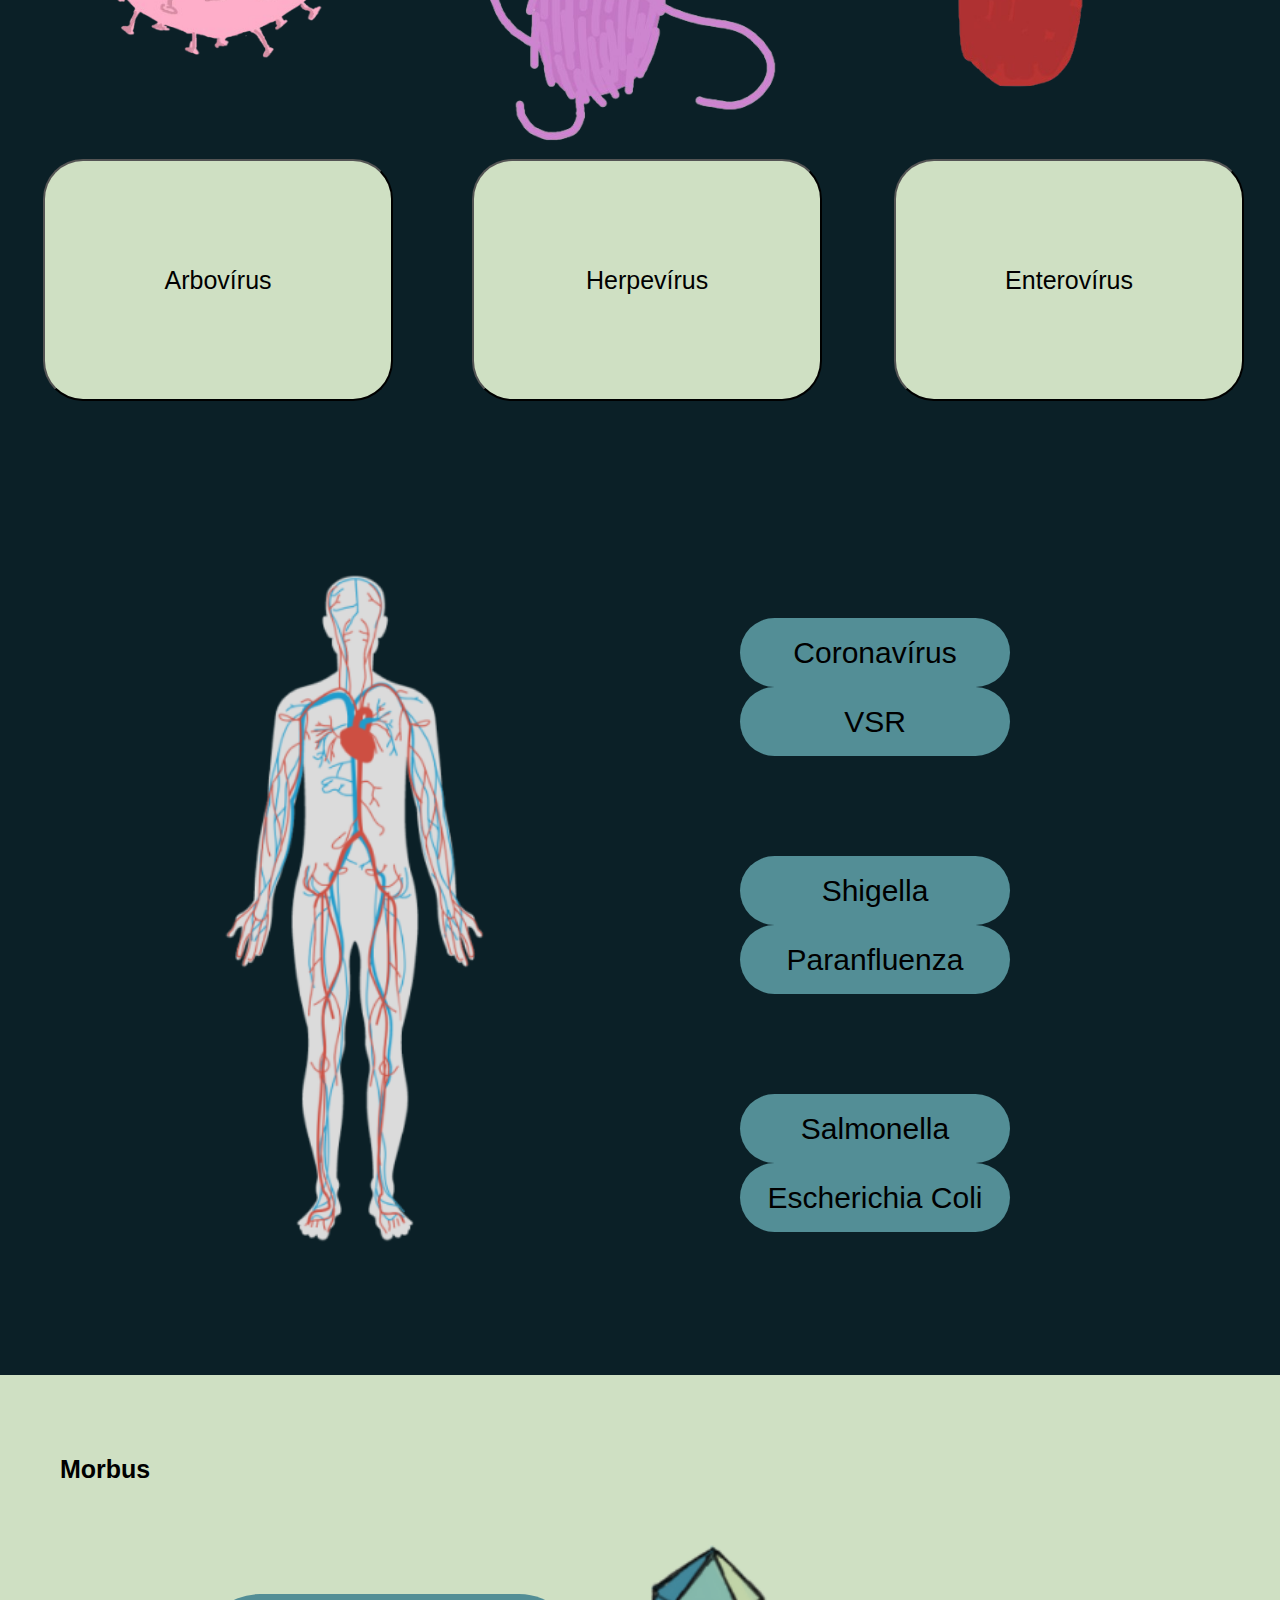
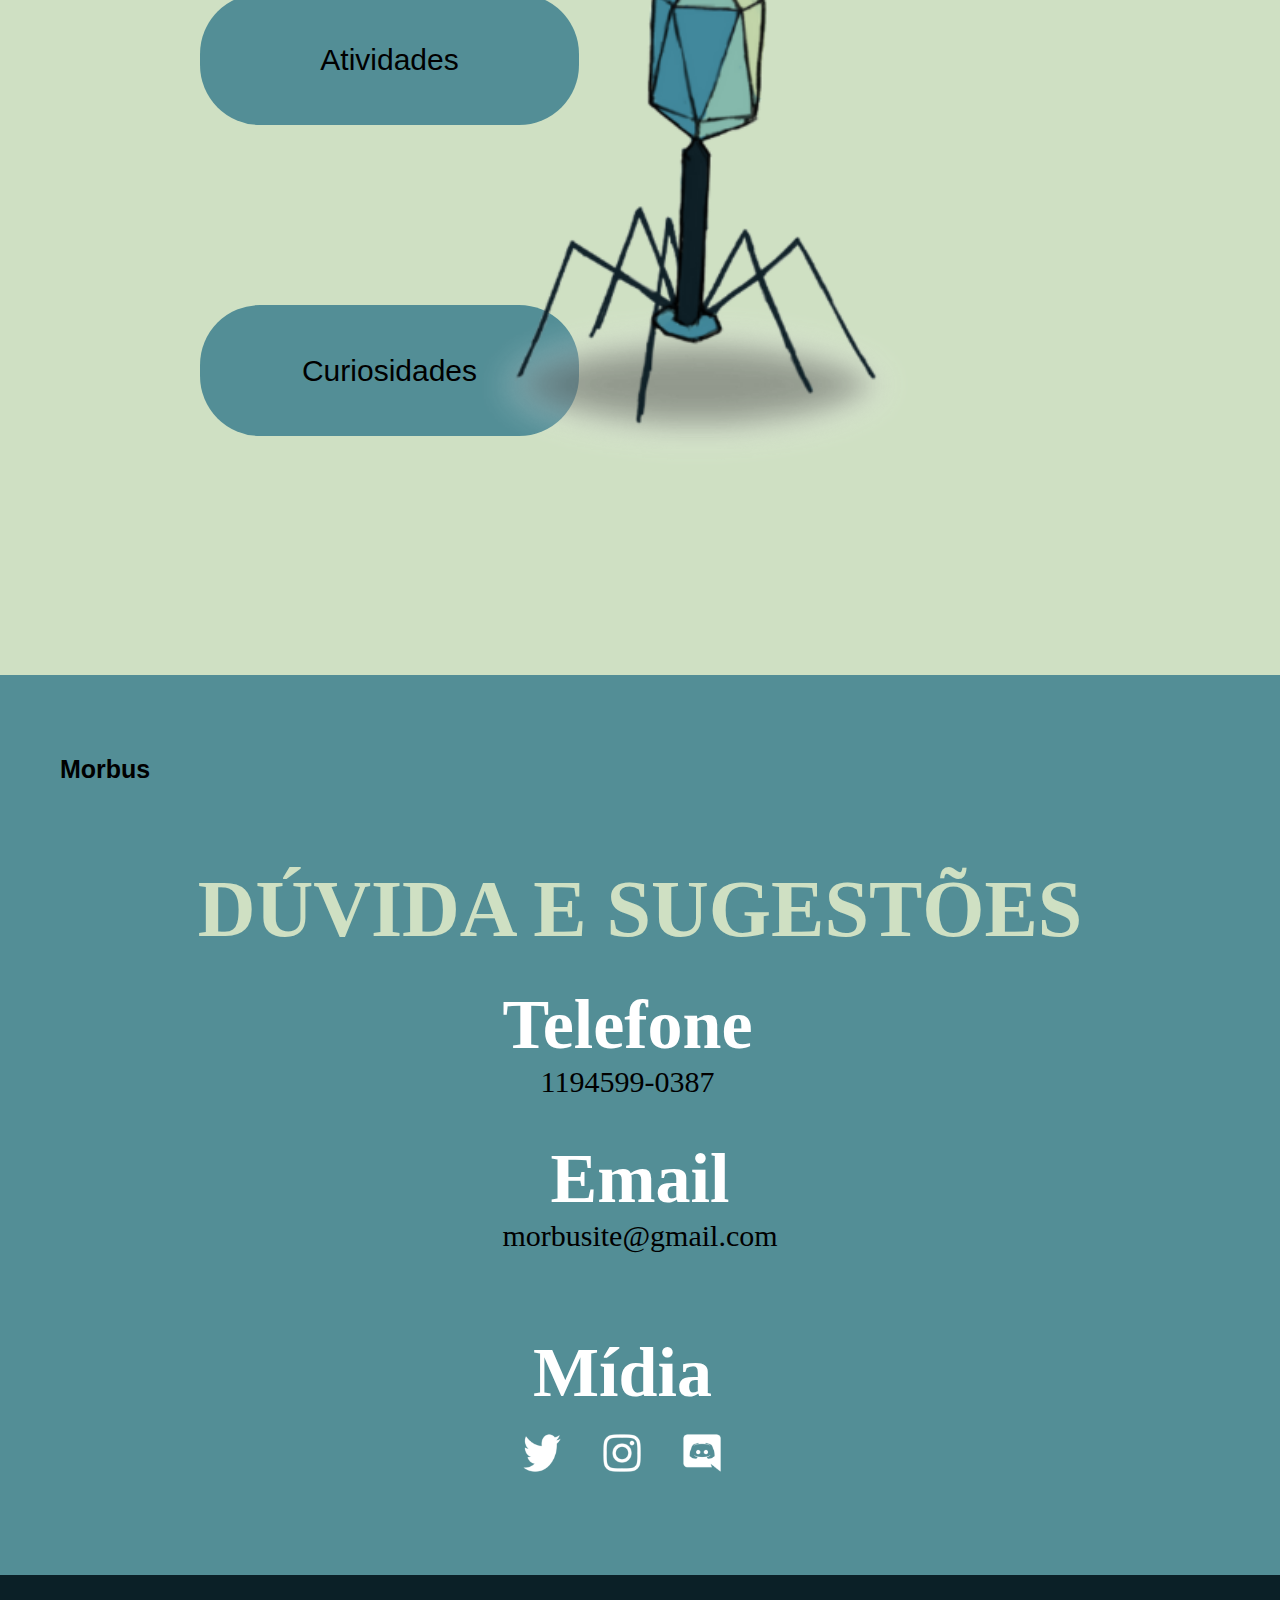
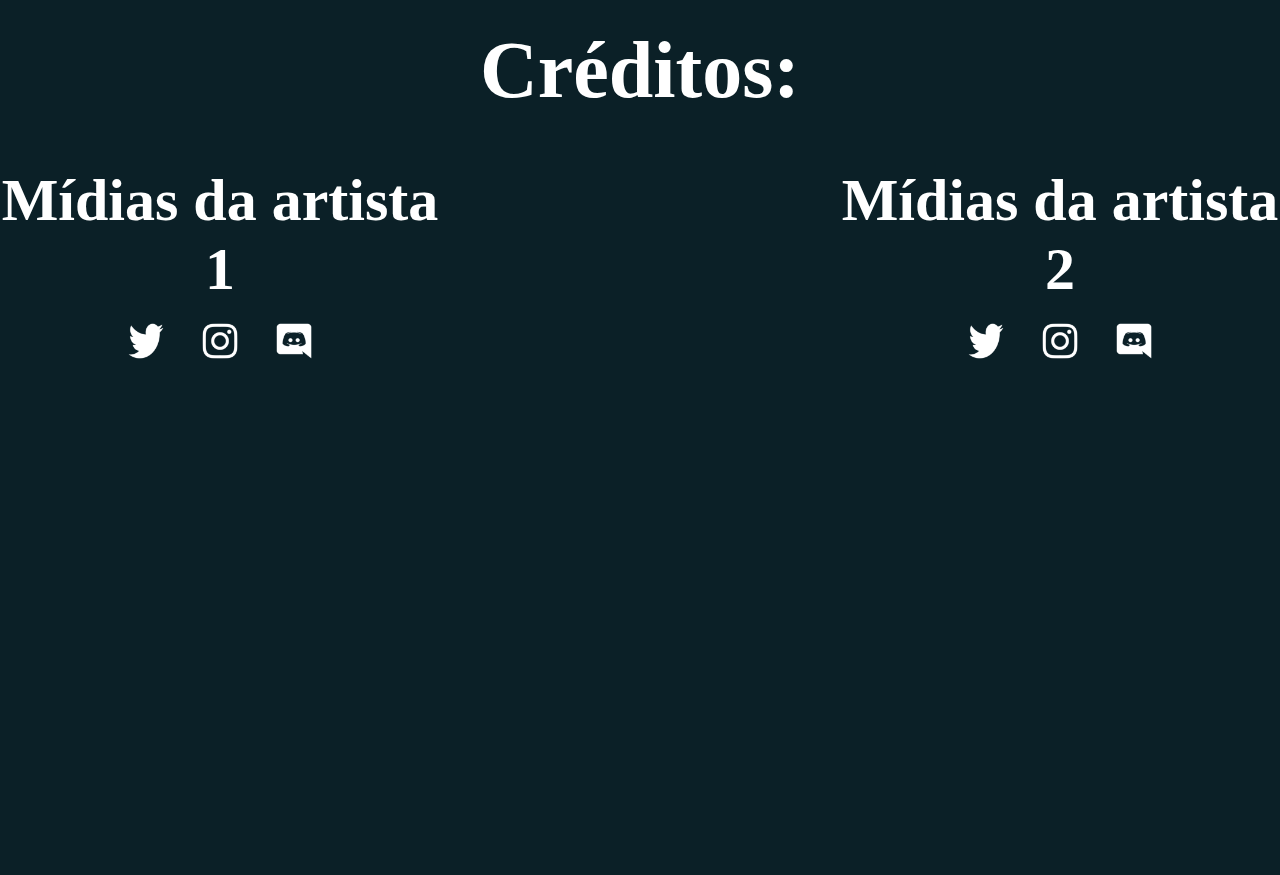
==== commit 8d33ef51: "js" ====
--- a/index.html
+++ b/index.html
@@ -4,8 +4,9 @@
 <head>
   <meta charset="UTF-8" />
   <meta name="viewport" content="width=device-width, initial-scale=1.0" />
-  <link rel="stylesheet" href="style.css"/>
+  <link rel="stylesheet" href="style.css" />
   <title>Morbus</title>
+  <script src="./script.js" defer type="module"></script>
 </head>
 
 <body>
@@ -59,6 +60,68 @@
           </button>
         </div>
       </div>
+      <div style="display: none;" class="aparecerCorona">
+        <div class="cabecalho-textos-virus">
+          <img class="seta-voltar" src="./imagens/cortadinha.png" alt="seta de voltar">
+          <h1 class="respiratorio">Corona Virus</h1>
+        </div>
+        <p class="texto-virus">A COVID-19 é uma doença
+          respiratória causada pelo coronavírus
+          SARS-CoV-2, que pode gerar
+          sintomas como febre, tosse seca e
+          perda de olfato e paladar.
+
+          Transmitido pelo contato de saliva ou
+          secreções respiratórias, ou toque em
+          superfícies contaminadas e levar as
+          mãos ao rosto.
+
+          O tratamento depende da gravidade
+          dos sintomas e pode incluir repouso,
+          medicamentos, e, em casos graves,
+          internação.
+        </p>
+      </div>
+      <div style="display: none;" class="aparecerVSR">
+        <div class="cabecalho-textos-virus">
+          <img class="seta-voltar1" src="./imagens/cortadinha.png" alt="seta de voltar">
+          <h1 class="respiratorio">VSR</h1>
+        </div>
+        <p class="texto-virus">O Vírus Sincicial Respiratório (VSR)
+          é um agente viral amplamente
+          disseminado que provoca infecções
+          respiratórias, afetando
+          predominantemente crianças
+          pequenas, embora adultos também
+          possam ser acometidos. Este vírus é
+          uma das principais causas de
+          doenças respiratórias graves em
+          bebês e crianças, frequentemente
+          resultando em bronquiolite e
+          pneumonia, que podem exigir
+          cuidados médicos intensivos devido
+          à gravidade dos sintomas.
+        </p>
+      </div>
+      <div style="display: none;" class="aparecerPara">
+        <div class="cabecalho-textos-virus">
+          <img class="seta-voltar2" src="./imagens/cortadinha.png" alt="seta de voltar">
+          <h1 class="respiratorio">ParaInfluenza</h1>
+        </div>
+        <p class="texto-virus">Os vírus parainfluenza humana
+          (HPIVs) causam desde resfriados até
+          doenças respiratórias graves como
+          crupe e pneumonia, especialmente em
+          crianças. Eles pertencem à família dos
+          paramixovírus e são divididos em tipos
+          1, 2, 3 e 4, que variam na gravidade. As
+          infecções ocorrem em ambientes como
+          creches e escolas, com surtos sazonais
+          predominando no outono para os tipos
+          1 e 2, e o tipo 3 sendo comum na
+          primavera.
+        </p>
+      </div>
     </section>
     <section class="p3">
       <div class="geral-3">
@@ -115,9 +178,9 @@
             <a href="#">Arbovírus</a>
           </button>
         </div>
-        <div class="herpevirus">
+        <div class="herpesvirus">
           <img src="./imagens/arbo.png" alt="" />
-          <button class="botao-herpevirus">
+          <button class="botao-herpesvirus">
             <a href="#">Herpevírus</a>
           </button>
         </div>
@@ -128,24 +191,126 @@
           </button>
         </div>
       </div>
+      <div style="display: none;" class="aparecerArbo">
+        <div class="cabecalho-textos-virus">
+          <img class="seta-voltar3" src="./imagens/cortadinha.png" alt="seta de voltar">
+          <h1 class="respiratorio">Arbovírus</h1>
+        </div>
+        <p class="texto-virus">Arbovírus, ou vírus transmitidos por
+          artrópodes, representam uma vasta
+          gama de vírus que são transmitidos
+          aos humanos e a outros vertebrados
+          por meio da picada de artrópodes
+          hematófagos, como mosquitos e
+          carrapatos. A sigla "arbovírus" vem
+          de "arthropod-borne viruses", que
+          significa vírus transmitidos por
+          artrópodes. Esses vírus podem
+          causar uma variedade de doenças,
+          desde febres leves até condições
+          graves como encefalites e
+          hemorragias. Além de mosquitos e
+          carrapatos, outros artrópodes, como
+          flebotomíneos e moscas, também
+          podem desempenhar um papel na
+          transmissão desses vírus.
+        </p>
+      </div>
+      <div style="display: none;" class="aparecerHerpes">
+        <div class="cabecalho-textos-virus">
+          <img class="seta-voltar4" src="./imagens/cortadinha.png" alt="seta de voltar">
+          <h1 class="respiratorio">Herpesvírus</h1>
+        </div>
+        <p class="texto-virus">
+          Os herpesvírus, da família
+          Herpesviridae, são vírus de DNA
+          conhecidos por causar infecções
+          latentes, permanecendo no corpo ao
+          longo da vida após a infecção inicial.
+          Incluem HSV-1, HSV-2, varicela-zóster,
+          Epstein-Barr e citomegalovírus. Esses
+          vírus podem reativar-se devido a
+          fatores biológicos ou ambientais.
+          Pessoas imunodeprimidas, como
+          aquelas com HIV, são mais suscetíveis.
+          A transmissão ocorre por contato
+          direto ou indireto, através de secreções
+          orais e fluidos corporais.
+        </p>
+      </div>
+      <div style="display: none;" class="aparecerEntero">
+        <div class="cabecalho-textos-virus">
+          <img class="seta-voltar5" src="./imagens/cortadinha.png" alt="seta de voltar">
+          <h1 class="respiratorio">Enterovírus</h1>
+        </div>
+        <p class="texto-virus">Os enterovírus pertencem à família
+          Picornaviridae e são uma das
+          principais causas de doenças
+          infecciosas em humanos, especialmente
+          em crianças. Eles são altamente
+          contagiosos e podem provocar uma
+          variedade de doenças, desde infecções
+          leves como resfriados e gastroenterites
+          até condições graves, como meningite
+          viral e paralisia flácida aguda. A
+          transmissão ocorre principalmente por
+          ingestão de contaminados e por
+          secreções respiratórias. Os enterovírus
+          são notórios por causar surtos sazonais
+          e epidemias, e podem ser
+          particularmente perigosos para
+          pessoas com sistemas imunológicos
+          comprometidos.
+        </p>
+      </div>
     </section>
     <section class="p5">
-      <img src="./imagens/corpinho.png" alt="" />
+      <img class="corpo-original" src="./imagens/corpinho.png" alt="" />
+      <h2 class="paravermais">Passe o mouse em cima para ver mais</h2>
+      <div class="popup">
+        
+        <h3>Coronavírus</h3>
+        <p>Lorem ipsum dolor, sit amet codfasdasghj saodh saojhdaojsnd oasnda</p>
+      </div>
+      <div class="popup1">
+        <h3>VSR</h3>
+        <p>Lorem ipsum dolor, sit amet codfasdasghj saodh saojhdaojsnd oasnda</p>
+      </div>
+      <div class="popup2">
+        <h3>Shigella</h3>
+        <p>Lorem ipsum dolor, sit amet codfasdasghj saodh saojhdaojsnd oasnda</p>
+      </div>
+      <div class="popup3">
+        <h3>Parainfluenza</h3>
+        <p>Lorem ipsum dolor, sit amet codfasdasghj saodh saojhdaojsnd oasnda</p>
+      </div>
+      <div class="popup4">
+        <h3>Salmonella</h3>
+        <p>Lorem ipsum dolor, sit amet codfasdasghj saodh saojhdaojsnd oasnda</p>
+      </div>
+      <div class="popup5">
+        <h3>Escherichia Coli</h3>
+        <p>Lorem ipsum dolor, sit amet codfasdasghj saodh saojhdaojsnd oasnda</p>
+      </div>
+      <img class="corpo-coronaImg"  style="display: none;" src="./imagens-corpo/corpo1.png" alt="">
+      <img class="corpo-vsrImg"  style="display: none;" src="./imagens-corpo/corpo2.png" alt="">
+      <img class="corpo-shigellaImg" style="display: none;" src="./imagens-corpo/corpo3.png" alt="">
+      <img class="corpo-paraImg" style="display: none;" src="./imagens-corpo/corpo4.png" alt="">
+      <img class="corpo-salmonellaImg"  style="display: none;" src="./imagens-corpo/corpo5.png" alt="">
+      <img class="corpo-coliImg" style="display: none;" src="./imagens-corpo/corpo6.png" alt="">
       <div class="geral-5">
-        
         <div class="cv">
-          <button>Coronavírus</button>
-          <button>VSR</button>
+          <button class="corpo-corona">Coronavírus</button>
+          <button class="corpo-vsr">VSR</button>
         </div>
         <div class="sp">
-          <button>Shigella</button>
-          <button>Paranfluenza</button>
+          <button class="corpo-shigella">Shigella</buttonc>
+          <button class="corpo-para">Paranfluenza</button>
         </div>
         <div class="se">
-          <button>Salmonella</button>
-          <button>Escherichia Coli</button>
-        </div>
-
+          <button class="corpo-salmonella">Salmonella</button>
+          <button class="corpo-coli">Escherichia Coli</button>
+        </div>
       </div>
     </section>
     <section class="p6">
@@ -171,7 +336,8 @@
           </div>
           <div>
             <h3 class="email"> Email</h3>
-            <a href="https://mail.google.com/mail/u/0/?ogbl" target="_blank"><p>morbusite@gmail.com</p>
+            <a href="https://mail.google.com/mail/u/0/?ogbl" target="_blank">
+              <p>morbusite@gmail.com</p>
           </div>
           <div class="midias">
             <h3 class="">
--- a/style.css
+++ b/style.css
@@ -4,6 +4,11 @@
     box-sizing: border-box;
 }
 
+@font-face {
+    font-family: titulo;
+    src: url(Ahsing-Regular.otf);
+}
+
 header{
     background-color:#CFE0C3;    
     height: 75px;
@@ -19,6 +24,11 @@
     font-size: 25px;
 }
 
+a:hover {
+    transition: transform 0.3s ease-in-out;
+    transform: scale(1.05);
+}
+
 .nav-cabecalho{
     display: flex;
     justify-content: space-between;
@@ -31,11 +41,19 @@
     font-size: 30px;
 }
 
+
+
 .morbus{
     font-family: 'Gill Sans', 'Gill Sans MT', Calibri, 'Trebuchet MS', sans-serif;
     font-weight: 800;
 }
 
+.morbus:hover,
+.nav-cabecalho div:hover {
+    transition: transform 0.1s ease-in-out;
+    transform: scale(1.03);
+}
+
 .titulo-texto{
     padding: 150px 0px 40px 100px;
 }
@@ -49,8 +67,8 @@
 
 .geral img{
     display: flex;
-    width: 700px;
-    height: 700px;
+    width: 900px;
+    height: 900px;
     position: absolute;
     right: 90px;
     top: 150px;
@@ -195,18 +213,21 @@
 }
 
 
-.p5 {
+.p5{
     display: flex;
     justify-content: space-around;
     align-items: center;
     height: 100svh;
 }
+
+
 
 .p5 img{
     display: flex;
     justify-content: flex-start;
     height: 700px;
 }
+
 
 .p5 .geral-5 {
     display: flex;
@@ -255,6 +276,11 @@
     font-size: 30px;  
 }
 
+.p6 button:hover {
+    transition: transform 0.3s ease-in-out;
+    transform: scale(1.06);
+}
+
 .botao-atividade,
 .botao-curiosidade{
     flex-direction: column;
@@ -399,3 +425,91 @@
     width: fit-content;
     margin-inline: auto;
 }
+
+.p2 .texto-virus  {
+    color: white;
+    display: flex;
+    justify-content: center;
+    align-items: center;
+    padding-inline: 300px;
+    font-size: 50px;
+    margin-top: 120px;
+    text-align: center;
+}
+
+.p4 .texto-virus  {
+    color: white;
+    display: flex;
+    justify-content: center;
+    align-items: center;
+    padding-inline: 300px;
+    font-size: 50px;
+    margin-top: 120px;
+    text-align: center;
+
+}
+
+.cabecalho-textos-virus {
+    display: flex;
+    justify-content: center;
+}
+
+
+.cabecalho-textos-virus img {
+    width: 120px;
+    height: 120px;
+    position: absolute;
+    left: 40px;
+}
+
+.cabecalho-textos-virus img:hover {
+    transition: transform 0.3s ease-in-out;
+    transform: scale(1.08);
+}
+
+.geral-2 button:hover {
+    transition: transform 0.3s ease-in-out;
+    transform: scale(1.08);
+}
+
+.geral-4 button:hover {
+    transition: transform 0.3s ease-in-out;
+    transform: scale(1.08);
+}
+
+.geral-5 button:hover {
+    transition: transform 0.3s ease-in-out;
+    transform: scale(1.05);
+}
+
+.popup,
+.popup1, .popup2, .popup3, .popup4, .popup5  {
+    display: none;
+    position: absolute;
+    width: 200px;
+    color: black;
+    left: 500px;
+    margin-bottom: 600px;
+    z-index: 999;
+    border: 1px solid black;
+    padding: 20px;
+    background-color: white;
+    border-radius: 16px;
+}
+
+.popup h3,.popup1 h3, .popup2 h3, .popup3 h3, .popup4 h3, .popup5 h3 {
+    display: flex;
+    justify-content: center;
+}
+
+.popup p, .popup1 p, .popup2 p , .popup3 p, .popup4 p, .popup5 p{
+    text-align: center;
+}
+
+.paravermais {
+    display: none;
+    color: white;
+    position: absolute;
+    left: 250px;
+    margin-bottom: 800px;
+}